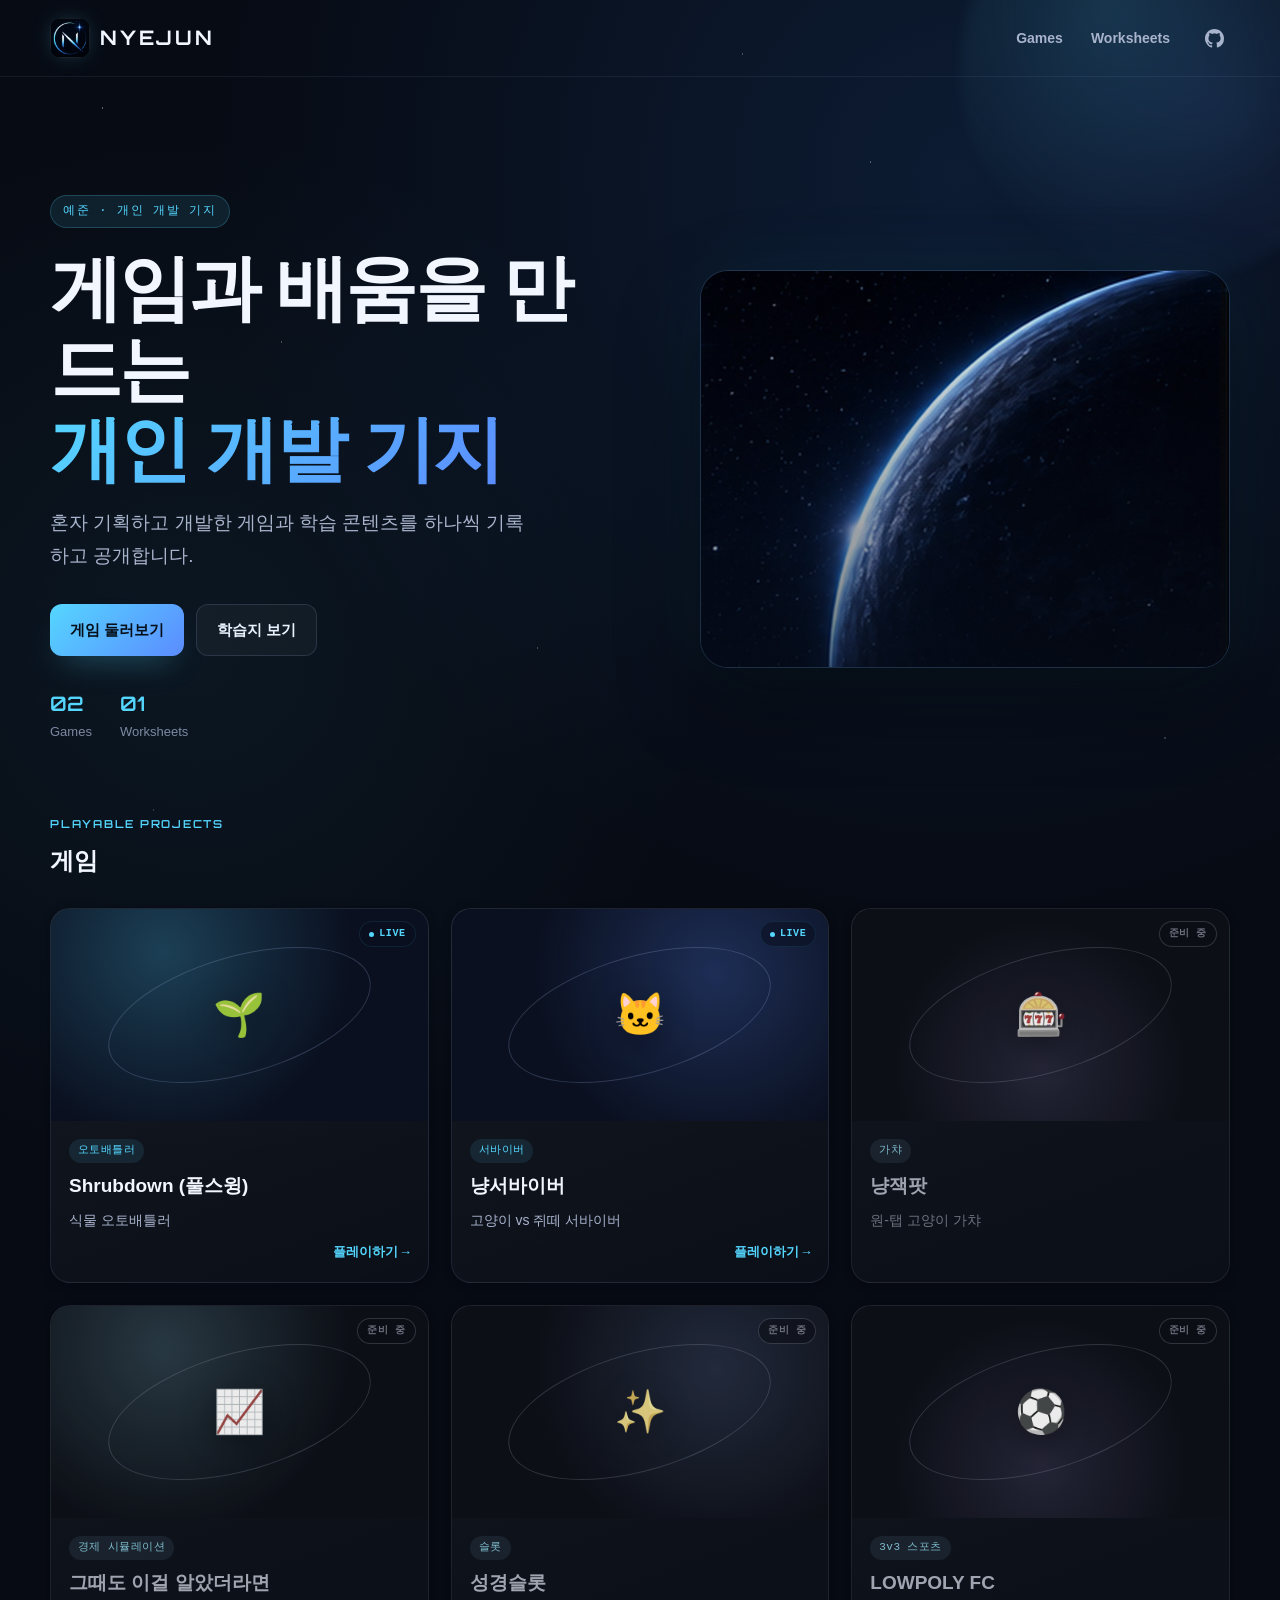
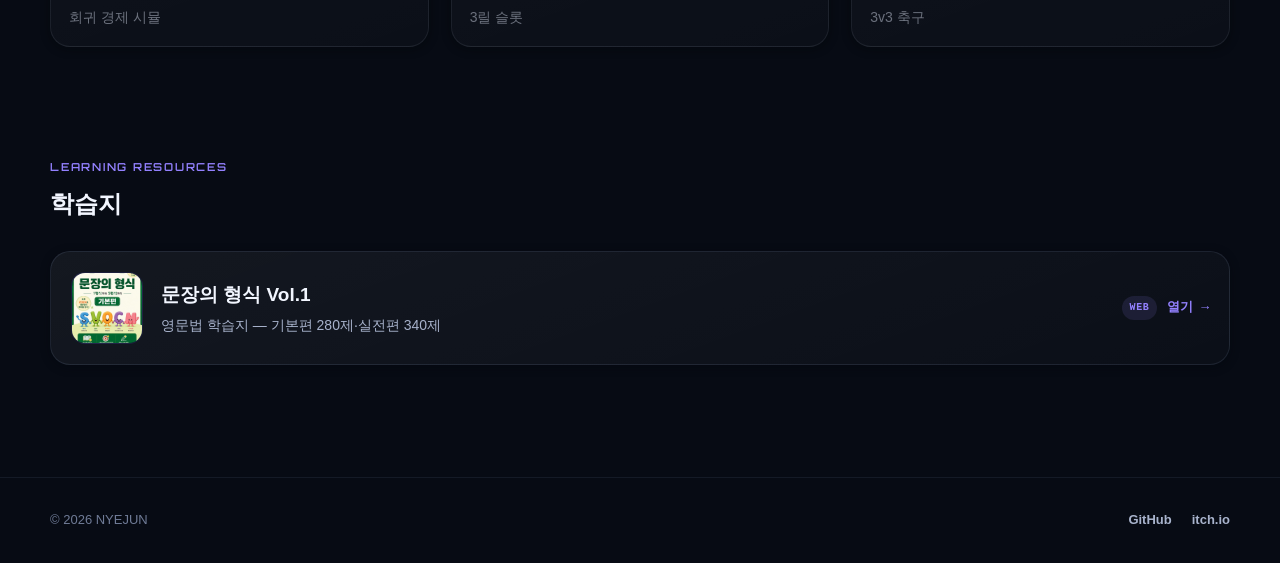
==== index.html @ 23454a98 "지상무 디자인 지시서 반영: 2열 히어로+우주 비주얼, 16:9 썸네일 카드, 가로형 학습지 카드, 헤더 내비, 절제된 모션 Co-Authored-By: Claude Opus 5 " ====
<!DOCTYPE html>
<html lang="ko" data-theme="space">
<head>
<meta charset="UTF-8">
<meta name="viewport" content="width=device-width, initial-scale=1">
<title>NYEJUN — 게임과 배움을 만드는 개인 개발 기지</title>
<meta name="description" content="혼자 기획하고 개발한 게임과 학습 콘텐츠를 하나씩 기록하고 공개하는 개인 개발 기지입니다.">
<meta property="og:title" content="NYEJUN — 게임과 배움을 만드는 개인 개발 기지">
<meta property="og:description" content="혼자 기획하고 개발한 게임과 학습 콘텐츠를 하나씩 기록하고 공개하는 개인 개발 기지입니다.">
<meta property="og:type" content="website">
<meta property="og:url" content="https://nyejun.com/">
<meta property="og:site_name" content="NYEJUN">
<meta property="og:image" content="https://nyejun.com/assets/og.png">
<meta property="og:image:width" content="1200">
<meta property="og:image:height" content="630">
<meta name="twitter:card" content="summary_large_image">
<meta name="twitter:title" content="NYEJUN">
<meta name="twitter:description" content="게임과 학습 콘텐츠를 만드는 개인 개발 기지">
<link rel="icon" type="image/png" href="./assets/logo.png">
<link rel="apple-touch-icon" href="./assets/logo.png">
<link rel="stylesheet" href="./css/site.css">
</head>
<body>

<div class="nebula" aria-hidden="true"></div>

<noscript>
  <div class="noscript-banner">
    이 페이지는 자바스크립트가 있어야 카드 목록이 표시돼요. 브라우저에서 자바스크립트를 켜주세요.
    그동안은 여기서 바로 플레이할 수 있어요 →
    <a href="https://nye-jun.itch.io/shrubdown" target="_blank" rel="noopener">Shrubdown 플레이하기</a>
  </div>
</noscript>

<header class="site-header">
  <div class="wrapper site-header__inner">
    <a class="brand" href="./index.html" aria-label="NYEJUN 홈으로">
      <span class="brand__mark"><img src="./assets/logo.png" alt="" class="brand__mark-img"></span>
      <span class="brand__name">NYEJUN</span>
    </a>
    <nav class="site-nav" aria-label="주요 메뉴">
      <a class="site-nav__link" href="#game-heading">Games</a>
      <a class="site-nav__link" href="#worksheet-heading">Worksheets</a>
      <a class="site-nav__icon" href="https://github.com/sayingfuture-collab" target="_blank" rel="noopener" aria-label="GitHub">
        <svg viewBox="0 0 16 16" aria-hidden="true"><path d="M8 0C3.58 0 0 3.58 0 8c0 3.54 2.29 6.53 5.47 7.59.4.07.55-.17.55-.38 0-.19-.01-.82-.01-1.49-2.01.37-2.53-.49-2.69-.94-.09-.23-.48-.94-.82-1.13-.28-.15-.68-.52-.01-.53.63-.01 1.08.58 1.23.82.72 1.21 1.87.87 2.33.66.07-.52.28-.87.51-1.07-1.78-.2-3.64-.89-3.64-3.95 0-.87.31-1.59.82-2.15-.08-.2-.36-1.02.08-2.12 0 0 .67-.21 2.2.82.64-.18 1.32-.27 2-.27.68 0 1.36.09 2 .27 1.53-1.04 2.2-.82 2.2-.82.44 1.1.16 1.92.08 2.12.51.56.82 1.27.82 2.15 0 3.07-1.87 3.75-3.65 3.95.29.25.54.73.54 1.48 0 1.07-.01 1.93-.01 2.2 0 .21.15.46.55.38A8.01 8.01 0 0016 8c0-4.42-3.58-8-8-8z"/></svg>
      </a>
    </nav>
  </div>
</header>

<main>

  <section class="hero-section">
    <div class="wrapper">
      <div class="hero">
        <div class="hero__content">
          <span class="hero__eyebrow">예준 · 개인 개발 기지</span>
          <h1 class="hero-title">게임과 배움을 만드는<br><em>개인 개발 기지</em></h1>
          <p class="hero-description">혼자 기획하고 개발한 게임과 학습 콘텐츠를 하나씩 기록하고 공개합니다.</p>
          <div class="hero__cta">
            <a class="button-primary" href="#game-heading">게임 둘러보기</a>
            <a class="button-secondary" href="#worksheet-heading">학습지 보기</a>
          </div>
          <div class="hero-stats">
            <div class="hero-stat"><span class="stat-number" id="stat-games">—</span><span class="stat-label">Games</span></div>
            <div class="hero-stat"><span class="stat-number" id="stat-worksheets">—</span><span class="stat-label">Worksheets</span></div>
          </div>
        </div>
        <div class="hero-visual">
          <img src="./assets/hero-space.jpg" alt="" class="hero-visual__img">
          <div class="hero-visual__overlay" aria-hidden="true"></div>
        </div>
      </div>
    </div>
  </section>

  <section class="section section--game" aria-labelledby="game-heading">
    <div class="wrapper">
      <div class="section__head">
        <span class="section-eyebrow">PLAYABLE PROJECTS</span>
        <h2 class="section-title" id="game-heading">게임</h2>
      </div>
      <ul class="project-grid" id="game-grid" role="list"></ul>
    </div>
  </section>

  <section class="section section--worksheet" aria-labelledby="worksheet-heading">
    <div class="wrapper">
      <div class="section__head">
        <span class="section-eyebrow section-eyebrow--worksheet">LEARNING RESOURCES</span>
        <h2 class="section-title" id="worksheet-heading">학습지</h2>
      </div>
      <ul class="worksheet-list" id="worksheet-grid" role="list"></ul>
    </div>
  </section>

</main>

<footer class="site-footer">
  <div class="wrapper site-footer__inner">
    <p class="site-footer__copy">© 2026 NYEJUN</p>
    <div class="site-footer__links">
      <a href="https://github.com/sayingfuture-collab" target="_blank" rel="noopener">GitHub</a>
      <a href="https://nye-jun.itch.io" target="_blank" rel="noopener">itch.io</a>
    </div>
  </div>
</footer>

<script src="./data/services.js"></script>
<script src="./js/site.js"></script>
</body>
</html>
---- css/site.css ----
/* =========================================================================
   NYEJUN 게임 허브 — 공통 스타일시트
   테마: "딥 스페이스" 단일 테마 (data-theme="space")
   나중에 새 테마를 추가하려면 :root, html[data-theme="space"] 블록과
   같은 형태로 html[data-theme="새이름"] 블록을 하나 더 추가하면 됩니다.

   디자인 키워드: Calm / Deep Space / Personal Archive / Experimental Lab /
                 Premium / Minimal SF — 네온 남용, 과도한 글래스모피즘 지양.
   ========================================================================= */

*, *::before, *::after { box-sizing: border-box; }
html, body { margin: 0; padding: 0; }

html {
  -webkit-text-size-adjust: 100%;
  text-size-adjust: 100%;
  scroll-behavior: smooth;
}

/* -------------------------------------------------------------------------
   딥 스페이스 테마 — 컬러/타이포/레이아웃 토큰
   ------------------------------------------------------------------------- */
:root,
html[data-theme="space"] {
  color-scheme: dark;

  /* 배경 */
  --bg-primary: #070b14;
  --bg-secondary: #0a1020;
  --surface-primary: #10192b;
  --surface-secondary: #131f35;

  /* 텍스트 */
  --text-primary: #f2f6ff;
  --text-secondary: #a8b3cc;
  --text-tertiary: #6f7b96;

  /* 포인트 컬러 — 시안은 CTA/게임, 보라는 학습지/보조 상태 전용 */
  --accent-cyan: #55d6ff;
  --accent-blue: #5b8cff;
  --accent-violet: #9381ff;
  --accent-soft: rgba(85, 214, 255, 0.1);
  --accent-glow: rgba(85, 214, 255, 0.35);
  --worksheet-soft: rgba(147, 129, 255, 0.12);

  /* 테두리 — 흰색이 아닌 푸른 기가 도는 톤 */
  --border-default: rgba(180, 205, 255, 0.1);
  --border-hover: rgba(85, 214, 255, 0.45);

  /* 게임/학습지 섹션 액센트 매핑 */
  --game-accent: var(--accent-cyan);
  --worksheet-accent: var(--accent-violet);

  /* 레거시 별칭 — worksheets/sentence-forms/index.html 등 하위 페이지가
     참조하는 변수명. 이름은 유지하고 값만 새 토큰에 맞춰 갱신한다. */
  --text: var(--text-primary);
  --text-muted: var(--text-secondary);
  --text-faint: var(--text-tertiary);
  --surface: var(--surface-primary);
  --surface-hover: var(--surface-secondary);
  --border: var(--border-default);
  --border-strong: rgba(180, 205, 255, 0.22);
  --accent: var(--accent-cyan);
  --accent-2: var(--accent-blue);
  --accent-contrast: #06101b;
  --bg: var(--bg-primary);
  --bg-alt: var(--bg-secondary);

  --shadow-color: 3, 6, 14;
  --shadow-sm: 0 2px 10px rgba(var(--shadow-color), 0.45);
  --shadow-md: 0 18px 36px -16px rgba(var(--shadow-color), 0.6);
  --shadow-lg: 0 30px 60px -20px rgba(var(--shadow-color), 0.7);

  --glass-bg: linear-gradient(160deg, rgba(255, 255, 255, 0.055), rgba(255, 255, 255, 0.018));

  --radius-card: 20px;
  --radius-visual: 28px;
  --radius-button: 12px;
  --radius-pill: 999px;
  --radius-sm: 10px;

  /* 서체 — Pretendard(한글/본문), Orbitron(로고·숫자·짧은 영문 라벨 전용) */
  --font-sans: "Pretendard Variable", "Pretendard", -apple-system, BlinkMacSystemFont,
    "Apple SD Gothic Neo", "Malgun Gothic", "Segoe UI", "Noto Sans KR", sans-serif;
  --font-mono: ui-monospace, SFMono-Regular, "SF Mono", Consolas,
    "Liberation Mono", Menlo, monospace;
  --font-display: "Orbitron", "Pretendard Variable", sans-serif;

  /* 레이아웃 리듬 */
  --section-gap-desktop: 112px;
  --section-gap-mobile: 72px;

  /* 모션 — 세 종류로 제한: 진입 / 카드 hover / 성운 드리프트 */
  --motion-fast: 180ms;
  --motion-default: 260ms;
  --motion-slow: 900ms;

  --deco-opacity: 0.7;
}

/* -------------------------------------------------------------------------
   웹폰트 (저장소에 동봉 — 외부 요청 없음, file:// 지원)
   Pretendard: 본문·긴 제목용 한글/라틴 (SIL OFL)
   Orbitron: 로고·작품 개수·짧은 영문 라벨·상태 코드 전용 (SIL OFL)
   ------------------------------------------------------------------------- */
@font-face {
  font-family: "Pretendard Variable";
  src: url("../assets/fonts/PretendardVariable.woff2") format("woff2-variations");
  font-weight: 45 920;
  font-style: normal;
  font-display: swap;
}
@font-face {
  font-family: "Orbitron";
  src: url("../assets/fonts/Orbitron.ttf") format("truetype-variations");
  font-weight: 400 900;
  font-style: normal;
  font-display: swap;
}

/* -------------------------------------------------------------------------
   기본 레이아웃 & 배경
   ------------------------------------------------------------------------- */
body {
  color: var(--text-primary);
  font-family: var(--font-sans);
  line-height: 1.6;
  min-height: 100vh;
  position: relative;
  overflow-x: hidden;

  /* 페이지 전체 배경: 은은한 이중 글로우 그라디언트 + 딥 네이비 베이스 */
  background:
    radial-gradient(circle at 75% 8%, rgba(47, 128, 237, 0.14), transparent 34%),
    radial-gradient(circle at 15% 30%, rgba(79, 209, 255, 0.06), transparent 28%),
    var(--bg-primary);
}

/* 은은한 별밭 (정적 — 별이 빠르게 움직이는 연출은 사용하지 않음) */
body::before {
  content: "";
  position: fixed;
  inset: 0;
  z-index: 0;
  pointer-events: none;
  opacity: var(--deco-opacity);
  background-image:
    radial-gradient(1.3px 1.3px at 8% 12%, rgba(255,255,255,0.5) 50%, transparent 51%),
    radial-gradient(1.3px 1.3px at 22% 38%, rgba(255,255,255,0.36) 50%, transparent 51%),
    radial-gradient(1.8px 1.8px at 68% 18%, rgba(255,255,255,0.45) 50%, transparent 51%),
    radial-gradient(1.3px 1.3px at 84% 55%, rgba(255,255,255,0.32) 50%, transparent 51%),
    radial-gradient(1.3px 1.3px at 42% 72%, rgba(255,255,255,0.36) 50%, transparent 51%),
    radial-gradient(1.8px 1.8px at 91% 82%, rgba(255,255,255,0.28) 50%, transparent 51%),
    radial-gradient(1.3px 1.3px at 58% 6%, rgba(255,255,255,0.36) 50%, transparent 51%),
    radial-gradient(1.3px 1.3px at 12% 90%, rgba(255,255,255,0.28) 50%, transparent 51%);
  background-repeat: no-repeat;
}

/* 배경 성운 — 사이트에서 유일하게 "계속 움직이는" 장식, 아주 느리게 드리프트 */
.nebula {
  position: fixed;
  z-index: 0;
  pointer-events: none;
  top: -140px;
  right: -100px;
  width: 420px;
  height: 420px;
  border-radius: 50%;
  background:
    radial-gradient(circle at 35% 35%, rgba(85, 214, 255, 0.14), transparent 60%),
    radial-gradient(circle at 65% 60%, rgba(91, 140, 255, 0.1), transparent 65%);
  filter: blur(6px);
  animation: nebula-drift 26s ease-in-out infinite;
}

@keyframes nebula-drift {
  0%, 100% { transform: translate(0, 0); }
  50% { transform: translate(-24px, 18px); }
}

@media (prefers-reduced-motion: reduce) {
  *, *::before, *::after {
    animation-duration: 0.01ms !important;
    animation-iteration-count: 1 !important;
    transition-duration: 0.01ms !important;
    scroll-behavior: auto !important;
  }
}

.wrapper {
  position: relative;
  z-index: 1;
  width: min(1180px, calc(100% - 40px));
  margin-inline: auto;
}

a { color: inherit; }

/* -------------------------------------------------------------------------
   헤더
   ------------------------------------------------------------------------- */
.site-header {
  position: relative;
  z-index: 2;
  border-bottom: 1px solid rgba(180, 205, 255, 0.08);
}

.site-header__inner {
  height: 76px;
  display: flex;
  align-items: center;
  justify-content: space-between;
  gap: 16px;
}

.brand {
  display: flex;
  align-items: center;
  gap: 10px;
  text-decoration: none;
  color: var(--text-primary);
}

.brand__mark {
  position: relative;
  width: 40px;
  height: 40px;
  flex: none;
  border-radius: 12px;
  overflow: hidden;
  box-shadow: 0 0 22px -6px var(--accent-glow);
}

.brand__mark-img {
  width: 100%;
  height: 100%;
  display: block;
  object-fit: cover;
}

.brand__name {
  font-family: var(--font-display);
  font-weight: 700;
  font-size: 20px;
  letter-spacing: 0.14em;
}

.site-nav {
  display: flex;
  align-items: center;
  gap: 28px;
}

.site-nav__link {
  font-size: 14px;
  font-weight: 600;
  color: var(--text-secondary);
  text-decoration: none;
  transition: color var(--motion-fast) ease;
}

.site-nav__link:hover,
.site-nav__link:focus-visible { color: var(--text-primary); }

.site-nav__icon {
  display: inline-flex;
  align-items: center;
  justify-content: center;
  width: 32px;
  height: 32px;
  color: var(--text-secondary);
  transition: color var(--motion-fast) ease;
}

.site-nav__icon:hover,
.site-nav__icon:focus-visible { color: var(--accent-cyan); }

.site-nav__icon svg { width: 19px; height: 19px; fill: currentColor; }

@media (max-width: 767px) {
  /* 모바일: 로고만 노출, 메뉴는 숨김 */
  .site-nav { display: none; }
}

/* -------------------------------------------------------------------------
   히어로
   ------------------------------------------------------------------------- */
.hero-section {
  position: relative;
  z-index: 1;
  padding: var(--section-gap-desktop) 0 calc(var(--section-gap-desktop) * 0.6);
}

.hero {
  min-height: 560px;
  display: grid;
  grid-template-columns: 1.05fr 0.95fr;
  align-items: center;
  gap: 64px;
}

.hero__eyebrow {
  display: inline-flex;
  align-items: center;
  gap: 8px;
  font-family: var(--font-mono);
  font-size: 12px;
  letter-spacing: 0.14em;
  color: var(--accent-cyan);
  background: var(--accent-soft);
  border: 1px solid rgba(85, 214, 255, 0.22);
  padding: 6px 12px;
  border-radius: var(--radius-pill);
  margin: 0 0 20px;
}

.hero-title {
  margin: 0 0 16px;
  font-size: clamp(40px, 6vw, 72px);
  line-height: 1.12;
  letter-spacing: -0.035em;
  font-weight: 800;
  max-width: 14ch;
}

.hero-title em {
  font-style: normal;
  background: linear-gradient(135deg, var(--accent-cyan), var(--accent-blue));
  -webkit-background-clip: text;
  background-clip: text;
  color: transparent;
}

.hero-description {
  margin: 0 0 32px;
  color: var(--text-secondary);
  font-size: clamp(16px, 1.6vw, 19px);
  line-height: 1.75;
  max-width: 46ch;
}

.hero__cta {
  display: flex;
  flex-wrap: wrap;
  gap: 12px;
  margin-bottom: 32px;
}

.button-primary,
.button-secondary {
  display: inline-flex;
  align-items: center;
  justify-content: center;
  min-height: 44px;
  padding: 13px 20px;
  border-radius: var(--radius-button);
  font-size: 15px;
  font-weight: 750;
  text-decoration: none;
  transition: transform var(--motion-default) cubic-bezier(0.22, 1, 0.36, 1),
    box-shadow var(--motion-default) ease, border-color var(--motion-fast) ease,
    background-color var(--motion-fast) ease;
}

.button-primary {
  background: linear-gradient(135deg, #55d6ff, #5b8cff);
  color: #06101b;
  box-shadow: 0 16px 32px -14px var(--accent-glow);
}

.button-primary:hover { transform: translateY(-2px); box-shadow: 0 20px 40px -12px var(--accent-glow); }
.button-primary:active { transform: translateY(0); }

.button-secondary {
  background: rgba(255, 255, 255, 0.035);
  border: 1px solid rgba(180, 205, 255, 0.14);
  color: #eaf1ff;
}

.button-secondary:hover { border-color: var(--border-hover); background: rgba(255, 255, 255, 0.06); }

.hero-stats {
  display: flex;
  gap: 28px;
  margin-top: 0;
}

.hero-stat {
  display: flex;
  flex-direction: column;
  gap: 2px;
}

.stat-number {
  font-family: var(--font-display);
  font-size: 20px;
  font-weight: 600;
  color: var(--accent-cyan);
}

.stat-label {
  color: #7d89a3;
  font-size: 13px;
}

.hero-visual {
  position: relative;
  aspect-ratio: 4 / 3;
  border-radius: var(--radius-visual);
  overflow: hidden;
  border: 1px solid rgba(125, 195, 255, 0.18);
  box-shadow:
    0 32px 80px rgba(0, 0, 0, 0.45),
    0 0 80px rgba(79, 209, 255, 0.08);
}

.hero-visual__img {
  width: 100%;
  height: 100%;
  object-fit: cover;
  display: block;
}

.hero-visual__overlay {
  position: absolute;
  inset: 0;
  background: linear-gradient(180deg, rgba(7, 11, 20, 0.04), rgba(7, 11, 20, 0.55));
}

@media (max-width: 767px) {
  .hero {
    grid-template-columns: 1fr;
    min-height: auto;
    gap: 32px;
  }
  .hero-visual {
    order: -1;
    aspect-ratio: 16 / 10;
    border-radius: 20px;
  }
  .hero-title { font-size: 40px; max-width: none; }
}

/* -------------------------------------------------------------------------
   섹션 공통 & 빈 상태
   ------------------------------------------------------------------------- */
.section {
  position: relative;
  z-index: 1;
  padding: 0 0 var(--section-gap-desktop);
}

.section__head {
  margin: 0 0 28px;
}

.section-eyebrow {
  display: block;
  font-family: var(--font-display);
  font-size: 11px;
  font-weight: 600;
  letter-spacing: 0.16em;
  color: var(--accent-cyan);
  margin: 0 0 8px;
}

.section-eyebrow--worksheet { color: var(--accent-violet); }

.section-title {
  margin: 8px 0 0;
  font-size: 24px;
  font-weight: 750;
  color: var(--text-primary);
}

.empty-state {
  grid-column: 1 / -1;
  display: flex;
  flex-direction: column;
  align-items: center;
  justify-content: center;
  text-align: center;
  gap: 6px;
  padding: 56px 24px;
  border: 1px dashed var(--border-default);
  border-radius: var(--radius-card);
  background: rgba(255, 255, 255, 0.015);
}

.empty-state__orbit {
  position: relative;
  width: 46px;
  height: 46px;
  margin-bottom: 14px;
  border: 1px solid rgba(85, 214, 255, 0.3);
  border-radius: 50%;
}

.empty-state__dot {
  position: absolute;
  top: -3px;
  left: 50%;
  width: 6px;
  height: 6px;
  margin-left: -3px;
  border-radius: 50%;
  background: var(--accent-cyan);
  box-shadow: 0 0 10px 2px var(--accent-glow);
}

.empty-state__title {
  margin: 0;
  color: var(--text-primary);
  font-weight: 700;
  font-size: 15px;
}

.empty-state__desc {
  margin: 0;
  color: var(--text-tertiary);
  font-size: 14px;
}

/* 진입 애니메이션 (opacity + 8px 이동) — 목록 아이템 공통 */
.project-grid > li,
.worksheet-list > li {
  opacity: 0;
  animation: reveal-in var(--motion-slow) ease forwards;
  animation-delay: calc(var(--i, 0) * 70ms);
}

@keyframes reveal-in {
  from { opacity: 0; transform: translateY(8px); }
  to { opacity: 1; transform: translateY(0); }
}

/* -------------------------------------------------------------------------
   게임 카드 (썸네일 중심)
   ------------------------------------------------------------------------- */
.project-grid {
  list-style: none;
  margin: 0;
  padding: 0;
  display: grid;
  grid-template-columns: 1fr;
  gap: 22px;
}

@media (min-width: 640px) {
  .project-grid { grid-template-columns: repeat(2, 1fr); }
}

@media (min-width: 1024px) {
  .project-grid { grid-template-columns: repeat(3, 1fr); }
}

.project-card {
  --card-accent: var(--game-accent);
  --card-accent-soft: var(--accent-soft);
  display: flex;
  flex-direction: column;
  height: 100%;
  overflow: hidden;
  background: var(--glass-bg);
  border: 1px solid var(--border-default);
  border-radius: var(--radius-card);
  text-decoration: none;
  color: var(--text-primary);
  box-shadow: var(--shadow-sm);
  transition: transform var(--motion-default) cubic-bezier(0.22, 1, 0.36, 1),
    box-shadow var(--motion-default) ease, border-color var(--motion-fast) ease;
}

a.project-card:hover,
a.project-card:focus-visible {
  transform: translateY(-4px);
  border-color: rgba(85, 214, 255, 0.38);
  box-shadow: 0 22px 50px rgba(0, 0, 0, 0.35), 0 0 36px rgba(85, 214, 255, 0.06);
}

a.project-card:focus-visible {
  outline: 2px solid var(--card-accent);
  outline-offset: 2px;
}

.project-thumbnail {
  position: relative;
  aspect-ratio: 16 / 9;
  overflow: hidden;
}

.project-thumbnail__img {
  width: 100%;
  height: 100%;
  object-fit: cover;
  display: block;
}

/* 실제 스크린샷 준비 전 플레이스홀더: 그라디언트 + 큰 이모지 + 궤도 장식 */
.project-thumbnail--placeholder {
  display: flex;
  align-items: center;
  justify-content: center;
  background: radial-gradient(circle at 30% 20%, rgba(85, 214, 255, 0.24), transparent 60%), var(--bg-secondary);
}

.project-grid > li:nth-child(3n+2) .project-thumbnail--placeholder {
  background: radial-gradient(circle at 70% 30%, rgba(91, 140, 255, 0.24), transparent 60%), var(--bg-secondary);
}

.project-grid > li:nth-child(3n+3) .project-thumbnail--placeholder {
  background: radial-gradient(circle at 50% 75%, rgba(147, 129, 255, 0.2), transparent 60%), var(--bg-secondary);
}

.project-thumbnail--placeholder::before {
  content: "";
  position: absolute;
  width: 72%;
  aspect-ratio: 2.3 / 1;
  border: 1px solid rgba(180, 205, 255, 0.2);
  border-radius: 50%;
  transform: rotate(-16deg);
}

.project-thumbnail__emoji {
  position: relative;
  font-size: 42px;
  line-height: 1;
  filter: drop-shadow(0 6px 16px rgba(0, 0, 0, 0.4));
}

.project-badge {
  position: absolute;
  top: 12px;
  right: 12px;
  z-index: 1;
}

.project-body {
  display: flex;
  flex-direction: column;
  gap: 8px;
  padding: 18px;
  flex: 1;
}

.project-tag {
  align-self: flex-start;
  font-family: var(--font-mono);
  font-size: 11px;
  letter-spacing: 0.04em;
  color: var(--card-accent, var(--text-tertiary));
  background: var(--card-accent-soft);
  padding: 3px 9px;
  border-radius: var(--radius-pill);
}

.card-title {
  margin: 0;
  font-size: 19px;
  font-weight: 700;
}

.card-desc {
  margin: 0;
  color: var(--text-secondary);
  font-size: 14px;
  flex: 1;
}

.project-foot {
  display: flex;
  align-items: center;
  justify-content: flex-end;
  margin-top: 4px;
}

.card-cta {
  display: inline-flex;
  align-items: center;
  gap: 4px;
  font-family: var(--font-mono);
  font-size: 13px;
  font-weight: 700;
  color: var(--card-accent);
}

/* -------------------------------------------------------------------------
   배지
   ------------------------------------------------------------------------- */
.badge {
  font-family: var(--font-mono);
  font-size: 10px;
  font-weight: 700;
  letter-spacing: 0.06em;
  padding: 4px 9px;
  border-radius: var(--radius-pill);
  white-space: nowrap;
  display: inline-flex;
  align-items: center;
  gap: 5px;
  backdrop-filter: blur(6px);
  -webkit-backdrop-filter: blur(6px);
}

.badge--live {
  background: rgba(10, 16, 32, 0.55);
  color: var(--card-accent, var(--accent-cyan));
  border: 1px solid var(--card-accent-soft, var(--accent-soft));
}

.badge__dot {
  width: 5px;
  height: 5px;
  border-radius: 50%;
  background: currentColor;
}

.badge--soon {
  background: rgba(10, 16, 32, 0.55);
  border: 1px solid var(--border-strong);
  color: var(--text-tertiary);
}

/* 준비 중 카드: 링크 없음, 살짝 흐릿하지만 제목/설명은 읽힘 */
.is-soon {
  cursor: default;
  filter: saturate(0.5) brightness(0.92);
}

.is-soon .card-title { color: var(--text-secondary); }
.is-soon .card-desc { color: var(--text-tertiary); }

/* -------------------------------------------------------------------------
   학습지 카드 (문서형 가로 카드)
   ------------------------------------------------------------------------- */
.worksheet-list {
  list-style: none;
  margin: 0;
  padding: 0;
  display: flex;
  flex-direction: column;
  gap: 14px;
}

.worksheet-card {
  display: grid;
  grid-template-columns: 72px 1fr auto;
  align-items: center;
  gap: 18px;
  padding: 20px;
  background: var(--glass-bg);
  border: 1px solid var(--border-default);
  border-radius: var(--radius-card);
  text-decoration: none;
  color: var(--text-primary);
  box-shadow: var(--shadow-sm);
  transition: border-color var(--motion-fast) ease, background-color var(--motion-default) ease,
    box-shadow var(--motion-default) ease;
}

a.worksheet-card:hover,
a.worksheet-card:focus-visible {
  border-color: var(--worksheet-accent);
  background: rgba(147, 129, 255, 0.05);
  box-shadow: 0 22px 50px rgba(0, 0, 0, 0.3), 0 0 32px rgba(147, 129, 255, 0.08);
}

a.worksheet-card:focus-visible {
  outline: 2px solid var(--worksheet-accent);
  outline-offset: 2px;
}

.worksheet-card__icon {
  width: 72px;
  height: 72px;
  border-radius: 14px;
  overflow: hidden;
  display: flex;
  align-items: center;
  justify-content: center;
  background: radial-gradient(circle at 30% 25%, var(--worksheet-soft), transparent 70%), var(--bg-secondary);
  border: 1px solid var(--worksheet-soft);
  flex: none;
}

.worksheet-card__icon img {
  width: 100%;
  height: 100%;
  object-fit: cover;
  display: block;
}

.worksheet-card__icon .project-thumbnail__emoji { font-size: 30px; }

.worksheet-card__body {
  min-width: 0;
  display: flex;
  flex-direction: column;
  gap: 4px;
}

.worksheet-card__action {
  display: flex;
  align-items: center;
  gap: 10px;
}

.format-badge {
  font-family: var(--font-mono);
  font-size: 10px;
  font-weight: 700;
  letter-spacing: 0.06em;
  color: var(--worksheet-accent);
  background: var(--worksheet-soft);
  padding: 4px 8px;
  border-radius: var(--radius-pill);
}

.open-button {
  font-family: var(--font-mono);
  font-size: 13px;
  font-weight: 700;
  color: var(--worksheet-accent);
  white-space: nowrap;
}

@media (max-width: 640px) {
  .worksheet-card {
    grid-template-columns: 56px 1fr;
    grid-template-rows: auto auto;
    padding: 18px;
  }
  .worksheet-card__icon { width: 56px; height: 56px; }
  .worksheet-card__action {
    grid-column: 1 / -1;
    justify-content: flex-end;
    margin-top: 4px;
  }
}

/* -------------------------------------------------------------------------
   noscript 안내
   ------------------------------------------------------------------------- */
.noscript-banner {
  position: relative;
  z-index: 1;
  width: min(1180px, calc(100% - 40px));
  margin: 20px auto;
  padding: 16px 20px;
  background: var(--accent-soft);
  border: 1px solid var(--accent-cyan);
  border-radius: var(--radius-sm);
  font-size: 14px;
}

.noscript-banner a {
  color: var(--accent-cyan);
  font-weight: 700;
}

/* -------------------------------------------------------------------------
   푸터
   ------------------------------------------------------------------------- */
.site-footer {
  position: relative;
  z-index: 1;
  border-top: 1px solid rgba(180, 205, 255, 0.08);
}

.site-footer__inner {
  display: flex;
  justify-content: space-between;
  align-items: center;
  padding: 32px 0;
  gap: 16px;
}

.site-footer__copy {
  margin: 0;
  color: var(--text-tertiary);
  font-size: 13px;
}

.site-footer__links {
  display: flex;
  gap: 20px;
}

.site-footer__links a {
  color: var(--text-secondary);
  text-decoration: none;
  font-size: 13px;
  font-weight: 600;
  transition: color var(--motion-fast) ease;
}

.site-footer__links a:hover,
.site-footer__links a:focus-visible { color: var(--accent-cyan); }

@media (max-width: 640px) {
  .site-footer__inner { flex-direction: column; align-items: flex-start; gap: 10px; }
}

/* -------------------------------------------------------------------------
   404 페이지
   ------------------------------------------------------------------------- */
.not-found {
  position: relative;
  z-index: 1;
  min-height: calc(100vh - 220px);
  display: flex;
  flex-direction: column;
  align-items: center;
  justify-content: center;
  text-align: center;
  padding: 56px 20px;
}

/* 레이더 핑 장식 (아무 신호도 없다는 느낌, 절제된 SF 톤) */
.radar {
  position: relative;
  width: 108px;
  height: 108px;
  margin: 0 0 28px;
}

.radar__ring {
  position: absolute;
  inset: 0;
  border: 1.5px solid var(--accent-cyan);
  border-radius: 50%;
  opacity: 0;
  animation: radar-ping 3.6s cubic-bezier(0, 0, 0.2, 1) infinite;
}

.radar__ring:nth-child(2) { animation-delay: 1.2s; }
.radar__ring:nth-child(3) { animation-delay: 2.4s; }

.radar__dot {
  position: absolute;
  top: 50%;
  left: 50%;
  width: 10px;
  height: 10px;
  margin: -5px 0 0 -5px;
  border-radius: 50%;
  background: var(--accent-cyan);
  box-shadow: 0 0 18px 4px var(--accent-glow);
}

@keyframes radar-ping {
  0% { transform: scale(0.25); opacity: 0.8; }
  80% { opacity: 0; }
  100% { transform: scale(1); opacity: 0; }
}

.not-found__code {
  font-family: var(--font-mono);
  color: var(--text-tertiary);
  letter-spacing: 0.14em;
  font-size: 13px;
  margin: 0 0 6px;
}

.not-found__title {
  font-size: clamp(22px, 5vw, 30px);
  font-weight: 800;
  margin: 0 0 10px;
}

.not-found__desc {
  color: var(--text-secondary);
  margin: 0 0 26px;
  max-width: 40ch;
}

/* -------------------------------------------------------------------------
   모바일 공통 여백
   ------------------------------------------------------------------------- */
@media (max-width: 767px) {
  .hero-section { padding: var(--section-gap-mobile) 0 calc(var(--section-gap-mobile) * 0.6); }
  .section { padding-bottom: var(--section-gap-mobile); }
  .project-body { padding: 18px; }
}

@media (max-width: 380px) {
  .brand__name { font-size: 18px; }
}
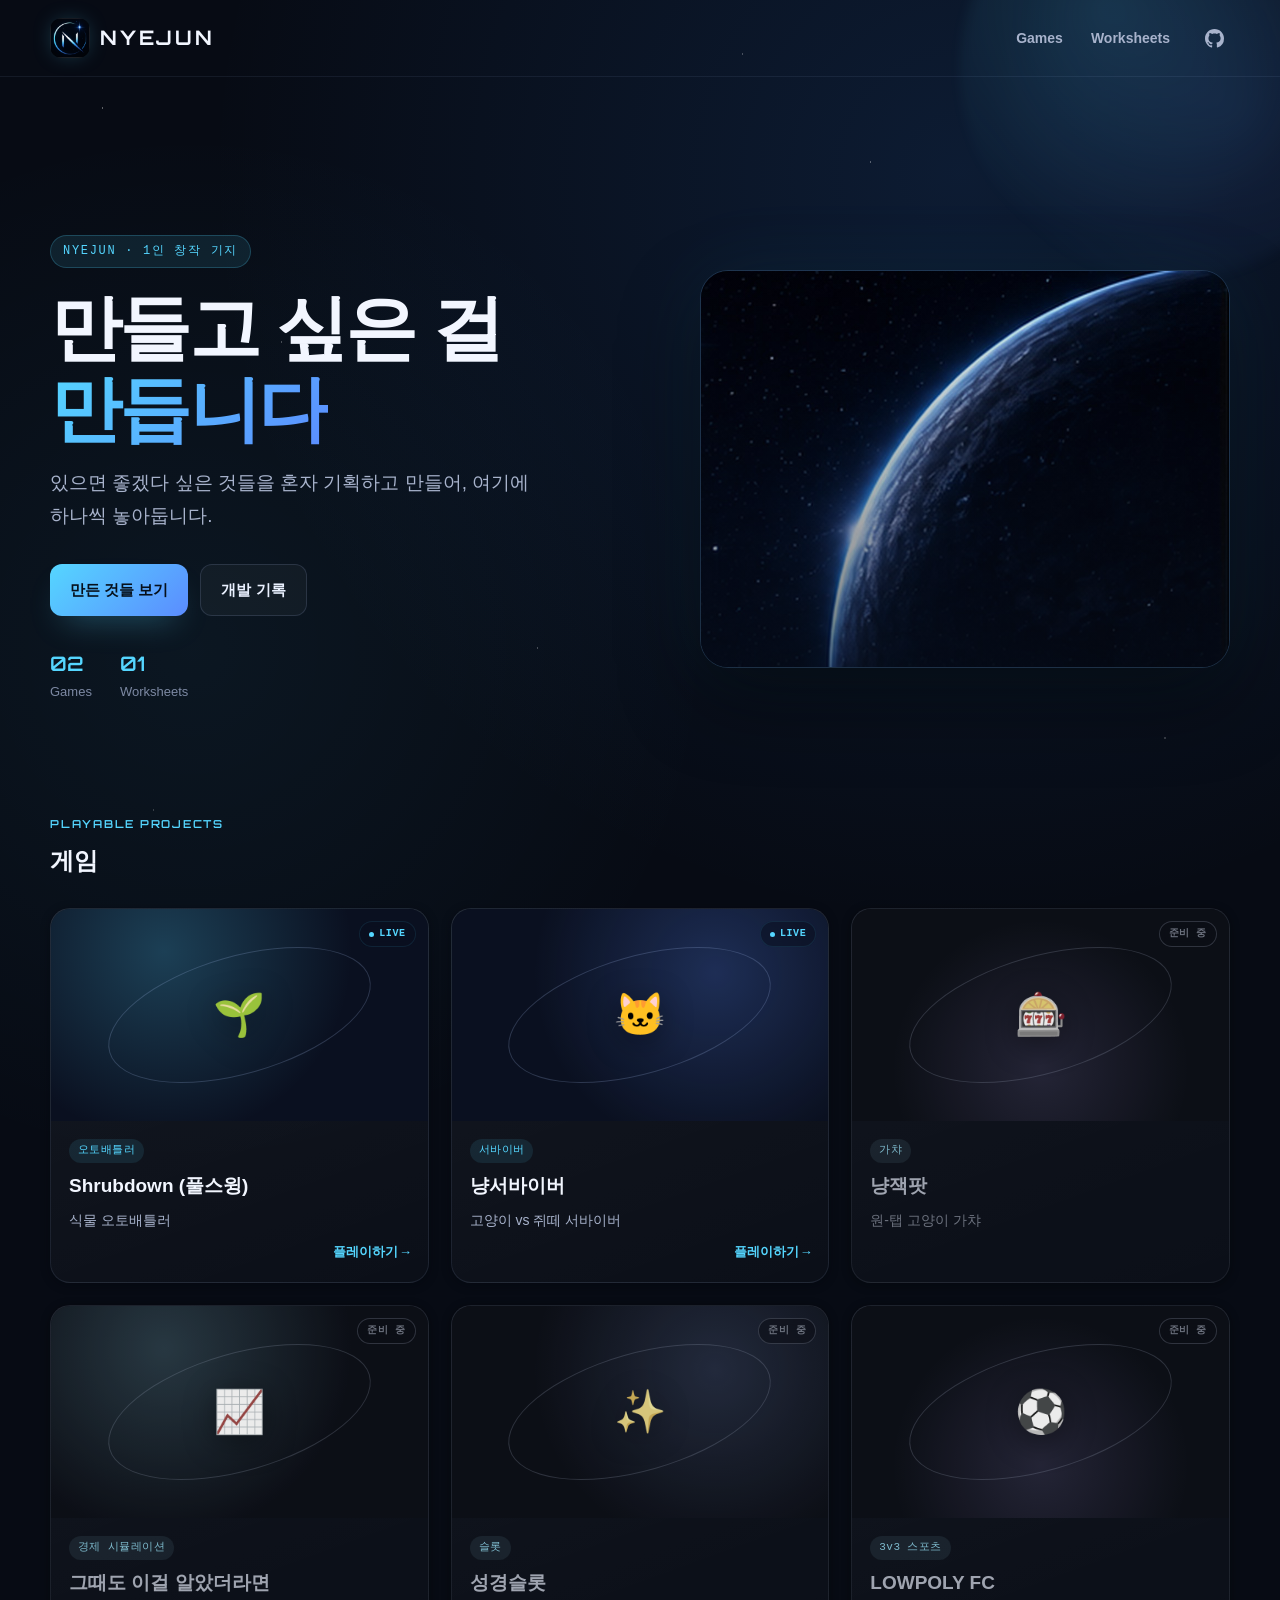
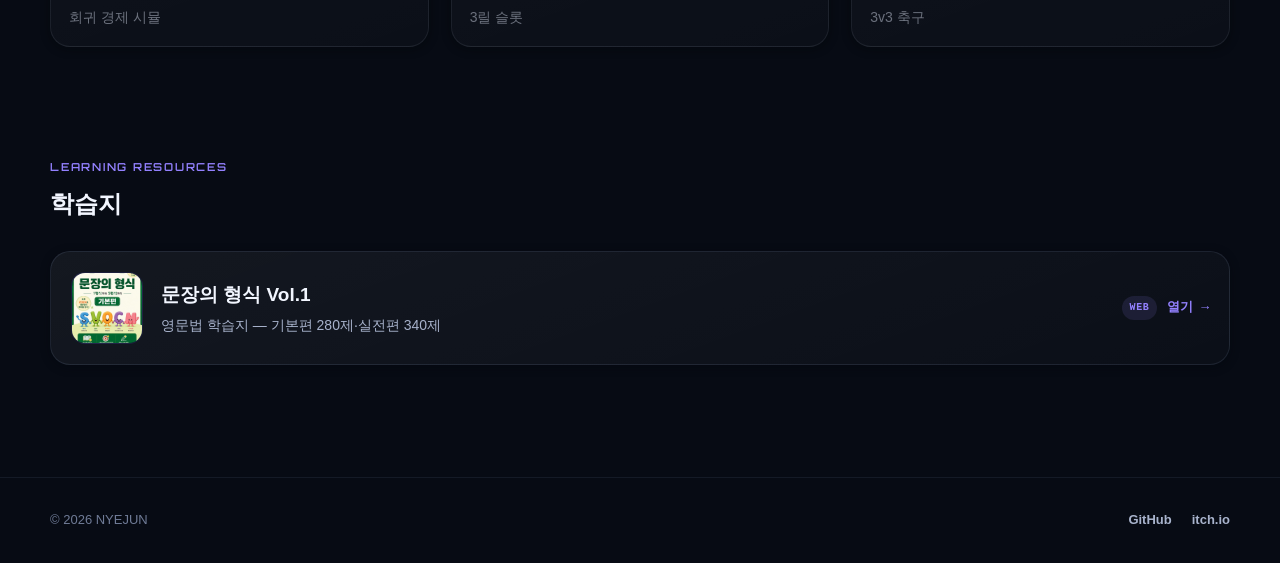
==== commit d38daeeb: "사이트 정체성을 '만드는 사람'으로 재정의 (히어로 카피·메타태그) Co-Authored-By: Claude Opus 5 <noreply@anthropic.com>" ====
--- a/index.html
+++ b/index.html
@@ -3,10 +3,10 @@
 <head>
 <meta charset="UTF-8">
 <meta name="viewport" content="width=device-width, initial-scale=1">
-<title>NYEJUN — 게임과 배움을 만드는 개인 개발 기지</title>
-<meta name="description" content="혼자 기획하고 개발한 게임과 학습 콘텐츠를 하나씩 기록하고 공개하는 개인 개발 기지입니다.">
-<meta property="og:title" content="NYEJUN — 게임과 배움을 만드는 개인 개발 기지">
-<meta property="og:description" content="혼자 기획하고 개발한 게임과 학습 콘텐츠를 하나씩 기록하고 공개하는 개인 개발 기지입니다.">
+<title>NYEJUN — 만들고 싶은 걸 만듭니다</title>
+<meta name="description" content="있으면 좋겠다 싶은 것들을 혼자 기획하고 만들어 하나씩 놓아두는 1인 창작 기지입니다.">
+<meta property="og:title" content="NYEJUN — 만들고 싶은 걸 만듭니다">
+<meta property="og:description" content="있으면 좋겠다 싶은 것들을 혼자 기획하고 만들어 하나씩 놓아두는 1인 창작 기지입니다.">
 <meta property="og:type" content="website">
 <meta property="og:url" content="https://nyejun.com/">
 <meta property="og:site_name" content="NYEJUN">
@@ -15,7 +15,7 @@
 <meta property="og:image:height" content="630">
 <meta name="twitter:card" content="summary_large_image">
 <meta name="twitter:title" content="NYEJUN">
-<meta name="twitter:description" content="게임과 학습 콘텐츠를 만드는 개인 개발 기지">
+<meta name="twitter:description" content="만들고 싶은 걸 만드는 1인 창작 기지">
 <link rel="icon" type="image/png" href="./assets/logo.png">
 <link rel="apple-touch-icon" href="./assets/logo.png">
 <link rel="stylesheet" href="./css/site.css">
@@ -54,12 +54,12 @@
     <div class="wrapper">
       <div class="hero">
         <div class="hero__content">
-          <span class="hero__eyebrow">예준 · 개인 개발 기지</span>
-          <h1 class="hero-title">게임과 배움을 만드는<br><em>개인 개발 기지</em></h1>
-          <p class="hero-description">혼자 기획하고 개발한 게임과 학습 콘텐츠를 하나씩 기록하고 공개합니다.</p>
+          <span class="hero__eyebrow">NYEJUN · 1인 창작 기지</span>
+          <h1 class="hero-title">만들고 싶은 걸<br><em>만듭니다</em></h1>
+          <p class="hero-description">있으면 좋겠다 싶은 것들을 혼자 기획하고 만들어, 여기에 하나씩 놓아둡니다.</p>
           <div class="hero__cta">
-            <a class="button-primary" href="#game-heading">게임 둘러보기</a>
-            <a class="button-secondary" href="#worksheet-heading">학습지 보기</a>
+            <a class="button-primary" href="#game-heading">만든 것들 보기</a>
+            <a class="button-secondary" href="https://github.com/sayingfuture-collab" target="_blank" rel="noopener">개발 기록</a>
           </div>
           <div class="hero-stats">
             <div class="hero-stat"><span class="stat-number" id="stat-games">—</span><span class="stat-label">Games</span></div>
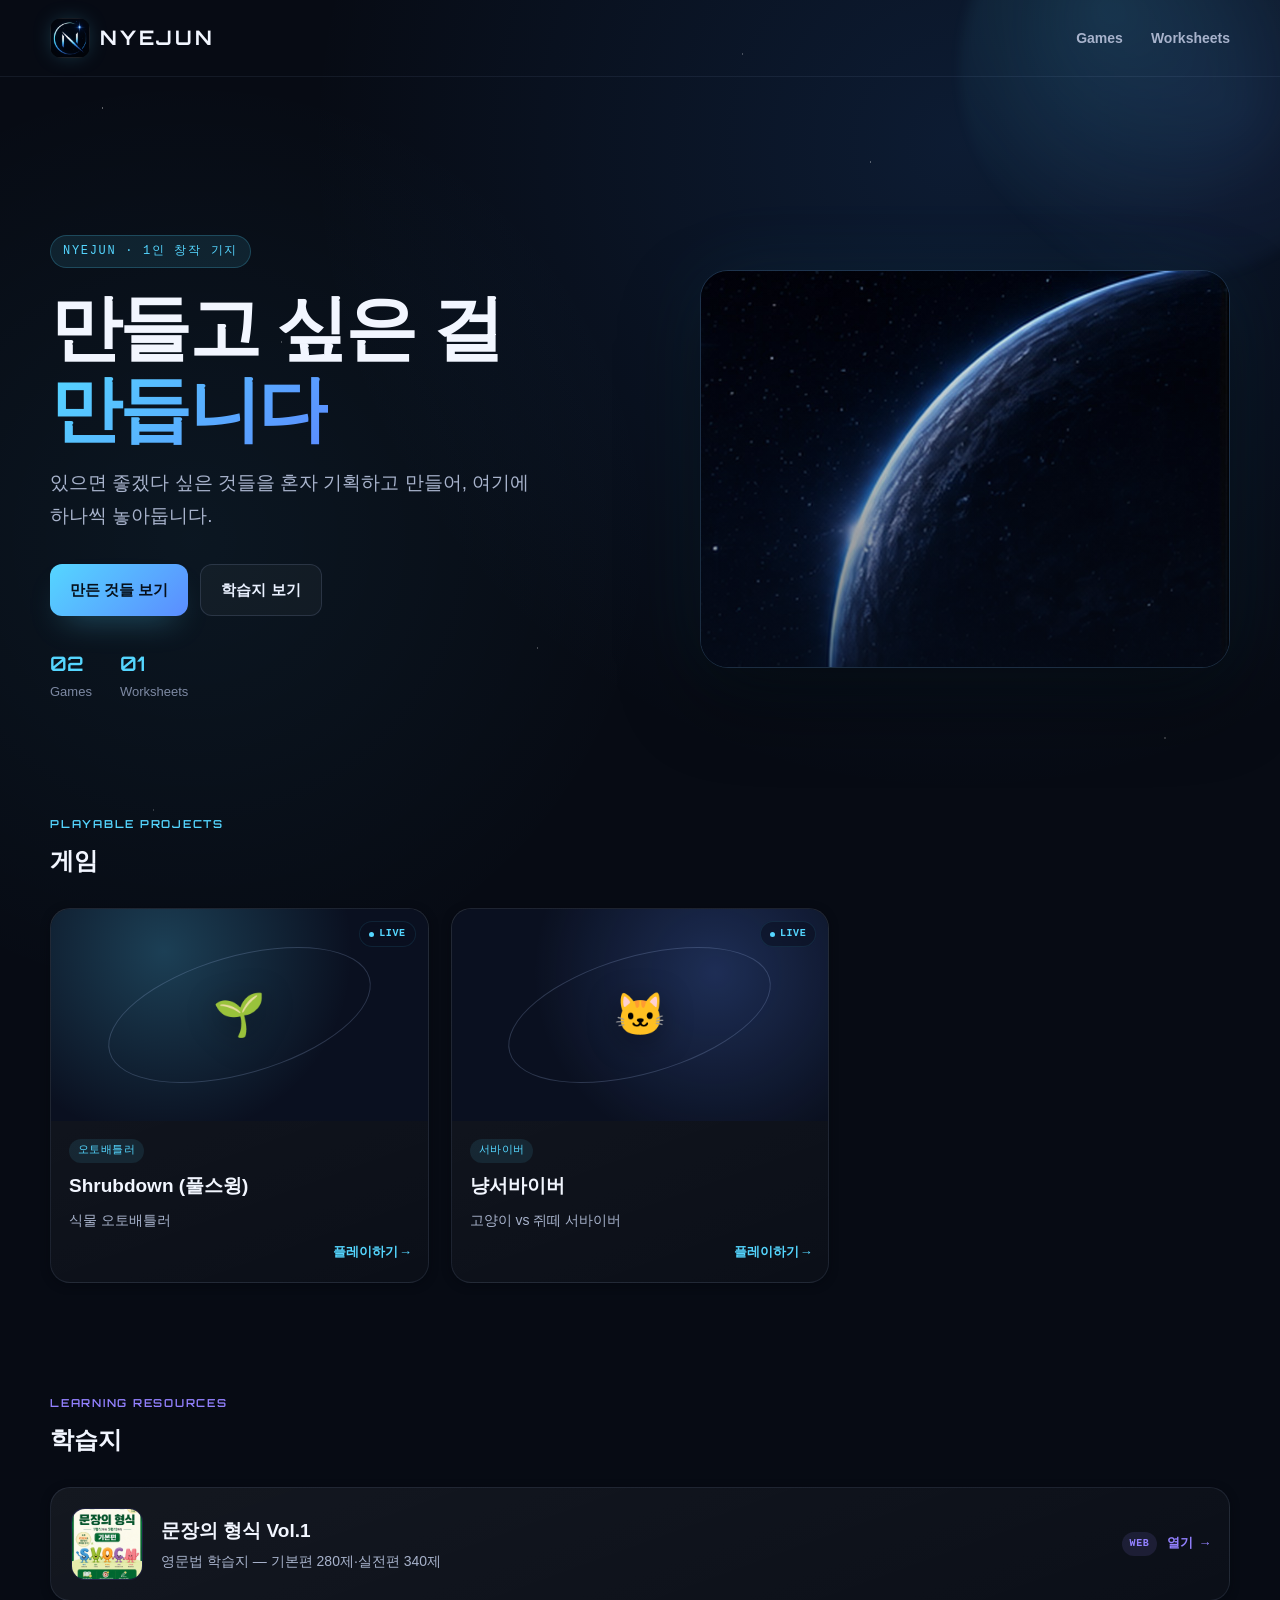
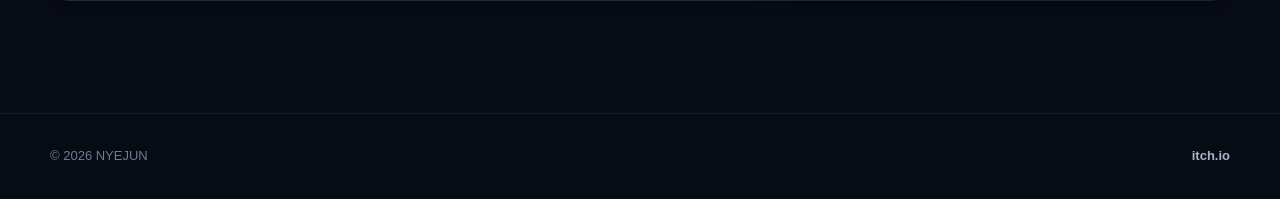
==== commit 2b2410c3: "GitHub 노출 링크 제거, 미공개 게임 카드 정리 (주석으로 보존) Co-Authored-By: Claude Opus 5 <noreply@anthropic.com>" ====
--- a/index.html
+++ b/index.html
@@ -41,9 +41,6 @@
     <nav class="site-nav" aria-label="주요 메뉴">
       <a class="site-nav__link" href="#game-heading">Games</a>
       <a class="site-nav__link" href="#worksheet-heading">Worksheets</a>
-      <a class="site-nav__icon" href="https://github.com/sayingfuture-collab" target="_blank" rel="noopener" aria-label="GitHub">
-        <svg viewBox="0 0 16 16" aria-hidden="true"><path d="M8 0C3.58 0 0 3.58 0 8c0 3.54 2.29 6.53 5.47 7.59.4.07.55-.17.55-.38 0-.19-.01-.82-.01-1.49-2.01.37-2.53-.49-2.69-.94-.09-.23-.48-.94-.82-1.13-.28-.15-.68-.52-.01-.53.63-.01 1.08.58 1.23.82.72 1.21 1.87.87 2.33.66.07-.52.28-.87.51-1.07-1.78-.2-3.64-.89-3.64-3.95 0-.87.31-1.59.82-2.15-.08-.2-.36-1.02.08-2.12 0 0 .67-.21 2.2.82.64-.18 1.32-.27 2-.27.68 0 1.36.09 2 .27 1.53-1.04 2.2-.82 2.2-.82.44 1.1.16 1.92.08 2.12.51.56.82 1.27.82 2.15 0 3.07-1.87 3.75-3.65 3.95.29.25.54.73.54 1.48 0 1.07-.01 1.93-.01 2.2 0 .21.15.46.55.38A8.01 8.01 0 0016 8c0-4.42-3.58-8-8-8z"/></svg>
-      </a>
     </nav>
   </div>
 </header>
@@ -59,7 +56,7 @@
           <p class="hero-description">있으면 좋겠다 싶은 것들을 혼자 기획하고 만들어, 여기에 하나씩 놓아둡니다.</p>
           <div class="hero__cta">
             <a class="button-primary" href="#game-heading">만든 것들 보기</a>
-            <a class="button-secondary" href="https://github.com/sayingfuture-collab" target="_blank" rel="noopener">개발 기록</a>
+            <a class="button-secondary" href="#worksheet-heading">학습지 보기</a>
           </div>
           <div class="hero-stats">
             <div class="hero-stat"><span class="stat-number" id="stat-games">—</span><span class="stat-label">Games</span></div>
@@ -100,7 +97,6 @@
   <div class="wrapper site-footer__inner">
     <p class="site-footer__copy">© 2026 NYEJUN</p>
     <div class="site-footer__links">
-      <a href="https://github.com/sayingfuture-collab" target="_blank" rel="noopener">GitHub</a>
       <a href="https://nye-jun.itch.io" target="_blank" rel="noopener">itch.io</a>
     </div>
   </div>
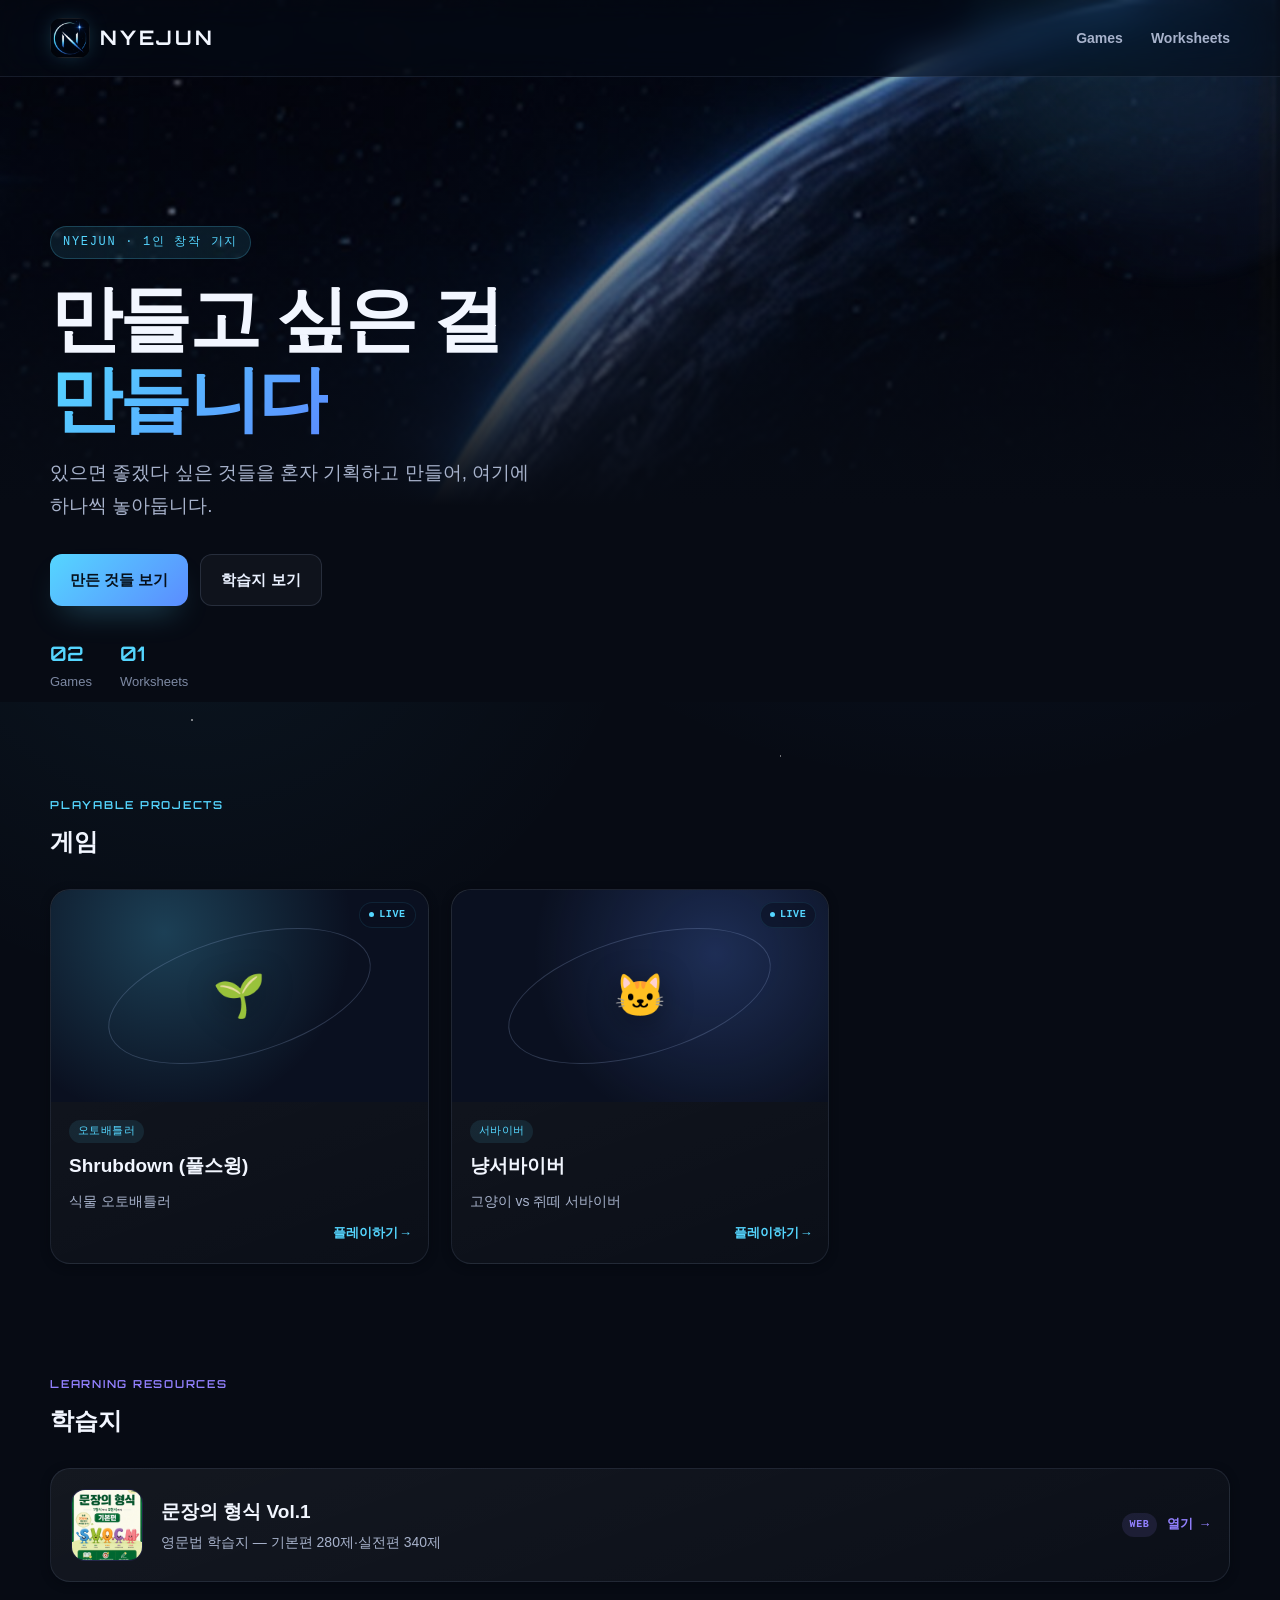
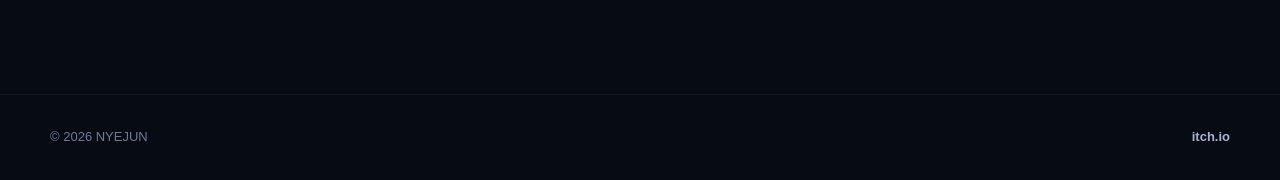
==== commit d185f396: "하늘을 페이지 전체 배경으로 (액자 박스 제거), 다층 별밭 강화, 학습지 페이지 공통 셸 복구 - hero-visual 박스 제거 → hero-space.jpg를 body::af" ====
--- a/index.html
+++ b/index.html
@@ -63,10 +63,6 @@
             <div class="hero-stat"><span class="stat-number" id="stat-worksheets">—</span><span class="stat-label">Worksheets</span></div>
           </div>
         </div>
-        <div class="hero-visual">
-          <img src="./assets/hero-space.jpg" alt="" class="hero-visual__img">
-          <div class="hero-visual__overlay" aria-hidden="true"></div>
-        </div>
       </div>
     </div>
   </section>
--- a/css/site.css
+++ b/css/site.css
@@ -136,30 +136,83 @@
     var(--bg-primary);
 }
 
-/* 은은한 별밭 (정적 — 별이 빠르게 움직이는 연출은 사용하지 않음) */
+/* 다층 별밭 (정적) — 멀리/중간/가까이 3단계 크기·밝기로 실제 밤하늘 밀도를 표현.
+   빠른 별 이동이나 강한 반짝임은 넣지 않는다 (지시서 13절 준수). */
 body::before {
   content: "";
   position: fixed;
   inset: 0;
-  z-index: 0;
+  z-index: -3;
   pointer-events: none;
-  opacity: var(--deco-opacity);
   background-image:
-    radial-gradient(1.3px 1.3px at 8% 12%, rgba(255,255,255,0.5) 50%, transparent 51%),
-    radial-gradient(1.3px 1.3px at 22% 38%, rgba(255,255,255,0.36) 50%, transparent 51%),
-    radial-gradient(1.8px 1.8px at 68% 18%, rgba(255,255,255,0.45) 50%, transparent 51%),
-    radial-gradient(1.3px 1.3px at 84% 55%, rgba(255,255,255,0.32) 50%, transparent 51%),
-    radial-gradient(1.3px 1.3px at 42% 72%, rgba(255,255,255,0.36) 50%, transparent 51%),
-    radial-gradient(1.8px 1.8px at 91% 82%, rgba(255,255,255,0.28) 50%, transparent 51%),
-    radial-gradient(1.3px 1.3px at 58% 6%, rgba(255,255,255,0.36) 50%, transparent 51%),
-    radial-gradient(1.3px 1.3px at 12% 90%, rgba(255,255,255,0.28) 50%, transparent 51%);
+    /* 먼 별 (18개, 작고 흐리게) */
+    radial-gradient(1px 1px at 5% 6%, rgba(255,255,255,0.16) 50%, transparent 51%),
+    radial-gradient(1px 1px at 13% 22%, rgba(255,255,255,0.2) 50%, transparent 51%),
+    radial-gradient(1px 1px at 21% 9%, rgba(255,255,255,0.24) 50%, transparent 51%),
+    radial-gradient(1px 1px at 29% 41%, rgba(255,255,255,0.18) 50%, transparent 51%),
+    radial-gradient(1px 1px at 8% 55%, rgba(255,255,255,0.22) 50%, transparent 51%),
+    radial-gradient(1px 1px at 17% 71%, rgba(255,255,255,0.16) 50%, transparent 51%),
+    radial-gradient(1px 1px at 25% 84%, rgba(255,255,255,0.2) 50%, transparent 51%),
+    radial-gradient(1px 1px at 36% 12%, rgba(255,255,255,0.24) 50%, transparent 51%),
+    radial-gradient(1px 1px at 43% 48%, rgba(255,255,255,0.18) 50%, transparent 51%),
+    radial-gradient(1px 1px at 50% 73%, rgba(255,255,255,0.22) 50%, transparent 51%),
+    radial-gradient(1px 1px at 59% 7%, rgba(255,255,255,0.16) 50%, transparent 51%),
+    radial-gradient(1px 1px at 66% 35%, rgba(255,255,255,0.2) 50%, transparent 51%),
+    radial-gradient(1px 1px at 73% 60%, rgba(255,255,255,0.24) 50%, transparent 51%),
+    radial-gradient(1px 1px at 80% 21%, rgba(255,255,255,0.18) 50%, transparent 51%),
+    radial-gradient(1px 1px at 87% 46%, rgba(255,255,255,0.22) 50%, transparent 51%),
+    radial-gradient(1px 1px at 94% 74%, rgba(255,255,255,0.16) 50%, transparent 51%),
+    radial-gradient(1px 1px at 3% 90%, rgba(255,255,255,0.2) 50%, transparent 51%),
+    radial-gradient(1px 1px at 96% 15%, rgba(255,255,255,0.24) 50%, transparent 51%),
+    /* 중간 별 (12개) */
+    radial-gradient(1.5px 1.5px at 10% 17%, rgba(255,255,255,0.36) 50%, transparent 51%),
+    radial-gradient(1.5px 1.5px at 24% 47%, rgba(255,255,255,0.42) 50%, transparent 51%),
+    radial-gradient(1.5px 1.5px at 33% 74%, rgba(255,255,255,0.48) 50%, transparent 51%),
+    radial-gradient(1.5px 1.5px at 40% 6%, rgba(255,255,255,0.4) 50%, transparent 51%),
+    radial-gradient(1.5px 1.5px at 53% 57%, rgba(255,255,255,0.36) 50%, transparent 51%),
+    radial-gradient(1.5px 1.5px at 61% 84%, rgba(255,255,255,0.42) 50%, transparent 51%),
+    radial-gradient(1.5px 1.5px at 68% 14%, rgba(255,255,255,0.48) 50%, transparent 51%),
+    radial-gradient(1.5px 1.5px at 75% 42%, rgba(255,255,255,0.4) 50%, transparent 51%),
+    radial-gradient(1.5px 1.5px at 83% 67%, rgba(255,255,255,0.36) 50%, transparent 51%),
+    radial-gradient(1.5px 1.5px at 91% 30%, rgba(255,255,255,0.42) 50%, transparent 51%),
+    radial-gradient(1.5px 1.5px at 15% 80%, rgba(255,255,255,0.48) 50%, transparent 51%),
+    radial-gradient(1.5px 1.5px at 47% 35%, rgba(255,255,255,0.4) 50%, transparent 51%),
+    /* 가까운 별 (8개, 크고 밝게) */
+    radial-gradient(2.2px 2.2px at 19% 14%, rgba(255,255,255,0.65) 50%, transparent 51%),
+    radial-gradient(2.2px 2.2px at 38% 64%, rgba(255,255,255,0.75) 50%, transparent 51%),
+    radial-gradient(2.2px 2.2px at 56% 22%, rgba(255,255,255,0.85) 50%, transparent 51%),
+    radial-gradient(2.2px 2.2px at 70% 77%, rgba(255,255,255,0.7) 50%, transparent 51%),
+    radial-gradient(2.2px 2.2px at 82% 12%, rgba(255,255,255,0.65) 50%, transparent 51%),
+    radial-gradient(2.2px 2.2px at 88% 54%, rgba(255,255,255,0.75) 50%, transparent 51%),
+    radial-gradient(2.2px 2.2px at 11% 62%, rgba(255,255,255,0.85) 50%, transparent 51%),
+    radial-gradient(2.2px 2.2px at 63% 42%, rgba(255,255,255,0.7) 50%, transparent 51%);
   background-repeat: no-repeat;
+}
+
+/* 우주 사진(하늘) — 페이지 상단에 고정 배치되어 스크롤해도 그 자리에 "떠 있고",
+   아래로 갈수록 --bg-primary 로 자연스럽게 페이드아웃한다. 경계가 보이는 사각
+   패널이 아니라 사이트 전체가 이 하늘 위에 떠 있는 느낌을 만드는 것이 목적. */
+body::after {
+  content: "";
+  position: fixed;
+  top: 0;
+  left: 0;
+  right: 0;
+  height: min(760px, 78vh);
+  z-index: -2;
+  pointer-events: none;
+  background-image:
+    linear-gradient(180deg, rgba(7, 11, 20, 0.3) 0%, rgba(7, 11, 20, 0.45) 35%, var(--bg-primary) 72%),
+    url("../assets/hero-space.jpg");
+  background-size: cover, cover;
+  background-position: center top, center top;
+  background-repeat: no-repeat, no-repeat;
 }
 
 /* 배경 성운 — 사이트에서 유일하게 "계속 움직이는" 장식, 아주 느리게 드리프트 */
 .nebula {
   position: fixed;
-  z-index: 0;
+  z-index: -1;
   pointer-events: none;
   top: -140px;
   right: -100px;
@@ -202,7 +255,10 @@
 .site-header {
   position: relative;
   z-index: 2;
-  border-bottom: 1px solid rgba(180, 205, 255, 0.08);
+  background: rgba(7, 11, 20, 0.55);
+  backdrop-filter: blur(16px) saturate(140%);
+  -webkit-backdrop-filter: blur(16px) saturate(140%);
+  border-bottom: 1px solid rgba(180, 205, 255, 0.1);
 }
 
 .site-header__inner {
@@ -288,15 +344,18 @@
 .hero-section {
   position: relative;
   z-index: 1;
+  min-height: min(82vh, 720px);
+  display: flex;
+  align-items: center;
   padding: var(--section-gap-desktop) 0 calc(var(--section-gap-desktop) * 0.6);
 }
 
 .hero {
-  min-height: 560px;
-  display: grid;
-  grid-template-columns: 1.05fr 0.95fr;
-  align-items: center;
-  gap: 64px;
+  width: 100%;
+}
+
+.hero__content {
+  max-width: 640px;
 }
 
 .hero__eyebrow {
@@ -320,7 +379,6 @@
   line-height: 1.12;
   letter-spacing: -0.035em;
   font-weight: 800;
-  max-width: 14ch;
 }
 
 .hero-title em {
@@ -403,42 +461,9 @@
   font-size: 13px;
 }
 
-.hero-visual {
-  position: relative;
-  aspect-ratio: 4 / 3;
-  border-radius: var(--radius-visual);
-  overflow: hidden;
-  border: 1px solid rgba(125, 195, 255, 0.18);
-  box-shadow:
-    0 32px 80px rgba(0, 0, 0, 0.45),
-    0 0 80px rgba(79, 209, 255, 0.08);
-}
-
-.hero-visual__img {
-  width: 100%;
-  height: 100%;
-  object-fit: cover;
-  display: block;
-}
-
-.hero-visual__overlay {
-  position: absolute;
-  inset: 0;
-  background: linear-gradient(180deg, rgba(7, 11, 20, 0.04), rgba(7, 11, 20, 0.55));
-}
-
 @media (max-width: 767px) {
-  .hero {
-    grid-template-columns: 1fr;
-    min-height: auto;
-    gap: 32px;
-  }
-  .hero-visual {
-    order: -1;
-    aspect-ratio: 16 / 10;
-    border-radius: 20px;
-  }
-  .hero-title { font-size: 40px; max-width: none; }
+  .hero-section { min-height: min(70vh, 560px); }
+  .hero-title { font-size: 40px; }
 }
 
 /* -------------------------------------------------------------------------
@@ -562,6 +587,8 @@
   height: 100%;
   overflow: hidden;
   background: var(--glass-bg);
+  backdrop-filter: blur(20px) saturate(140%);
+  -webkit-backdrop-filter: blur(20px) saturate(140%);
   border: 1px solid var(--border-default);
   border-radius: var(--radius-card);
   text-decoration: none;
@@ -576,6 +603,10 @@
   transform: translateY(-4px);
   border-color: rgba(85, 214, 255, 0.38);
   box-shadow: 0 22px 50px rgba(0, 0, 0, 0.35), 0 0 36px rgba(85, 214, 255, 0.06);
+}
+
+a.project-card:active {
+  transform: translateY(-2px) scale(0.98);
 }
 
 a.project-card:focus-visible {
@@ -750,13 +781,15 @@
   gap: 18px;
   padding: 20px;
   background: var(--glass-bg);
+  backdrop-filter: blur(20px) saturate(140%);
+  -webkit-backdrop-filter: blur(20px) saturate(140%);
   border: 1px solid var(--border-default);
   border-radius: var(--radius-card);
   text-decoration: none;
   color: var(--text-primary);
   box-shadow: var(--shadow-sm);
   transition: border-color var(--motion-fast) ease, background-color var(--motion-default) ease,
-    box-shadow var(--motion-default) ease;
+    box-shadow var(--motion-default) ease, transform var(--motion-fast) ease;
 }
 
 a.worksheet-card:hover,
@@ -764,6 +797,10 @@
   border-color: var(--worksheet-accent);
   background: rgba(147, 129, 255, 0.05);
   box-shadow: 0 22px 50px rgba(0, 0, 0, 0.3), 0 0 32px rgba(147, 129, 255, 0.08);
+}
+
+a.worksheet-card:active {
+  transform: scale(0.99);
 }
 
 a.worksheet-card:focus-visible {
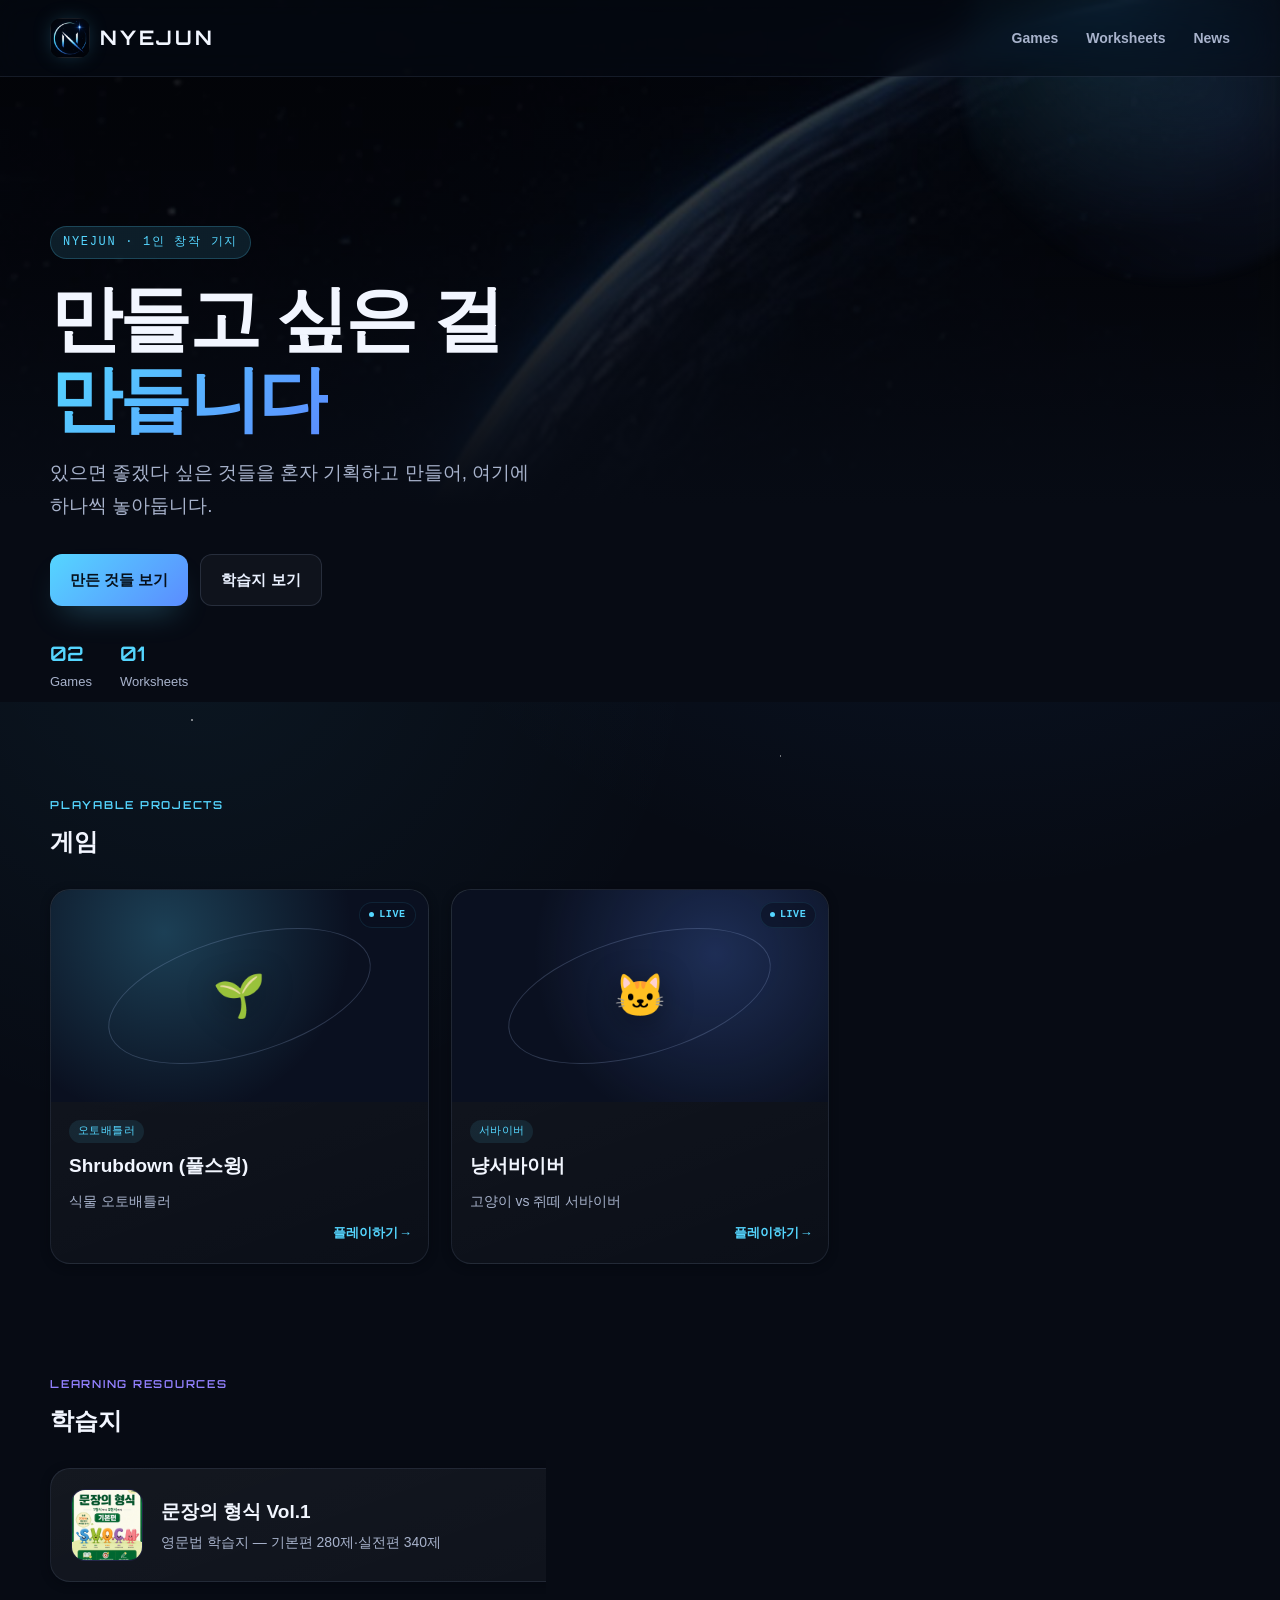
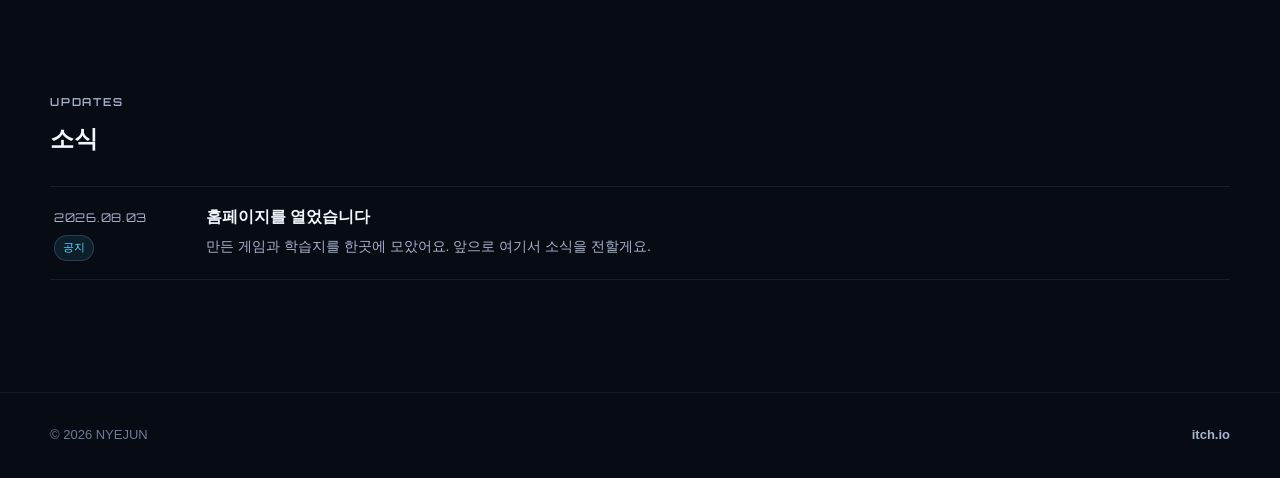
==== commit 0420a9f6: "소식(공지) 섹션 추가 - data/news.js 한 줄 추가로 소식 등록 (비우면 섹션 자체가 숨겨짐, 최신 5개만 표시) - 카드가 아닌 얇은 기록 줄 형태 — 게임/학습지 카" ====
--- a/index.html
+++ b/index.html
@@ -41,6 +41,7 @@
     <nav class="site-nav" aria-label="주요 메뉴">
       <a class="site-nav__link" href="#game-heading">Games</a>
       <a class="site-nav__link" href="#worksheet-heading">Worksheets</a>
+      <a class="site-nav__link" href="#news-heading">News</a>
     </nav>
   </div>
 </header>
@@ -87,6 +88,17 @@
     </div>
   </section>
 
+  <!-- 소식: data/news.js 가 비어 있으면 스크립트가 이 섹션을 통째로 숨깁니다 -->
+  <section class="section section--news" id="news-section" aria-labelledby="news-heading" hidden>
+    <div class="wrapper">
+      <div class="section__head">
+        <span class="section-eyebrow section-eyebrow--news">UPDATES</span>
+        <h2 class="section-title" id="news-heading">소식</h2>
+      </div>
+      <ul class="news-list" id="news-list" role="list"></ul>
+    </div>
+  </section>
+
 </main>
 
 <footer class="site-footer">
@@ -99,6 +111,7 @@
 </footer>
 
 <script src="./data/services.js"></script>
+<script src="./data/news.js"></script>
 <script src="./js/site.js"></script>
 </body>
 </html>
--- a/css/site.css
+++ b/css/site.css
@@ -51,20 +51,16 @@
   --game-accent: var(--accent-cyan);
   --worksheet-accent: var(--accent-violet);
 
-  /* 레거시 별칭 — worksheets/sentence-forms/index.html 등 하위 페이지가
-     참조하는 변수명. 이름은 유지하고 값만 새 토큰에 맞춰 갱신한다. */
+  /* 하위 페이지 별칭 — worksheets/sentence-forms/index.html 의 인라인 스타일이
+     참조하는 변수명. 이름은 유지하고 값만 새 토큰에 맞춰 갱신한다.
+     (하위 페이지가 실제로 쓰는 것만 남김 — 새로 추가할 땐 실사용 확인 후) */
   --text: var(--text-primary);
   --text-muted: var(--text-secondary);
   --text-faint: var(--text-tertiary);
   --surface: var(--surface-primary);
-  --surface-hover: var(--surface-secondary);
   --border: var(--border-default);
   --border-strong: rgba(180, 205, 255, 0.22);
-  --accent: var(--accent-cyan);
-  --accent-2: var(--accent-blue);
   --accent-contrast: #06101b;
-  --bg: var(--bg-primary);
-  --bg-alt: var(--bg-secondary);
 
   --shadow-color: 3, 6, 14;
   --shadow-sm: 0 2px 10px rgba(var(--shadow-color), 0.45);
@@ -74,7 +70,6 @@
   --glass-bg: linear-gradient(160deg, rgba(255, 255, 255, 0.055), rgba(255, 255, 255, 0.018));
 
   --radius-card: 20px;
-  --radius-visual: 28px;
   --radius-button: 12px;
   --radius-pill: 999px;
   --radius-sm: 10px;
@@ -94,8 +89,6 @@
   --motion-fast: 180ms;
   --motion-default: 260ms;
   --motion-slow: 900ms;
-
-  --deco-opacity: 0.7;
 }
 
 /* -------------------------------------------------------------------------
@@ -318,21 +311,6 @@
 .site-nav__link:hover,
 .site-nav__link:focus-visible { color: var(--text-primary); }
 
-.site-nav__icon {
-  display: inline-flex;
-  align-items: center;
-  justify-content: center;
-  width: 32px;
-  height: 32px;
-  color: var(--text-secondary);
-  transition: color var(--motion-fast) ease;
-}
-
-.site-nav__icon:hover,
-.site-nav__icon:focus-visible { color: var(--accent-cyan); }
-
-.site-nav__icon svg { width: 19px; height: 19px; fill: currentColor; }
-
 @media (max-width: 767px) {
   /* 모바일: 로고만 노출, 메뉴는 숨김 */
   .site-nav { display: none; }
@@ -366,7 +344,9 @@
   font-size: 12px;
   letter-spacing: 0.14em;
   color: var(--accent-cyan);
-  background: var(--accent-soft);
+  /* 하늘 배경 위에 놓이므로 뒤가 무엇이든 대비가 보장되도록 불투명 바탕을 깔고
+     그 위에 액센트 틴트를 얹는다 (틴트만 쓰면 하늘 밝기에 대비가 좌우됨) */
+  background: linear-gradient(var(--accent-soft), var(--accent-soft)), rgba(7, 11, 20, 0.82);
   border: 1px solid rgba(85, 214, 255, 0.22);
   padding: 6px 12px;
   border-radius: var(--radius-pill);
@@ -457,7 +437,9 @@
 }
 
 .stat-label {
-  color: #7d89a3;
+  /* 하늘 배경 위에 직접 놓이므로 --text-tertiary 계열(#7d89a3)로는 WCAG AA(4.5)를
+     만족할 수 없다(순수 검정 위에서도 최대 4.95). 한 단계 밝은 색을 쓴다. */
+  color: var(--text-secondary);
   font-size: 13px;
 }
 
@@ -542,7 +524,8 @@
 
 .empty-state__desc {
   margin: 0;
-  color: var(--text-tertiary);
+  /* 섹션이 비면 하늘 영역에 걸칠 수 있어 한 단계 밝은 색 */
+  color: var(--text-secondary);
   font-size: 14px;
 }
 
@@ -897,6 +880,108 @@
 }
 
 /* -------------------------------------------------------------------------
+   소식 (Personal Archive 톤 — 카드가 아니라 얇은 기록 줄로 처리해
+   게임/학습지 카드와 시각적으로 경쟁하지 않게 한다)
+   ------------------------------------------------------------------------- */
+.section-eyebrow--news { color: var(--text-secondary); }
+
+.news-list {
+  list-style: none;
+  margin: 0;
+  padding: 0;
+  border-top: 1px solid var(--border-default);
+}
+
+.news-item {
+  border-bottom: 1px solid var(--border-default);
+  opacity: 0;
+  animation: reveal-in var(--motion-slow) ease forwards;
+  animation-delay: calc(var(--i, 0) * 60ms);
+}
+
+.news-entry {
+  display: grid;
+  grid-template-columns: 132px 1fr;
+  align-items: baseline;
+  gap: 20px;
+  padding: 18px 4px;
+  text-decoration: none;
+  color: inherit;
+  transition: background var(--motion-fast) ease, padding-left var(--motion-fast) ease;
+}
+
+a.news-entry:hover,
+a.news-entry:focus-visible {
+  background: rgba(180, 205, 255, 0.045);
+  padding-left: 10px;
+}
+
+a.news-entry:active { padding-left: 6px; }
+
+a.news-entry:focus-visible {
+  outline: 2px solid var(--border-hover);
+  outline-offset: -2px;
+}
+
+.news-meta {
+  display: flex;
+  align-items: center;
+  gap: 8px;
+  flex-wrap: wrap;
+}
+
+.news-date {
+  font-family: var(--font-display);
+  font-size: 12px;
+  letter-spacing: 0.06em;
+  color: var(--text-secondary);
+  white-space: nowrap;
+}
+
+.news-tag {
+  font-size: 11px;
+  padding: 3px 8px;
+  border-radius: var(--radius-pill);
+  color: var(--accent-cyan);
+  background: var(--accent-soft);
+  border: 1px solid rgba(85, 214, 255, 0.2);
+  white-space: nowrap;
+}
+
+.news-title {
+  margin: 0;
+  font-size: 16px;
+  font-weight: 700;
+  line-height: 1.5;
+  color: var(--text-primary);
+}
+
+.news-arrow {
+  display: inline-block;
+  margin-left: 8px;
+  color: var(--accent-cyan);
+  transition: transform var(--motion-fast) ease;
+}
+
+a.news-entry:hover .news-arrow { transform: translateX(4px); }
+
+.news-desc {
+  margin: 6px 0 0;
+  font-size: 14px;
+  line-height: 1.65;
+  color: var(--text-secondary);
+}
+
+@media (max-width: 639px) {
+  .news-entry {
+    grid-template-columns: 1fr;
+    gap: 8px;
+    padding: 16px 4px;
+  }
+  .news-title { font-size: 15px; }
+}
+
+/* -------------------------------------------------------------------------
    푸터
    ------------------------------------------------------------------------- */
 .site-footer {
@@ -994,7 +1079,8 @@
 
 .not-found__code {
   font-family: var(--font-mono);
-  color: var(--text-tertiary);
+  /* 하늘 배경 위 — .stat-label 과 같은 이유로 한 단계 밝은 색 */
+  color: var(--text-secondary);
   letter-spacing: 0.14em;
   font-size: 13px;
   margin: 0 0 6px;
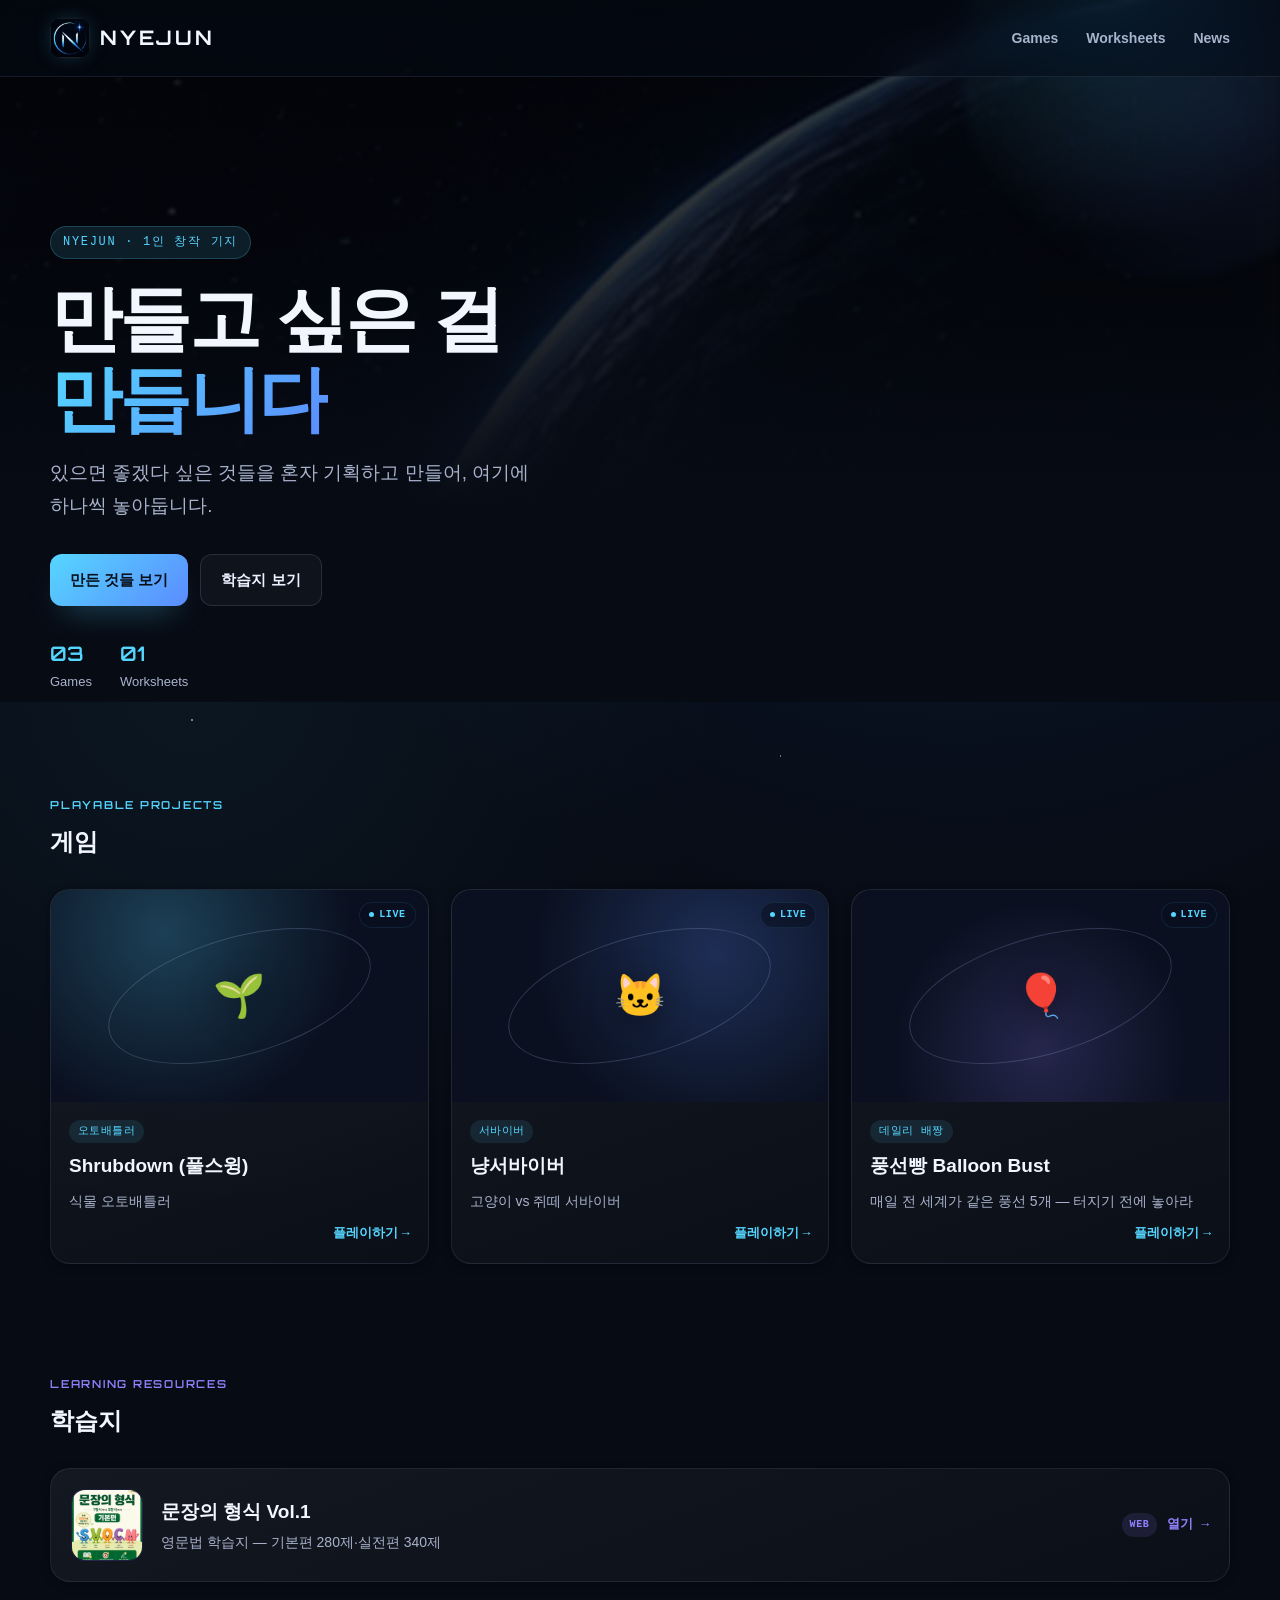
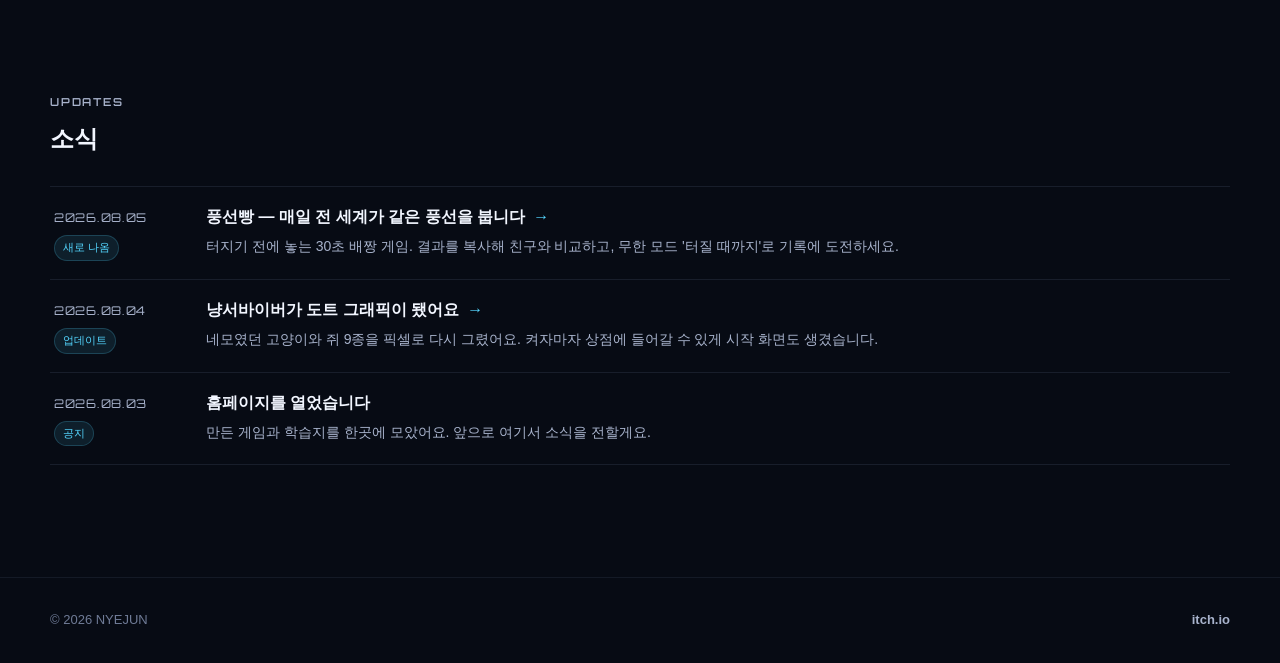
==== commit a36f0875: "방문자 집계 추가: Cloudflare Web Analytics 비콘 (전 페이지) - index/404/학습지/게임 3종의 </head> 앞에 beacon 스크립트 삽입 - ga" ====
--- a/index.html
+++ b/index.html
@@ -19,6 +19,8 @@
 <link rel="icon" type="image/png" href="./assets/logo.png">
 <link rel="apple-touch-icon" href="./assets/logo.png">
 <link rel="stylesheet" href="./css/site.css">
+<!-- Cloudflare Web Analytics — 방문자 수 집계 (쿠키 없음) -->
+<script type='module' src='https://static.cloudflareinsights.com/beacon.min.js' data-cf-beacon='{"token": "66d74d758a3b4b68ae33d7a072440b61"}'></script>
 </head>
 <body>
 
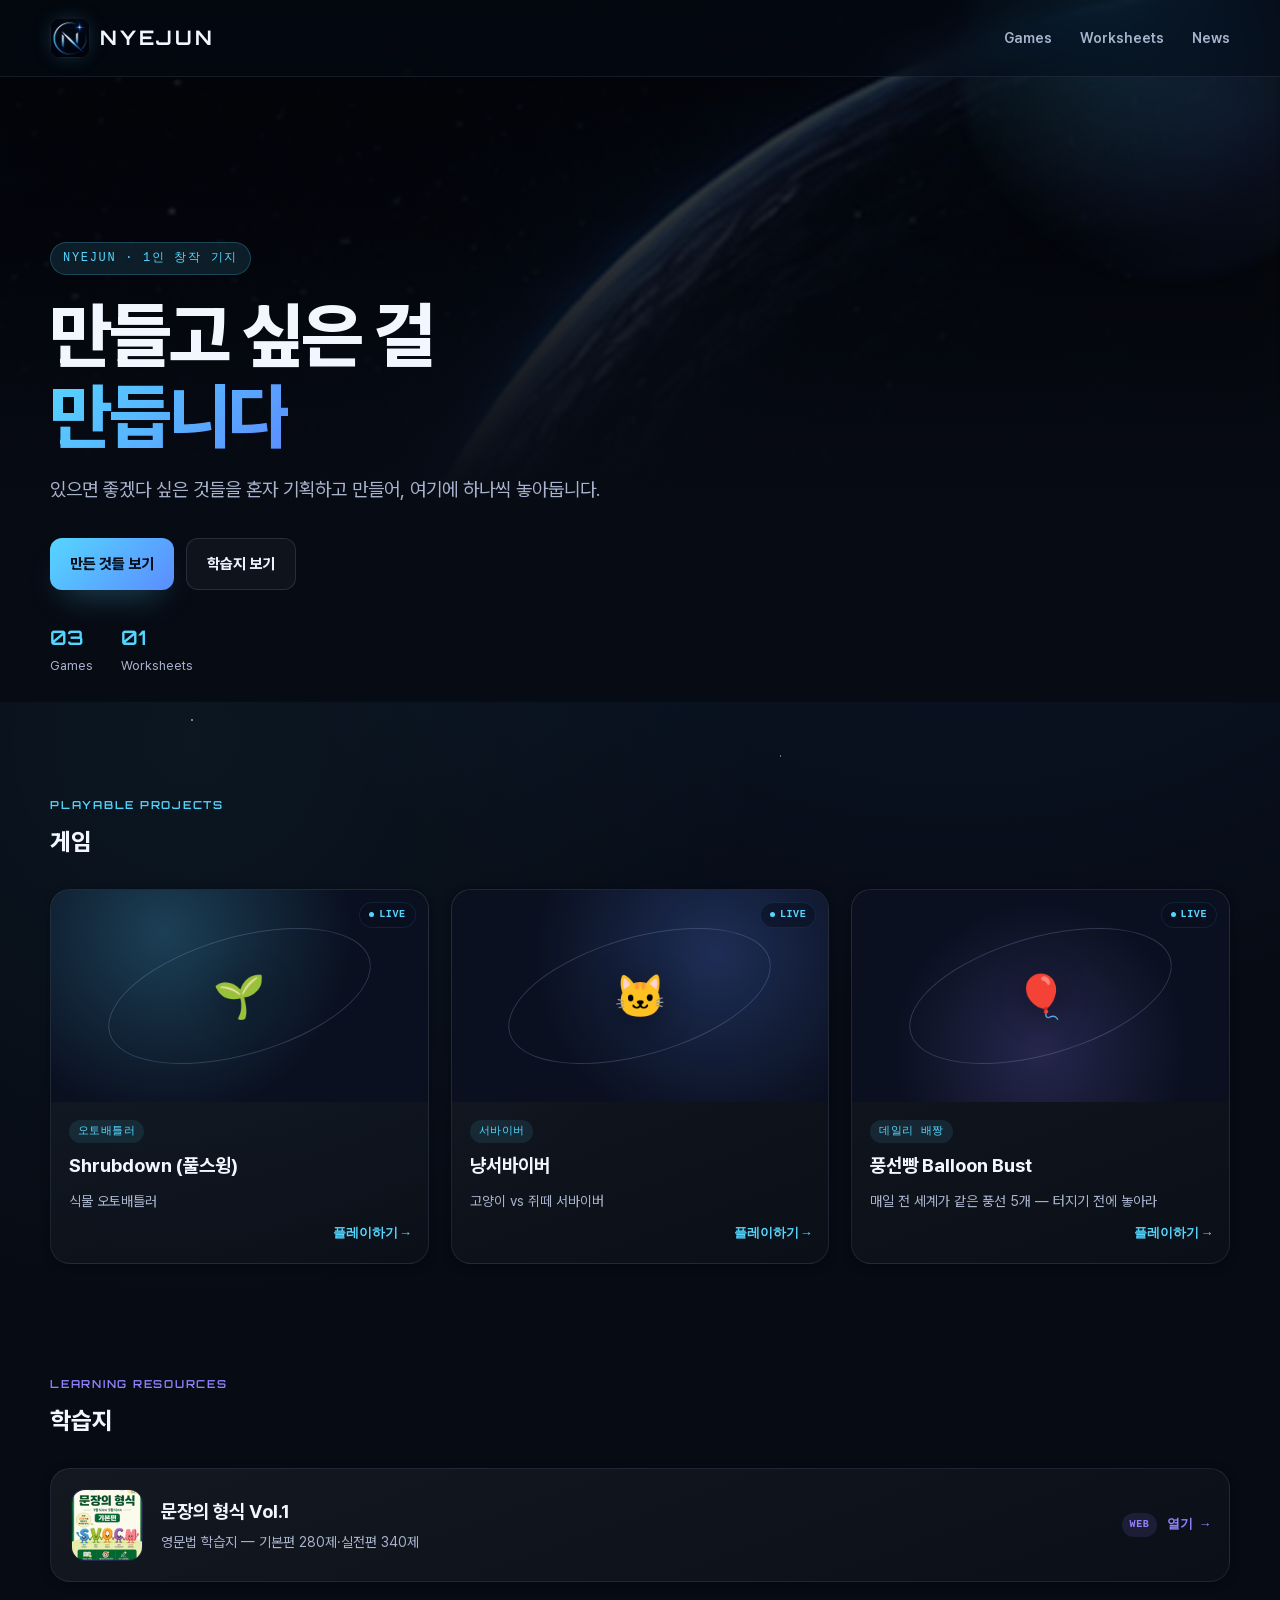
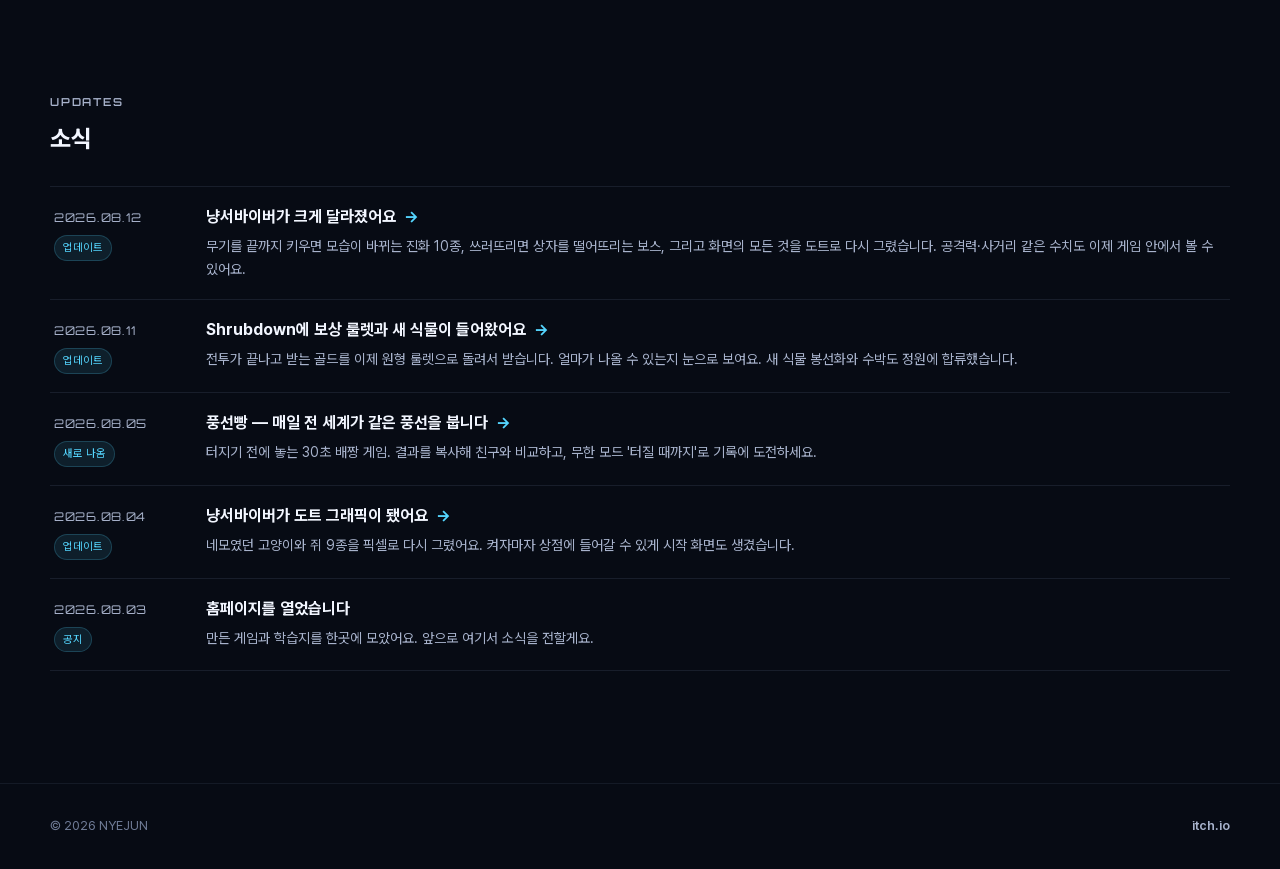
==== commit 566e6567: "검토 반영: 404 절대경로·폰트 dynamic subset·이미지 경량화·데이터 검증 묶음 1 (코드) - 404.html: 경로 전부 절대경로로. 중첩 URL(/games/오타" ====
--- a/index.html
+++ b/index.html
@@ -18,6 +18,9 @@
 <meta name="twitter:description" content="만들고 싶은 걸 만드는 1인 창작 기지">
 <link rel="icon" type="image/png" href="./assets/logo.png">
 <link rel="apple-touch-icon" href="./assets/logo.png">
+<!-- 첫 화면 한글 대부분이 이 조각에 들어 있다. 나머지 91개는 필요할 때만 받는다. -->
+<link rel="preload" href="./assets/fonts/pretendard/PretendardVariable.subset.91.woff2" as="font" type="font/woff2" crossorigin>
+<link rel="stylesheet" href="./css/pretendard.css">
 <link rel="stylesheet" href="./css/site.css">
 <!-- Cloudflare Web Analytics — 방문자 수 집계 (쿠키 없음) -->
 <script type='module' src='https://static.cloudflareinsights.com/beacon.min.js' data-cf-beacon='{"token": "66d74d758a3b4b68ae33d7a072440b61"}'></script>
--- a/css/pretendard.css
+++ b/css/pretendard.css
@@ -0,0 +1,103 @@
+/* -------------------------------------------------------------------------
+   Pretendard Variable — 공식 dynamic subset (SIL OFL)
+   출처: github.com/orioncactus/pretendard v1.3.9
+
+   92개 조각으로 나뉘어 있고, 브라우저는 화면에 실제로 나온 글자가 속한
+   조각만 내려받는다. (예전엔 2.06MB 통짜 하나를 무조건 받았다.)
+
+   ⚠️ 이 파일은 손으로 고치지 말 것 — 생성물이다.
+      폰트 버전을 올리려면 공식 dynamic-subset CSS를 다시 받아
+      url 만 ../assets/fonts/pretendard/ 로 바꿔 넣으면 된다.
+   ------------------------------------------------------------------------- */
+@font-face{font-family:'Pretendard Variable';font-style:normal;font-display:swap;font-weight:45 920;src:url('../assets/fonts/pretendard/PretendardVariable.subset.0.woff2') format('woff2-variations');unicode-range:U+f9ca-fa0b,U+ff03-ff05,U+ff07,U+ff0a-ff0b,U+ff0d-ff19,U+ff1b,U+ff1d,U+ff20-ff5b,U+ff5d,U+ffe0-ffe3,U+ffe5-ffe6}
+@font-face{font-family:'Pretendard Variable';font-style:normal;font-display:swap;font-weight:45 920;src:url('../assets/fonts/pretendard/PretendardVariable.subset.1.woff2') format('woff2-variations');unicode-range:U+d723-d728,U+d72a-d733,U+d735-d748,U+d74a-d74f,U+d752-d753,U+d755-d757,U+d75a-d75f,U+d762-d764,U+d766-d768,U+d76a-d76b,U+d76d-d76f,U+d771-d787,U+d789-d78b,U+d78d-d78f,U+d791-d797,U+d79a,U+d79c,U+d79e-d7a3,U+f900-f909,U+f90b-f92e}
+@font-face{font-family:'Pretendard Variable';font-style:normal;font-display:swap;font-weight:45 920;src:url('../assets/fonts/pretendard/PretendardVariable.subset.2.woff2') format('woff2-variations');unicode-range:U+d679-d68b,U+d68e-d69e,U+d6a0,U+d6a2-d6a7,U+d6a9-d6c3,U+d6c6-d6c7,U+d6c9-d6cb,U+d6cd-d6d3,U+d6d5-d6d6,U+d6d8-d6e3,U+d6e5-d6e7,U+d6e9-d6fb,U+d6fd-d717,U+d719-d71f,U+d721-d722}
+@font-face{font-family:'Pretendard Variable';font-style:normal;font-display:swap;font-weight:45 920;src:url('../assets/fonts/pretendard/PretendardVariable.subset.3.woff2') format('woff2-variations');unicode-range:U+d5bc-d5c7,U+d5ca-d5cb,U+d5cd-d5cf,U+d5d1-d5d7,U+d5d9-d5da,U+d5dc,U+d5de-d5e3,U+d5e6-d5e7,U+d5e9-d5eb,U+d5ed-d5f6,U+d5f8,U+d5fa-d5ff,U+d602-d603,U+d605-d607,U+d609-d60f,U+d612-d613,U+d616-d61b,U+d61d-d637,U+d63a-d63b,U+d63d-d63f,U+d641-d647,U+d64a-d64c,U+d64e-d653,U+d656-d657,U+d659-d65b,U+d65d-d666,U+d668,U+d66a-d678}
+@font-face{font-family:'Pretendard Variable';font-style:normal;font-display:swap;font-weight:45 920;src:url('../assets/fonts/pretendard/PretendardVariable.subset.4.woff2') format('woff2-variations');unicode-range:U+d507,U+d509-d50b,U+d50d-d513,U+d515-d53b,U+d53e-d53f,U+d541-d543,U+d545-d54c,U+d54e,U+d550,U+d552-d557,U+d55a-d55b,U+d55d-d55f,U+d561-d564,U+d566-d567,U+d56a,U+d56c,U+d56e-d573,U+d576-d577,U+d579-d583,U+d585-d586,U+d58a-d5a4,U+d5a6-d5bb}
+@font-face{font-family:'Pretendard Variable';font-style:normal;font-display:swap;font-weight:45 920;src:url('../assets/fonts/pretendard/PretendardVariable.subset.5.woff2') format('woff2-variations');unicode-range:U+d464-d477,U+d47a-d47b,U+d47d-d47f,U+d481-d487,U+d489-d48a,U+d48c,U+d48e-d4e7,U+d4e9-d503,U+d505-d506}
+@font-face{font-family:'Pretendard Variable';font-style:normal;font-display:swap;font-weight:45 920;src:url('../assets/fonts/pretendard/PretendardVariable.subset.6.woff2') format('woff2-variations');unicode-range:U+d3bf-d3c7,U+d3ca-d3cf,U+d3d1-d3eb,U+d3ee-d3ef,U+d3f1-d3f3,U+d3f5-d3fb,U+d3fd-d400,U+d402-d45b,U+d45d-d463}
+@font-face{font-family:'Pretendard Variable';font-style:normal;font-display:swap;font-weight:45 920;src:url('../assets/fonts/pretendard/PretendardVariable.subset.7.woff2') format('woff2-variations');unicode-range:U+d2ff,U+d302-d304,U+d306-d30b,U+d30f,U+d311-d313,U+d315-d31b,U+d31e,U+d322-d324,U+d326-d327,U+d32a-d32b,U+d32d-d32f,U+d331-d337,U+d339-d33c,U+d33e-d37b,U+d37e-d37f,U+d381-d383,U+d385-d38b,U+d38e-d390,U+d392-d397,U+d39a-d39b,U+d39d-d39f,U+d3a1-d3a7,U+d3a9-d3aa,U+d3ac,U+d3ae-d3b3,U+d3b5-d3b7,U+d3b9-d3bb,U+d3bd-d3be}
+@font-face{font-family:'Pretendard Variable';font-style:normal;font-display:swap;font-weight:45 920;src:url('../assets/fonts/pretendard/PretendardVariable.subset.8.woff2') format('woff2-variations');unicode-range:U+d257-d27f,U+d281-d29b,U+d29d-d29f,U+d2a1-d2ab,U+d2ad-d2b7,U+d2ba-d2bb,U+d2bd-d2bf,U+d2c1-d2c7,U+d2c9-d2ef,U+d2f2-d2f3,U+d2f5-d2f7,U+d2f9-d2fe}
+@font-face{font-family:'Pretendard Variable';font-style:normal;font-display:swap;font-weight:45 920;src:url('../assets/fonts/pretendard/PretendardVariable.subset.9.woff2') format('woff2-variations');unicode-range:U+d1b4,U+d1b6-d1f3,U+d1f5-d22b,U+d22e-d22f,U+d231-d233,U+d235-d23b,U+d23d-d240,U+d242-d256}
+@font-face{font-family:'Pretendard Variable';font-style:normal;font-display:swap;font-weight:45 920;src:url('../assets/fonts/pretendard/PretendardVariable.subset.10.woff2') format('woff2-variations');unicode-range:U+d105-d12f,U+d132-d133,U+d135-d137,U+d139-d13f,U+d141-d142,U+d144,U+d146-d14b,U+d14e-d14f,U+d151-d153,U+d155-d15b,U+d15e-d187,U+d189-d19f,U+d1a2-d1a3,U+d1a5-d1a7,U+d1a9-d1af,U+d1b2-d1b3}
+@font-face{font-family:'Pretendard Variable';font-style:normal;font-display:swap;font-weight:45 920;src:url('../assets/fonts/pretendard/PretendardVariable.subset.11.woff2') format('woff2-variations');unicode-range:U+d04b-d04f,U+d051-d057,U+d059-d06b,U+d06d-d06f,U+d071-d073,U+d075-d07b,U+d07e-d0a3,U+d0a6-d0a7,U+d0a9-d0ab,U+d0ad-d0b3,U+d0b6,U+d0b8,U+d0ba-d0bf,U+d0c2-d0c3,U+d0c5-d0c7,U+d0c9-d0cf,U+d0d2,U+d0d6-d0db,U+d0de-d0df,U+d0e1-d0e3,U+d0e5-d0eb,U+d0ee-d0f0,U+d0f2-d104}
+@font-face{font-family:'Pretendard Variable';font-style:normal;font-display:swap;font-weight:45 920;src:url('../assets/fonts/pretendard/PretendardVariable.subset.12.woff2') format('woff2-variations');unicode-range:U+cfa2-cfc3,U+cfc5-cfdf,U+cfe2-cfe3,U+cfe5-cfe7,U+cfe9-cff4,U+cff6-cffb,U+cffd-cfff,U+d001-d003,U+d005-d017,U+d019-d033,U+d036-d037,U+d039-d03b,U+d03d-d04a}
+@font-face{font-family:'Pretendard Variable';font-style:normal;font-display:swap;font-weight:45 920;src:url('../assets/fonts/pretendard/PretendardVariable.subset.13.woff2') format('woff2-variations');unicode-range:U+cef0-cef3,U+cef6,U+cef9-ceff,U+cf01-cf03,U+cf05-cf07,U+cf09-cf0f,U+cf11-cf12,U+cf14-cf1b,U+cf1d-cf1f,U+cf21-cf2f,U+cf31-cf53,U+cf56-cf57,U+cf59-cf5b,U+cf5d-cf63,U+cf66,U+cf68,U+cf6a-cf6f,U+cf71-cf84,U+cf86-cf8b,U+cf8d-cfa1}
+@font-face{font-family:'Pretendard Variable';font-style:normal;font-display:swap;font-weight:45 920;src:url('../assets/fonts/pretendard/PretendardVariable.subset.14.woff2') format('woff2-variations');unicode-range:U+ce3c-ce57,U+ce5a-ce5b,U+ce5d-ce5f,U+ce61-ce67,U+ce6a,U+ce6c,U+ce6e-ce73,U+ce76-ce77,U+ce79-ce7b,U+ce7d-ce83,U+ce85-ce88,U+ce8a-ce8f,U+ce91-ce93,U+ce95-ce97,U+ce99-ce9f,U+cea2,U+cea4-ceab,U+cead-cee3,U+cee6-cee7,U+cee9-ceeb,U+ceed-ceef}
+@font-face{font-family:'Pretendard Variable';font-style:normal;font-display:swap;font-weight:45 920;src:url('../assets/fonts/pretendard/PretendardVariable.subset.15.woff2') format('woff2-variations');unicode-range:U+cd92-cd93,U+cd96-cd97,U+cd99-cd9b,U+cd9d-cda3,U+cda6-cda8,U+cdaa-cdaf,U+cdb1-cdc3,U+cdc5-cdcb,U+cdcd-cde7,U+cde9-ce03,U+ce05-ce1f,U+ce22-ce34,U+ce36-ce3b}
+@font-face{font-family:'Pretendard Variable';font-style:normal;font-display:swap;font-weight:45 920;src:url('../assets/fonts/pretendard/PretendardVariable.subset.16.woff2') format('woff2-variations');unicode-range:U+ccef-cd07,U+cd0a-cd0b,U+cd0d-cd1a,U+cd1c,U+cd1e-cd2b,U+cd2d-cd5b,U+cd5d-cd77,U+cd79-cd91}
+@font-face{font-family:'Pretendard Variable';font-style:normal;font-display:swap;font-weight:45 920;src:url('../assets/fonts/pretendard/PretendardVariable.subset.17.woff2') format('woff2-variations');unicode-range:U+cc3f-cc43,U+cc46-cc47,U+cc49-cc4b,U+cc4d-cc53,U+cc55-cc58,U+cc5a-cc5f,U+cc61-cc97,U+cc9a-cc9b,U+cc9d-cc9f,U+cca1-cca7,U+ccaa,U+ccac,U+ccae-ccb3,U+ccb6-ccb7,U+ccb9-ccbb,U+ccbd-cccf,U+ccd1-cce3,U+cce5-ccee}
+@font-face{font-family:'Pretendard Variable';font-style:normal;font-display:swap;font-weight:45 920;src:url('../assets/fonts/pretendard/PretendardVariable.subset.18.woff2') format('woff2-variations');unicode-range:U+cb91-cbd3,U+cbd5-cbe3,U+cbe5-cc0b,U+cc0e-cc0f,U+cc11-cc13,U+cc15-cc1b,U+cc1d-cc20,U+cc23-cc27,U+cc2a-cc2b,U+cc2d,U+cc2f,U+cc31-cc37,U+cc3a,U+cc3c}
+@font-face{font-family:'Pretendard Variable';font-style:normal;font-display:swap;font-weight:45 920;src:url('../assets/fonts/pretendard/PretendardVariable.subset.19.woff2') format('woff2-variations');unicode-range:U+caf4-cb47,U+cb4a-cb90}
+@font-face{font-family:'Pretendard Variable';font-style:normal;font-display:swap;font-weight:45 920;src:url('../assets/fonts/pretendard/PretendardVariable.subset.20.woff2') format('woff2-variations');unicode-range:U+ca4a-ca4b,U+ca4e-ca4f,U+ca51-ca53,U+ca55-ca5b,U+ca5d-ca60,U+ca62-ca83,U+ca85-cabb,U+cabe-cabf,U+cac1-cac3,U+cac5-cacb,U+cacd-cad0,U+cad2,U+cad4-cad8,U+cada-caf3}
+@font-face{font-family:'Pretendard Variable';font-style:normal;font-display:swap;font-weight:45 920;src:url('../assets/fonts/pretendard/PretendardVariable.subset.21.woff2') format('woff2-variations');unicode-range:U+c996-c997,U+c99a-c99c,U+c99e-c9bf,U+c9c2-c9c3,U+c9c5-c9c7,U+c9c9-c9cf,U+c9d2,U+c9d4,U+c9d7-c9d8,U+c9db,U+c9de-c9df,U+c9e1-c9e3,U+c9e5-c9e6,U+c9e8-c9eb,U+c9ee-c9f0,U+c9f2-c9f7,U+c9f9-ca0b,U+ca0d-ca28,U+ca2a-ca49}
+@font-face{font-family:'Pretendard Variable';font-style:normal;font-display:swap;font-weight:45 920;src:url('../assets/fonts/pretendard/PretendardVariable.subset.22.woff2') format('woff2-variations');unicode-range:U+c8e9-c8f4,U+c8f6-c8fb,U+c8fe-c8ff,U+c901-c903,U+c905-c90b,U+c90e-c910,U+c912-c917,U+c919-c92b,U+c92d-c94f,U+c951-c953,U+c955-c96b,U+c96d-c973,U+c975-c987,U+c98a-c98b,U+c98d-c98f,U+c991-c995}
+@font-face{font-family:'Pretendard Variable';font-style:normal;font-display:swap;font-weight:45 920;src:url('../assets/fonts/pretendard/PretendardVariable.subset.23.woff2') format('woff2-variations');unicode-range:U+c841-c84b,U+c84d-c86f,U+c872-c873,U+c875-c877,U+c879-c87f,U+c882-c884,U+c887-c88a,U+c88d-c8c3,U+c8c5-c8df,U+c8e1-c8e8}
+@font-face{font-family:'Pretendard Variable';font-style:normal;font-display:swap;font-weight:45 920;src:url('../assets/fonts/pretendard/PretendardVariable.subset.24.woff2') format('woff2-variations');unicode-range:U+c779-c77b,U+c77e-c782,U+c786,U+c78b,U+c78d,U+c78f,U+c792-c793,U+c795,U+c797,U+c799-c79f,U+c7a2,U+c7a7-c7ab,U+c7ae-c7bb,U+c7bd-c7c0,U+c7c2-c7c7,U+c7c9-c7dc,U+c7de-c7ff,U+c802-c803,U+c805-c807,U+c809,U+c80b-c80f,U+c812,U+c814,U+c817-c81b,U+c81e-c81f,U+c821-c823,U+c825-c82e,U+c830-c837,U+c839-c83b,U+c83d-c840}
+@font-face{font-family:'Pretendard Variable';font-style:normal;font-display:swap;font-weight:45 920;src:url('../assets/fonts/pretendard/PretendardVariable.subset.25.woff2') format('woff2-variations');unicode-range:U+c6bb-c6bf,U+c6c2,U+c6c4,U+c6c6-c6cb,U+c6ce-c6cf,U+c6d1-c6d3,U+c6d5-c6db,U+c6dd-c6df,U+c6e1-c6e7,U+c6e9-c6eb,U+c6ed-c6ef,U+c6f1-c6f8,U+c6fa-c703,U+c705-c707,U+c709-c70b,U+c70d-c716,U+c718,U+c71a-c71f,U+c722-c723,U+c725-c727,U+c729-c734,U+c736-c73b,U+c73e-c73f,U+c741-c743,U+c745-c74b,U+c74e-c750,U+c752-c757,U+c759-c773,U+c776-c777}
+@font-face{font-family:'Pretendard Variable';font-style:normal;font-display:swap;font-weight:45 920;src:url('../assets/fonts/pretendard/PretendardVariable.subset.26.woff2') format('woff2-variations');unicode-range:U+c5f5-c5fb,U+c5fe,U+c602-c605,U+c607,U+c609-c60f,U+c611-c61a,U+c61c-c623,U+c626-c627,U+c629-c62b,U+c62d,U+c62f-c632,U+c636,U+c638,U+c63a-c63f,U+c642-c643,U+c645-c647,U+c649-c652,U+c656-c65b,U+c65d-c65f,U+c661-c663,U+c665-c677,U+c679-c67b,U+c67d-c693,U+c696-c697,U+c699-c69b,U+c69d-c6a3,U+c6a6,U+c6a8,U+c6aa-c6af,U+c6b2-c6b3,U+c6b5-c6b7,U+c6b9-c6ba}
+@font-face{font-family:'Pretendard Variable';font-style:normal;font-display:swap;font-weight:45 920;src:url('../assets/fonts/pretendard/PretendardVariable.subset.27.woff2') format('woff2-variations');unicode-range:U+c517-c527,U+c52a-c52b,U+c52d-c52f,U+c531-c538,U+c53a,U+c53c,U+c53e-c543,U+c546-c547,U+c54b,U+c54d-c552,U+c556,U+c55a-c55b,U+c55d,U+c55f,U+c562-c563,U+c565-c567,U+c569-c56f,U+c572,U+c574,U+c576-c57b,U+c57e-c57f,U+c581-c583,U+c585-c586,U+c588-c58b,U+c58e,U+c590,U+c592-c596,U+c599-c5b3,U+c5b6-c5b7,U+c5ba,U+c5be-c5c3,U+c5ca-c5cb,U+c5cd,U+c5cf,U+c5d2-c5d3,U+c5d5-c5d7,U+c5d9-c5df,U+c5e1-c5e2,U+c5e4,U+c5e6-c5eb,U+c5ef,U+c5f1-c5f3}
+@font-face{font-family:'Pretendard Variable';font-style:normal;font-display:swap;font-weight:45 920;src:url('../assets/fonts/pretendard/PretendardVariable.subset.28.woff2') format('woff2-variations');unicode-range:U+c475-c4ef,U+c4f2-c4f3,U+c4f5-c4f7,U+c4f9-c4ff,U+c502-c50b,U+c50d-c516}
+@font-face{font-family:'Pretendard Variable';font-style:normal;font-display:swap;font-weight:45 920;src:url('../assets/fonts/pretendard/PretendardVariable.subset.29.woff2') format('woff2-variations');unicode-range:U+c3d0-c3d7,U+c3da-c3db,U+c3dd-c3de,U+c3e1-c3ec,U+c3ee-c3f3,U+c3f5-c42b,U+c42d-c463,U+c466-c474}
+@font-face{font-family:'Pretendard Variable';font-style:normal;font-display:swap;font-weight:45 920;src:url('../assets/fonts/pretendard/PretendardVariable.subset.30.woff2') format('woff2-variations');unicode-range:U+c32b-c367,U+c36a-c36b,U+c36d-c36f,U+c371-c377,U+c37a-c37b,U+c37e-c383,U+c385-c387,U+c389-c3cf}
+@font-face{font-family:'Pretendard Variable';font-style:normal;font-display:swap;font-weight:45 920;src:url('../assets/fonts/pretendard/PretendardVariable.subset.31.woff2') format('woff2-variations');unicode-range:U+c26a-c26b,U+c26d-c26f,U+c271-c273,U+c275-c27b,U+c27e-c287,U+c289-c28f,U+c291-c297,U+c299-c29a,U+c29c-c2a3,U+c2a5-c2a7,U+c2a9-c2ab,U+c2ad-c2b3,U+c2b6,U+c2b8,U+c2ba-c2bb,U+c2bd-c2db,U+c2de-c2df,U+c2e1-c2e2,U+c2e5-c2ea,U+c2ee,U+c2f0,U+c2f2-c2f5,U+c2f7,U+c2fa-c2fb,U+c2fd-c2ff,U+c301-c307,U+c309-c30c,U+c30e-c312,U+c315-c323,U+c325-c328,U+c32a}
+@font-face{font-family:'Pretendard Variable';font-style:normal;font-display:swap;font-weight:45 920;src:url('../assets/fonts/pretendard/PretendardVariable.subset.32.woff2') format('woff2-variations');unicode-range:U+c1bc-c1c3,U+c1c5-c1df,U+c1e1-c1fb,U+c1fd-c203,U+c205-c20c,U+c20e,U+c210-c217,U+c21a-c21b,U+c21d-c21e,U+c221-c227,U+c229-c22a,U+c22c,U+c22e,U+c230,U+c233-c24f,U+c251-c257,U+c259-c269}
+@font-face{font-family:'Pretendard Variable';font-style:normal;font-display:swap;font-weight:45 920;src:url('../assets/fonts/pretendard/PretendardVariable.subset.33.woff2') format('woff2-variations');unicode-range:U+c101-c11b,U+c11f,U+c121-c123,U+c125-c12b,U+c12e,U+c132-c137,U+c13a-c13b,U+c13d-c13f,U+c141-c147,U+c14a,U+c14c-c153,U+c155-c157,U+c159-c15b,U+c15d-c166,U+c169-c16f,U+c171-c177,U+c179-c18b,U+c18e-c18f,U+c191-c193,U+c195-c19b,U+c19d-c19e,U+c1a0,U+c1a2-c1a4,U+c1a6-c1bb}
+@font-face{font-family:'Pretendard Variable';font-style:normal;font-display:swap;font-weight:45 920;src:url('../assets/fonts/pretendard/PretendardVariable.subset.34.woff2') format('woff2-variations');unicode-range:U+c049-c057,U+c059-c05b,U+c05d-c05f,U+c061-c067,U+c069-c08f,U+c091-c0ab,U+c0ae-c0af,U+c0b1-c0b3,U+c0b5,U+c0b7-c0bb,U+c0be,U+c0c2-c0c7,U+c0ca-c0cb,U+c0cd-c0cf,U+c0d1-c0d7,U+c0d9-c0da,U+c0dc,U+c0de-c0e3,U+c0e5-c0eb,U+c0ed-c0f3,U+c0f6,U+c0f8,U+c0fa-c0ff}
+@font-face{font-family:'Pretendard Variable';font-style:normal;font-display:swap;font-weight:45 920;src:url('../assets/fonts/pretendard/PretendardVariable.subset.35.woff2') format('woff2-variations');unicode-range:U+bfa7-bfaf,U+bfb1-bfc4,U+bfc6-bfcb,U+bfce-bfcf,U+bfd1-bfd3,U+bfd5-bfdb,U+bfdd-c048}
+@font-face{font-family:'Pretendard Variable';font-style:normal;font-display:swap;font-weight:45 920;src:url('../assets/fonts/pretendard/PretendardVariable.subset.36.woff2') format('woff2-variations');unicode-range:U+bf07,U+bf09-bf3f,U+bf41-bf4f,U+bf52-bf54,U+bf56-bfa6}
+@font-face{font-family:'Pretendard Variable';font-style:normal;font-display:swap;font-weight:45 920;src:url('../assets/fonts/pretendard/PretendardVariable.subset.37.woff2') format('woff2-variations');unicode-range:U+be56,U+be58,U+be5c-be5f,U+be62-be63,U+be65-be67,U+be69-be74,U+be76-be7b,U+be7e-be7f,U+be81-be8e,U+be90,U+be92-bea7,U+bea9-becf,U+bed2-bed3,U+bed5-bed6,U+bed9-bee3,U+bee6-bf06}
+@font-face{font-family:'Pretendard Variable';font-style:normal;font-display:swap;font-weight:45 920;src:url('../assets/fonts/pretendard/PretendardVariable.subset.38.woff2') format('woff2-variations');unicode-range:U+bdb0-bdd3,U+bdd5-bdef,U+bdf1-be0b,U+be0d-be0f,U+be11-be13,U+be15-be43,U+be46-be47,U+be49-be4b,U+be4d-be53}
+@font-face{font-family:'Pretendard Variable';font-style:normal;font-display:swap;font-weight:45 920;src:url('../assets/fonts/pretendard/PretendardVariable.subset.39.woff2') format('woff2-variations');unicode-range:U+bd03,U+bd06,U+bd08,U+bd0a-bd0f,U+bd11-bd22,U+bd25-bd47,U+bd49-bd58,U+bd5a-bd7f,U+bd82-bd83,U+bd85-bd87,U+bd8a-bd8f,U+bd91-bd92,U+bd94,U+bd96-bd98,U+bd9a-bdaf}
+@font-face{font-family:'Pretendard Variable';font-style:normal;font-display:swap;font-weight:45 920;src:url('../assets/fonts/pretendard/PretendardVariable.subset.40.woff2') format('woff2-variations');unicode-range:U+bc4e-bc83,U+bc86-bc87,U+bc89-bc8b,U+bc8d-bc93,U+bc96,U+bc98,U+bc9b-bc9f,U+bca2-bca3,U+bca5-bca7,U+bca9-bcb2,U+bcb4-bcbb,U+bcbe-bcbf,U+bcc1-bcc3,U+bcc5-bccc,U+bcce-bcd0,U+bcd2-bcd4,U+bcd6-bcf3,U+bcf7,U+bcf9-bcfb,U+bcfd-bd02}
+@font-face{font-family:'Pretendard Variable';font-style:normal;font-display:swap;font-weight:45 920;src:url('../assets/fonts/pretendard/PretendardVariable.subset.41.woff2') format('woff2-variations');unicode-range:U+bb90-bba3,U+bba5-bbab,U+bbad-bbbf,U+bbc1-bbf7,U+bbfa-bbfb,U+bbfd-bbfe,U+bc01-bc07,U+bc09-bc0a,U+bc0e,U+bc10,U+bc12-bc13,U+bc17,U+bc19-bc1a,U+bc1e,U+bc20-bc23,U+bc26,U+bc28,U+bc2a-bc2c,U+bc2e-bc2f,U+bc32-bc33,U+bc35-bc37,U+bc39-bc3f,U+bc41-bc42,U+bc44,U+bc46-bc48,U+bc4a-bc4d}
+@font-face{font-family:'Pretendard Variable';font-style:normal;font-display:swap;font-weight:45 920;src:url('../assets/fonts/pretendard/PretendardVariable.subset.42.woff2') format('woff2-variations');unicode-range:U+bae6-bafb,U+bafd-bb17,U+bb19-bb33,U+bb37,U+bb39-bb3a,U+bb3d-bb43,U+bb45-bb46,U+bb48,U+bb4a-bb4f,U+bb51-bb53,U+bb55-bb57,U+bb59-bb62,U+bb64-bb8f}
+@font-face{font-family:'Pretendard Variable';font-style:normal;font-display:swap;font-weight:45 920;src:url('../assets/fonts/pretendard/PretendardVariable.subset.43.woff2') format('woff2-variations');unicode-range:U+ba30-ba37,U+ba3a-ba3b,U+ba3d-ba3f,U+ba41-ba47,U+ba49-ba4a,U+ba4c,U+ba4e-ba53,U+ba56-ba57,U+ba59-ba5b,U+ba5d-ba63,U+ba65-ba66,U+ba68-ba6f,U+ba71-ba73,U+ba75-ba77,U+ba79-ba84,U+ba86,U+ba88-baa7,U+baaa,U+baad-baaf,U+bab1-bab7,U+baba,U+babc,U+babe-bae5}
+@font-face{font-family:'Pretendard Variable';font-style:normal;font-display:swap;font-weight:45 920;src:url('../assets/fonts/pretendard/PretendardVariable.subset.44.woff2') format('woff2-variations');unicode-range:U+b96e-b973,U+b976-b977,U+b979-b97b,U+b97d-b983,U+b986,U+b988,U+b98a-b98d,U+b98f-b9ab,U+b9ae-b9af,U+b9b1-b9b3,U+b9b5-b9bb,U+b9be,U+b9c0,U+b9c2-b9c7,U+b9ca-b9cb,U+b9cd,U+b9d2-b9d7,U+b9da,U+b9dc,U+b9df-b9e0,U+b9e2,U+b9e6-b9e7,U+b9e9-b9f3,U+b9f6,U+b9f8,U+b9fb-ba2f}
+@font-face{font-family:'Pretendard Variable';font-style:normal;font-display:swap;font-weight:45 920;src:url('../assets/fonts/pretendard/PretendardVariable.subset.45.woff2') format('woff2-variations');unicode-range:U+b8bf-b8cb,U+b8cd-b8e0,U+b8e2-b8e7,U+b8ea-b8eb,U+b8ed-b8ef,U+b8f1-b8f7,U+b8fa,U+b8fc,U+b8fe-b903,U+b905-b917,U+b919-b91f,U+b921-b93b,U+b93d-b957,U+b95a-b95b,U+b95d-b95f,U+b961-b967,U+b969-b96c}
+@font-face{font-family:'Pretendard Variable';font-style:normal;font-display:swap;font-weight:45 920;src:url('../assets/fonts/pretendard/PretendardVariable.subset.46.woff2') format('woff2-variations');unicode-range:U+b80d-b80f,U+b811-b817,U+b81a,U+b81c-b823,U+b826-b827,U+b829-b82b,U+b82d-b833,U+b836,U+b83a-b83f,U+b841-b85b,U+b85e-b85f,U+b861-b863,U+b865-b86b,U+b86e,U+b870,U+b872-b8af,U+b8b1-b8be}
+@font-face{font-family:'Pretendard Variable';font-style:normal;font-display:swap;font-weight:45 920;src:url('../assets/fonts/pretendard/PretendardVariable.subset.47.woff2') format('woff2-variations');unicode-range:U+b74d-b75f,U+b761-b763,U+b765-b774,U+b776-b77b,U+b77e-b77f,U+b781-b783,U+b785-b78b,U+b78e,U+b792-b796,U+b79a-b79b,U+b79d-b7a7,U+b7aa,U+b7ae-b7b3,U+b7b6-b7c8,U+b7ca-b7eb,U+b7ee-b7ef,U+b7f1-b7f3,U+b7f5-b7fb,U+b7fe,U+b802-b806,U+b80a-b80b}
+@font-face{font-family:'Pretendard Variable';font-style:normal;font-display:swap;font-weight:45 920;src:url('../assets/fonts/pretendard/PretendardVariable.subset.48.woff2') format('woff2-variations');unicode-range:U+b6a7-b6aa,U+b6ac-b6b0,U+b6b2-b6ef,U+b6f1-b727,U+b72a-b72b,U+b72d-b72e,U+b731-b737,U+b739-b73a,U+b73c-b743,U+b745-b74c}
+@font-face{font-family:'Pretendard Variable';font-style:normal;font-display:swap;font-weight:45 920;src:url('../assets/fonts/pretendard/PretendardVariable.subset.49.woff2') format('woff2-variations');unicode-range:U+b605-b60f,U+b612-b617,U+b619-b624,U+b626-b69b,U+b69e-b6a3,U+b6a5-b6a6}
+@font-face{font-family:'Pretendard Variable';font-style:normal;font-display:swap;font-weight:45 920;src:url('../assets/fonts/pretendard/PretendardVariable.subset.50.woff2') format('woff2-variations');unicode-range:U+b55f,U+b562-b583,U+b585-b59f,U+b5a2-b5a3,U+b5a5-b5a7,U+b5a9-b5b2,U+b5b5-b5ba,U+b5bd-b604}
+@font-face{font-family:'Pretendard Variable';font-style:normal;font-display:swap;font-weight:45 920;src:url('../assets/fonts/pretendard/PretendardVariable.subset.51.woff2') format('woff2-variations');unicode-range:U+b4a5-b4b6,U+b4b8-b4bf,U+b4c1-b4c7,U+b4c9-b4db,U+b4de-b4df,U+b4e1-b4e2,U+b4e5-b4eb,U+b4ee,U+b4f0,U+b4f2-b513,U+b516-b517,U+b519-b51a,U+b51d-b523,U+b526,U+b528,U+b52b-b52f,U+b532-b533,U+b535-b537,U+b539-b53f,U+b541-b544,U+b546-b54b,U+b54d-b54f,U+b551-b55b,U+b55d-b55e}
+@font-face{font-family:'Pretendard Variable';font-style:normal;font-display:swap;font-weight:45 920;src:url('../assets/fonts/pretendard/PretendardVariable.subset.52.woff2') format('woff2-variations');unicode-range:U+b3f8-b3fb,U+b3fd-b40f,U+b411-b417,U+b419-b41b,U+b41d-b41f,U+b421-b427,U+b42a-b42b,U+b42d-b44f,U+b452-b453,U+b455-b457,U+b459-b45f,U+b462-b464,U+b466-b46b,U+b46d-b47f,U+b481-b4a3}
+@font-face{font-family:'Pretendard Variable';font-style:normal;font-display:swap;font-weight:45 920;src:url('../assets/fonts/pretendard/PretendardVariable.subset.53.woff2') format('woff2-variations');unicode-range:U+b342-b353,U+b356-b357,U+b359-b35b,U+b35d-b35e,U+b360-b363,U+b366,U+b368,U+b36a-b36d,U+b36f,U+b372-b373,U+b375-b377,U+b379-b37f,U+b381-b382,U+b384,U+b386-b38b,U+b38d-b3c3,U+b3c6-b3c7,U+b3c9-b3ca,U+b3cd-b3d3,U+b3d6,U+b3d8,U+b3da-b3f7}
+@font-face{font-family:'Pretendard Variable';font-style:normal;font-display:swap;font-weight:45 920;src:url('../assets/fonts/pretendard/PretendardVariable.subset.54.woff2') format('woff2-variations');unicode-range:U+b27c-b283,U+b285-b28f,U+b292-b293,U+b295-b297,U+b29a-b29f,U+b2a1-b2a4,U+b2a7-b2a9,U+b2ab,U+b2ad-b2c7,U+b2ca-b2cb,U+b2cd-b2cf,U+b2d1-b2d7,U+b2da,U+b2dc,U+b2de-b2e3,U+b2e7,U+b2e9-b2ea,U+b2ef-b2f3,U+b2f6,U+b2f8,U+b2fa-b2fb,U+b2fd-b2fe,U+b302-b303,U+b305-b307,U+b309-b30f,U+b312,U+b316-b31b,U+b31d-b341}
+@font-face{font-family:'Pretendard Variable';font-style:normal;font-display:swap;font-weight:45 920;src:url('../assets/fonts/pretendard/PretendardVariable.subset.55.woff2') format('woff2-variations');unicode-range:U+b1d6-b1e7,U+b1e9-b1fc,U+b1fe-b203,U+b206-b207,U+b209-b20b,U+b20d-b213,U+b216-b21f,U+b221-b257,U+b259-b273,U+b275-b27b}
+@font-face{font-family:'Pretendard Variable';font-style:normal;font-display:swap;font-weight:45 920;src:url('../assets/fonts/pretendard/PretendardVariable.subset.56.woff2') format('woff2-variations');unicode-range:U+b120-b122,U+b126-b127,U+b129-b12b,U+b12d-b133,U+b136,U+b138,U+b13a-b13f,U+b142-b143,U+b145-b14f,U+b151-b153,U+b156-b157,U+b159-b177,U+b17a-b17b,U+b17d-b17f,U+b181-b187,U+b189-b18c,U+b18e-b191,U+b195-b1a7,U+b1a9-b1cb,U+b1cd-b1d5}
+@font-face{font-family:'Pretendard Variable';font-style:normal;font-display:swap;font-weight:45 920;src:url('../assets/fonts/pretendard/PretendardVariable.subset.57.woff2') format('woff2-variations');unicode-range:U+b05f-b07b,U+b07e-b07f,U+b081-b083,U+b085-b08b,U+b08d-b097,U+b09b,U+b09d-b09f,U+b0a2-b0a7,U+b0aa,U+b0b0,U+b0b2,U+b0b6-b0b7,U+b0b9-b0bb,U+b0bd-b0c3,U+b0c6-b0c7,U+b0ca-b0cf,U+b0d1-b0df,U+b0e1-b0e4,U+b0e6-b107,U+b10a-b10b,U+b10d-b10f,U+b111-b112,U+b114-b117,U+b119-b11a,U+b11c-b11f}
+@font-face{font-family:'Pretendard Variable';font-style:normal;font-display:swap;font-weight:45 920;src:url('../assets/fonts/pretendard/PretendardVariable.subset.58.woff2') format('woff2-variations');unicode-range:U+afac-afb7,U+afba-afbb,U+afbd-afbf,U+afc1-afc6,U+afca-afcc,U+afce-afd3,U+afd5-afe7,U+afe9-afef,U+aff1-b00b,U+b00d-b00f,U+b011-b013,U+b015-b01b,U+b01d-b027,U+b029-b043,U+b045-b047,U+b049,U+b04b,U+b04d-b052,U+b055-b056,U+b058-b05c,U+b05e}
+@font-face{font-family:'Pretendard Variable';font-style:normal;font-display:swap;font-weight:45 920;src:url('../assets/fonts/pretendard/PretendardVariable.subset.59.woff2') format('woff2-variations');unicode-range:U+af03-af07,U+af09-af2b,U+af2e-af33,U+af35-af3b,U+af3e-af40,U+af44-af47,U+af4a-af5c,U+af5e-af63,U+af65-af7f,U+af81-afab}
+@font-face{font-family:'Pretendard Variable';font-style:normal;font-display:swap;font-weight:45 920;src:url('../assets/fonts/pretendard/PretendardVariable.subset.60.woff2') format('woff2-variations');unicode-range:U+ae56-ae5b,U+ae5e-ae60,U+ae62-ae64,U+ae66-ae67,U+ae69-ae6b,U+ae6d-ae83,U+ae85-aebb,U+aebf,U+aec1-aec3,U+aec5-aecb,U+aece,U+aed0,U+aed2-aed7,U+aed9-aef3,U+aef5-af02}
+@font-face{font-family:'Pretendard Variable';font-style:normal;font-display:swap;font-weight:45 920;src:url('../assets/fonts/pretendard/PretendardVariable.subset.61.woff2') format('woff2-variations');unicode-range:U+ad9c-ada3,U+ada5-adbf,U+adc1-adc3,U+adc5-adc7,U+adc9-add2,U+add4-addb,U+addd-addf,U+ade1-ade3,U+ade5-adf7,U+adfa-adfb,U+adfd-adff,U+ae02-ae07,U+ae0a,U+ae0c,U+ae0e-ae13,U+ae15-ae2f,U+ae31-ae33,U+ae35-ae37,U+ae39-ae3f,U+ae42,U+ae44,U+ae46-ae49,U+ae4b,U+ae4f,U+ae51-ae53,U+ae55}
+@font-face{font-family:'Pretendard Variable';font-style:normal;font-display:swap;font-weight:45 920;src:url('../assets/fonts/pretendard/PretendardVariable.subset.62.woff2') format('woff2-variations');unicode-range:U+ace2-ace3,U+ace5-ace6,U+ace9-acef,U+acf2,U+acf4,U+acf7-acfb,U+acfe-acff,U+ad01-ad03,U+ad05-ad0b,U+ad0d-ad10,U+ad12-ad1b,U+ad1d-ad33,U+ad35-ad48,U+ad4a-ad4f,U+ad51-ad6b,U+ad6e-ad6f,U+ad71-ad72,U+ad77-ad7c,U+ad7e,U+ad80,U+ad82-ad87,U+ad89-ad8b,U+ad8d-ad8f,U+ad91-ad9b}
+@font-face{font-family:'Pretendard Variable';font-style:normal;font-display:swap;font-weight:45 920;src:url('../assets/fonts/pretendard/PretendardVariable.subset.63.woff2') format('woff2-variations');unicode-range:U+ac25-ac2c,U+ac2e,U+ac30,U+ac32-ac37,U+ac39-ac3f,U+ac41-ac4c,U+ac4e-ac6f,U+ac72-ac73,U+ac75-ac76,U+ac79-ac7f,U+ac82,U+ac84-ac88,U+ac8a-ac8b,U+ac8d-ac8f,U+ac91-ac93,U+ac95-ac9b,U+ac9d-ac9e,U+aca1-aca7,U+acab,U+acad-acaf,U+acb1-acb7,U+acba-acbb,U+acbe-acc0,U+acc2-acc3,U+acc5-acdf}
+@font-face{font-family:'Pretendard Variable';font-style:normal;font-display:swap;font-weight:45 920;src:url('../assets/fonts/pretendard/PretendardVariable.subset.64.woff2') format('woff2-variations');unicode-range:U+99df,U+99ed,U+99f1,U+99ff,U+9a01,U+9a08,U+9a0e-9a0f,U+9a19,U+9a2b,U+9a30,U+9a36-9a37,U+9a40,U+9a43,U+9a45,U+9a4d,U+9a55,U+9a57,U+9a5a-9a5b,U+9a5f,U+9a62,U+9a65,U+9a69-9a6a,U+9aa8,U+9ab8,U+9ad3,U+9ae5,U+9aee,U+9b1a,U+9b27,U+9b2a,U+9b31,U+9b3c,U+9b41-9b45,U+9b4f,U+9b54,U+9b5a,U+9b6f,U+9b8e,U+9b91,U+9b9f,U+9bab,U+9bae,U+9bc9,U+9bd6,U+9be4,U+9be8,U+9c0d,U+9c10,U+9c12,U+9c15,U+9c25,U+9c32,U+9c3b,U+9c47,U+9c49,U+9c57,U+9ce5,U+9ce7,U+9ce9,U+9cf3-9cf4,U+9cf6,U+9d09,U+9d1b,U+9d26,U+9d28,U+9d3b,U+9d51,U+9d5d,U+9d60-9d61,U+9d6c,U+9d72,U+9da9,U+9daf,U+9db4,U+9dc4,U+9dd7,U+9df2,U+9df8-9dfa,U+9e1a,U+9e1e,U+9e75,U+9e79,U+9e7d,U+9e7f,U+9e92-9e93,U+9e97,U+9e9d,U+9e9f,U+9ea5,U+9eb4-9eb5,U+9ebb,U+9ebe,U+9ec3,U+9ecd-9ece,U+9ed4,U+9ed8,U+9edb-9edc,U+9ede,U+9ee8,U+9ef4,U+9f07-9f08,U+9f0e,U+9f13,U+9f20,U+9f3b,U+9f4a-9f4b,U+9f4e,U+9f52,U+9f5f,U+9f61,U+9f67,U+9f6a,U+9f6c,U+9f77,U+9f8d,U+9f90,U+9f95,U+9f9c,U+ac02-ac03,U+ac05-ac06,U+ac09-ac0f,U+ac17-ac18,U+ac1b,U+ac1e-ac1f,U+ac21-ac23}
+@font-face{font-family:'Pretendard Variable';font-style:normal;font-display:swap;font-weight:45 920;src:url('../assets/fonts/pretendard/PretendardVariable.subset.65.woff2') format('woff2-variations');unicode-range:U+338c-339c,U+339f-33a0,U+33a2-33cb,U+33cf-33d0,U+33d3,U+33d6,U+33d8,U+33db-33dd,U+4e01,U+4e03,U+4e07-4e08,U+4e11,U+4e14-4e15,U+4e18-4e19,U+4e1e,U+4e32,U+4e38-4e39,U+4e42-4e43,U+4e45,U+4e4d-4e4f,U+4e56,U+4e58-4e59,U+4e5d-4e5e,U+4e6b,U+4e6d,U+4e73,U+4e76-4e77,U+4e7e,U+4e82,U+4e86,U+4e88,U+4e8e,U+4e90-4e92,U+4e94-4e95,U+4e98,U+4e9b,U+4e9e,U+4ea1-4ea2,U+4ea4-4ea6,U+4ea8,U+4eab,U+4ead-4eae,U+4eb6,U+4ec0-4ec1,U+4ec4,U+4ec7,U+4ecb,U+4ecd,U+4ed4-4ed5,U+4ed7-4ed9,U+4edd,U+4edf,U+4ee4,U+4ef0,U+4ef2,U+4ef6-4ef7,U+4efb,U+4f01,U+4f09,U+4f0b,U+4f0d-4f11,U+4f2f,U+4f34,U+4f36,U+4f38,U+4f3a,U+4f3c-4f3d}
+@font-face{font-family:'Pretendard Variable';font-style:normal;font-display:swap;font-weight:45 920;src:url('../assets/fonts/pretendard/PretendardVariable.subset.66.woff2') format('woff2-variations');unicode-range:U+3136,U+3138,U+313a-3140,U+3143-3144,U+3150,U+3152,U+3154-3156,U+3158-315b,U+315d-315f,U+3162,U+3164-318c,U+318e,U+3200-321b,U+3231,U+3239,U+3251-325a,U+3260-327b,U+327e-327f,U+328a-3290,U+3294,U+329e,U+32a5,U+3380-3384,U+3388-338b}
+@font-face{font-family:'Pretendard Variable';font-style:normal;font-display:swap;font-weight:45 920;src:url('../assets/fonts/pretendard/PretendardVariable.subset.67.woff2') format('woff2-variations');unicode-range:U+2f7d,U+2f7f-2f8b,U+2f8e-2f90,U+2f92-2f97,U+2f99-2fa0,U+2fa2-2fa3,U+2fa5-2fa9,U+2fac-2fb1,U+2fb3-2fbc,U+2fc1-2fca,U+2fcd-2fd4,U+3003,U+3012-3019,U+301c,U+301e-3020,U+3036,U+3041,U+3043,U+3045,U+3047,U+3049,U+304e,U+3050,U+3052,U+3056,U+305a,U+305c,U+305e,U+3062,U+3065,U+306c,U+3070-307d,U+3080,U+3085,U+3087,U+308e,U+3090-3091,U+30a1,U+30a5,U+30a9,U+30ae,U+30b1-30b2,U+30b4,U+30b6,U+30bc-30be,U+30c2,U+30c5,U+30cc,U+30d2,U+30d4,U+30d8-30dd,U+30e4,U+30e6,U+30e8,U+30ee,U+30f0-30f2,U+30f4-30f6,U+3133,U+3135}
+@font-face{font-family:'Pretendard Variable';font-style:normal;font-display:swap;font-weight:45 920;src:url('../assets/fonts/pretendard/PretendardVariable.subset.68.woff2') format('woff2-variations');unicode-range:U+2541-254b,U+25a4-25a9,U+25b1,U+25b5,U+25b9,U+25bf,U+25c1,U+25c3,U+25c9-25ca,U+25cc,U+25ce,U+25d0-25d1,U+25e6,U+25ef,U+260f,U+261d,U+261f,U+262f,U+2660,U+2664,U+2667-2669,U+266d,U+266f,U+2716,U+271a,U+273d,U+2756,U+2776-277f,U+278a-2793,U+2963,U+2965,U+2ac5-2ac6,U+2acb-2acc,U+2f00,U+2f04,U+2f06,U+2f08,U+2f0a-2f0b,U+2f11-2f12,U+2f14,U+2f17-2f18,U+2f1c-2f1d,U+2f1f-2f20,U+2f23-2f26,U+2f28-2f29,U+2f2b,U+2f2d,U+2f2f-2f32,U+2f38,U+2f3c-2f40,U+2f42-2f4c,U+2f4f-2f52,U+2f54-2f58,U+2f5a-2f66,U+2f69-2f70,U+2f72-2f76,U+2f78,U+2f7a-2f7c}
+@font-face{font-family:'Pretendard Variable';font-style:normal;font-display:swap;font-weight:45 920;src:url('../assets/fonts/pretendard/PretendardVariable.subset.69.woff2') format('woff2-variations');unicode-range:U+2479-2487,U+249c-24d1,U+24d3-24d7,U+24d9-24e9,U+24eb-24f4,U+2500-2501,U+2503,U+250c-2513,U+2515-2516,U+2518-2540}
+@font-face{font-family:'Pretendard Variable';font-style:normal;font-display:swap;font-weight:45 920;src:url('../assets/fonts/pretendard/PretendardVariable.subset.70.woff2') format('woff2-variations');unicode-range:U+215b-215e,U+2162-2169,U+2170-2179,U+2195-2199,U+21b0-21b4,U+21bc,U+21c0,U+21c4-21c5,U+21cd,U+21cf-21d4,U+21e0-21e3,U+21e6-21e9,U+2200,U+2202-2203,U+2206-2209,U+220b-220c,U+220f,U+2211,U+2213,U+221a,U+221d-2220,U+2222,U+2225-2227,U+2229-222c,U+222e,U+2234-2237,U+223d,U+2243,U+2245,U+2248,U+2250-2253,U+225a,U+2260-2262,U+2264-2267,U+226a-226b,U+226e-2273,U+2276-2277,U+2279-227b,U+2280-2287,U+228a-228b,U+2295-2297,U+22a3-22a5,U+22bb-22bc,U+22ce-22cf,U+22da-22db,U+22ee-22ef,U+2306,U+2312,U+2314,U+2467-2478}
+@font-face{font-family:'Pretendard Variable';font-style:normal;font-display:swap;font-weight:45 920;src:url('../assets/fonts/pretendard/PretendardVariable.subset.71.woff2') format('woff2-variations');unicode-range:U+81-82,U+84,U+a2-a5,U+a7-a8,U+aa,U+ac,U+b1-b3,U+b6,U+b8-ba,U+bc-be,U+c0,U+c2,U+c6-cb,U+ce-d0,U+d4,U+d8-d9,U+db-dc,U+de-df,U+e6,U+eb,U+ee-f0,U+f4,U+f7-f9,U+fb,U+fe-ff,U+111,U+126-127,U+132-133,U+138,U+13f-142,U+149-14b,U+152-153,U+166-167,U+2bc,U+2c7,U+2d0,U+2d8-2d9,U+2db-2dd,U+391-394,U+396-3a1,U+3a3-3a9,U+3b2-3b6,U+3b8,U+3bc,U+3be-3c1,U+3c3-3c9,U+2010,U+2015-2016,U+2018-2019,U+201b,U+201f-2021,U+2025,U+2030,U+2033-2036,U+203c,U+203e,U+2042,U+2074,U+207a-207f,U+2081-2084,U+2109,U+2113,U+2116,U+2121,U+2126,U+212b,U+2153-2154}
+@font-face{font-family:'Pretendard Variable';font-style:normal;font-display:swap;font-weight:45 920;src:url('../assets/fonts/pretendard/PretendardVariable.subset.72.woff2') format('woff2-variations');unicode-range:U+e8,U+2da,U+2160,U+2194,U+3054,U+3058,U+306d,U+3086,U+308d,U+30ac,U+30bb,U+30c4,U+30cd-30ce,U+30e2,U+3132,U+3146,U+3149,U+339d,U+4e3b,U+4f0a,U+4fdd,U+4fe1,U+5409,U+540c,U+5834,U+592a-592b,U+5b9a,U+5dde,U+5e0c,U+5e73,U+5f0f,U+60f3,U+653f,U+661f,U+662f,U+667a,U+683c,U+6b4c,U+6c11,U+767c,U+76ee,U+76f4,U+77f3,U+79d1,U+7a7a,U+7b2c,U+7d22,U+8207,U+8a00,U+8a71,U+9280,U+9580,U+958b,U+96c6,U+9762,U+98df,U+9ed1,U+ac2d,U+adc8,U+add3,U+af48,U+b014,U+b134-b135,U+b158,U+b2aa,U+b35f,U+b6a4,U+b9cf,U+bb63,U+bd23,U+be91,U+c29b,U+c3f4,U+c42c,U+c55c,U+c573,U+c58f,U+c78c,U+c7dd,U+c8f5,U+cad1,U+cc48,U+cf10,U+cf20,U+d03c,U+d07d,U+d2a0,U+d30e,U+d38d,U+d3a8,U+d3c8,U+d5e5,U+d5f9,U+d6e4,U+f90a,U+ff02,U+ff1c}
+@font-face{font-family:'Pretendard Variable';font-style:normal;font-display:swap;font-weight:45 920;src:url('../assets/fonts/pretendard/PretendardVariable.subset.73.woff2') format('woff2-variations');unicode-range:U+3b1,U+2466,U+25a1,U+25a3,U+261c,U+3008-3009,U+305b,U+305d,U+3069,U+30a7,U+30ba,U+30cf,U+30ef,U+3151,U+3157,U+4e4b,U+4e5f,U+4e8c,U+4eca,U+4ed6,U+4f5b,U+50cf,U+5149,U+5165,U+5171,U+5229,U+529b,U+5316,U+539f,U+53f2,U+571f,U+5728,U+58eb,U+591c,U+5b78,U+5c11,U+5c55,U+5ddd,U+5e02,U+5fb7,U+60c5,U+610f,U+611f,U+6625,U+66f8,U+6797,U+679c,U+682a,U+6d2a,U+706b,U+7406,U+767b,U+76f8,U+77e5,U+7acb,U+898b,U+8a69,U+8def,U+8fd1,U+901a,U+90e8,U+91cd,U+975e,U+ae14,U+ae6c,U+aec0,U+afc7,U+afc9,U+b01c,U+b028,U+b308,U+b311,U+b314,U+b31c,U+b524,U+b560,U+b764,U+b920,U+b9e3,U+bd48,U+be7d,U+c0db,U+c231,U+c270,U+c2e3,U+c37d,U+c3ed,U+c530,U+c6a5,U+c6dc,U+c7a4,U+c954,U+c974,U+d000,U+d565,U+d667,U+d6c5,U+d79d,U+ff1e}
+@font-face{font-family:'Pretendard Variable';font-style:normal;font-display:swap;font-weight:45 920;src:url('../assets/fonts/pretendard/PretendardVariable.subset.74.woff2') format('woff2-variations');unicode-range:U+131,U+2032,U+2465,U+2642,U+3048,U+3051,U+3083-3084,U+308f,U+30c0,U+30d1,U+30d3,U+30d6,U+30df,U+30e7,U+3153,U+4e16,U+4e8b,U+4ee5,U+5206,U+52a0,U+52d5,U+53e4,U+53ef,U+54c1,U+57ce,U+597d,U+5b8c,U+5ea6,U+5f8c,U+5f97,U+6210,U+6240,U+624b,U+6728,U+6bd4,U+7236,U+7269,U+7279,U+738b,U+7528,U+7530,U+767e,U+798f,U+8005,U+8a18,U+90fd,U+91cc,U+9577,U+9593,U+98a8,U+ac20,U+acf6,U+ad90,U+af5d,U+af80,U+afcd,U+aff0,U+b0a1,U+b0b5,U+b1fd,U+b2fc,U+b380,U+b51b,U+b584,U+b5b3,U+b8fd,U+b93c,U+b9f4,U+bb44,U+bc08,U+bc27,U+bc49,U+be55,U+be64,U+bfb0,U+bfc5,U+c178,U+c21f,U+c314,U+c4f1,U+c58d,U+c664,U+c698,U+c6a7,U+c6c1,U+c9ed,U+cac0,U+cacc,U+cad9,U+ccb5,U+cdcc,U+d0e4,U+d143,U+d320,U+d330,U+d54d,U+ff06,U+ff1f,U+ff5e}
+@font-face{font-family:'Pretendard Variable';font-style:normal;font-display:swap;font-weight:45 920;src:url('../assets/fonts/pretendard/PretendardVariable.subset.75.woff2') format('woff2-variations');unicode-range:U+b4,U+20a9,U+20ac,U+2190,U+24d8,U+2502,U+2514,U+2592,U+25c7-25c8,U+2663,U+3060,U+3064,U+3081,U+3088,U+30a3,U+30a6,U+30aa,U+30b5,U+30c7,U+30ca-30cb,U+30d0,U+30e3,U+30e5,U+339e,U+4e09,U+4eac,U+4f5c,U+5167-5168,U+516c,U+51fa,U+5408,U+540d,U+591a,U+5b57,U+6211,U+65b9,U+660e,U+6642,U+6700,U+6b63,U+6e2f,U+7063,U+7532,U+793e,U+81ea,U+8272,U+82b1,U+897f,U+8eca,U+91ce,U+ac38,U+ad76,U+ae84,U+aecc,U+b07d,U+b0b1,U+b215,U+b2a0,U+b310,U+b3d7,U+b52a,U+b618,U+b775,U+b797,U+bcd5,U+bd59,U+be80,U+bea8,U+bed1,U+bee4-bee5,U+c060,U+c2ef,U+c329,U+c3dc,U+c597,U+c5bd,U+c5e5,U+c69c,U+c9d6,U+ca29,U+ca5c,U+ca84,U+cc39,U+cc3b,U+ce89,U+cee5,U+cf65,U+cf85,U+d058,U+d145,U+d22d,U+d325,U+d37d,U+d3ad,U+d769,U+ff0c}
+@font-face{font-family:'Pretendard Variable';font-style:normal;font-display:swap;font-weight:45 920;src:url('../assets/fonts/pretendard/PretendardVariable.subset.76.woff2') format('woff2-variations');unicode-range:U+2161,U+2228,U+2299,U+2464,U+2517,U+2640,U+3042,U+304a,U+3053,U+3061,U+307f,U+3082,U+308c,U+3092,U+30a8,U+30ab,U+30ad,U+30b0,U+30b3,U+30b7,U+30c1,U+30c6,U+30c9,U+30d5,U+30d7,U+30de,U+30e0-30e1,U+30ec-30ed,U+4e0b,U+4e0d,U+4ee3,U+53f0,U+548c,U+5b89,U+5bb6,U+5c0f,U+611b,U+6771,U+6aa2,U+6bcd,U+6c34,U+6cd5,U+6d77,U+767d,U+795e,U+8ecd,U+9999,U+9ad8,U+ac07,U+ac1a,U+ac40,U+ad0c,U+ad88,U+ada4,U+ae01,U+ae65,U+aebd,U+aec4,U+afe8,U+b139,U+b205,U+b383,U+b38c,U+b42c,U+b461,U+b55c,U+b78f,U+b8fb,U+b9f7,U+bafc,U+bc99,U+bed8,U+bfcd,U+c0bf,U+c0f9,U+c167,U+c204,U+c20f,U+c22f,U+c258,U+c298,U+c2bc,U+c388,U+c501,U+c50c,U+c5b9,U+c5ce,U+c641,U+c648,U+c73d,U+ca50,U+ca61,U+cc4c,U+ceac,U+d0d4,U+d5f7,U+d6d7,U+ff1a}
+@font-face{font-family:'Pretendard Variable';font-style:normal;font-display:swap;font-weight:45 920;src:url('../assets/fonts/pretendard/PretendardVariable.subset.77.woff2') format('woff2-variations');unicode-range:U+2103,U+2463,U+25c6,U+25cb,U+266c,U+3001,U+300a,U+3046,U+304c-304d,U+304f,U+3055,U+3059,U+3063,U+3066-3068,U+306f,U+3089,U+30b8,U+30bf,U+314f,U+4e0a,U+570b,U+5730,U+5916,U+5929,U+5c71,U+5e74,U+5fc3,U+601d,U+6027,U+63d0,U+6709,U+6734,U+751f,U+7684,U+82f1,U+9053,U+91d1,U+97f3,U+ac2f,U+ac4d,U+adc4,U+ade4,U+ae41,U+ae4d-ae4e,U+aed1,U+afb9,U+b0e0,U+b299,U+b365,U+b46c,U+b480,U+b4c8,U+b7b4,U+b819,U+b918,U+baab,U+bab9,U+be8f,U+bed7,U+c0ec,U+c19f,U+c1a5,U+c3d9,U+c464,U+c53d,U+c553,U+c570,U+c5cc,U+c633,U+c6a4,U+c7a3,U+c7a6,U+c886,U+c9d9-c9da,U+c9ec,U+ca0c,U+cc21,U+cd1b,U+cd78,U+cdc4,U+cef8,U+cfe4,U+d0a5,U+d0b5,U+d0ec,U+d15d,U+d188,U+d23c,U+d2ac,U+d729,U+d79b,U+ff01,U+ff08-ff09,U+ff5c}
+@font-face{font-family:'Pretendard Variable';font-style:normal;font-display:swap;font-weight:45 920;src:url('../assets/fonts/pretendard/PretendardVariable.subset.78.woff2') format('woff2-variations');unicode-range:U+2039-203a,U+223c,U+25b3,U+25b7,U+25bd,U+25cf,U+266a,U+3002,U+300b,U+304b,U+3057,U+305f,U+306a-306b,U+307e,U+308a-308b,U+3093,U+30a2,U+30af,U+30b9,U+30c3,U+30c8,U+30e9-30eb,U+33a1,U+4e00,U+524d,U+5357,U+5b50,U+7121,U+884c,U+9751,U+ac94,U+aebe,U+aecd,U+af08,U+af41,U+af49,U+b010,U+b053,U+b109,U+b11b,U+b128,U+b154,U+b291,U+b2e6,U+b301,U+b385,U+b525,U+b5b4,U+b729,U+b72f,U+b738,U+b7ff,U+b837,U+b975,U+ba67,U+bb47,U+bc1f,U+bd90,U+bfd4,U+c27c,U+c324,U+c379,U+c3e0,U+c465,U+c53b,U+c58c,U+c610,U+c653,U+c6cd,U+c813,U+c82f,U+c999,U+c9e0,U+cac4,U+cad3,U+cbd4,U+cc10,U+cc22,U+ccb8,U+ccbc,U+cda5,U+ce84,U+cea3,U+cf67,U+cfe1,U+d241,U+d30d,U+d31c,U+d391,U+d401,U+d479,U+d5c9,U+d5db,U+d649,U+d6d4}
+@font-face{font-family:'Pretendard Variable';font-style:normal;font-display:swap;font-weight:45 920;src:url('../assets/fonts/pretendard/PretendardVariable.subset.79.woff2') format('woff2-variations');unicode-range:U+b0,U+e9,U+2193,U+2462,U+260e,U+261e,U+300e-300f,U+3044,U+30a4,U+30fb-30fc,U+314d,U+5973,U+6545,U+6708,U+7537,U+ac89,U+ac9c,U+acc1,U+ad04,U+ad75,U+ad7d,U+ae45,U+ae61,U+af42,U+b0ab,U+b0af,U+b0b3,U+b12c,U+b194,U+b1a8,U+b220,U+b258,U+b284,U+b2ff,U+b315,U+b371,U+b3d4-b3d5,U+b460,U+b527,U+b534,U+b810,U+b818,U+b98e,U+ba55,U+bbac,U+bc0b,U+bc40,U+bca1,U+bccd,U+bd93,U+be54,U+be5a,U+bf08,U+bf50,U+bf55,U+bfdc,U+c0c0,U+c0d0,U+c0f4,U+c100,U+c11e,U+c170,U+c20d,U+c274,U+c290,U+c308,U+c369,U+c539,U+c587,U+c5ff,U+c6ec,U+c70c,U+c7ad,U+c7c8,U+c83c,U+c881,U+cb48,U+cc60,U+ce69,U+ce6b,U+ce75,U+cf04,U+cf08,U+cf55,U+cf70,U+cffc,U+d0b7,U+d1a8,U+d2c8,U+d384,U+d47c,U+d48b,U+d5dd,U+d5e8,U+d720,U+d759,U+f981}
+@font-face{font-family:'Pretendard Variable';font-style:normal;font-display:swap;font-weight:45 920;src:url('../assets/fonts/pretendard/PretendardVariable.subset.80.woff2') format('woff2-variations');unicode-range:U+e0,U+e2,U+395,U+3b7,U+3ba,U+2460-2461,U+25a0,U+3010-3011,U+306e,U+30f3,U+314a,U+314c,U+5927,U+65b0,U+7e41,U+97d3,U+9ad4,U+ad49,U+ae0b,U+ae0d,U+ae43,U+ae5d,U+aecf,U+af3c,U+af64,U+afd4,U+b080,U+b084,U+b0c5,U+b10c,U+b1e8,U+b2ac,U+b36e,U+b451,U+b515,U+b540,U+b561,U+b6ab,U+b6b1,U+b72c,U+b730,U+b744,U+b800,U+b8ec,U+b8f0,U+b904,U+b968,U+b96d,U+b987,U+b9d9,U+bb36,U+bb49,U+bc2d,U+bc43,U+bcf6,U+bd89,U+be57,U+be61,U+bed4,U+c090,U+c130,U+c148,U+c19c,U+c2f9,U+c36c,U+c37c,U+c384,U+c3df,U+c575,U+c584,U+c660,U+c719,U+c816,U+ca4d,U+ca54,U+cabc,U+cb49,U+cc14,U+cff5,U+d004,U+d038,U+d0b4,U+d0d3,U+d0e0,U+d0ed,U+d131,U+d1b0,U+d31f,U+d33d,U+d3a0,U+d3ab,U+d514,U+d584,U+d6a1,U+d6cc,U+d749,U+d760,U+d799}
+@font-face{font-family:'Pretendard Variable';font-style:normal;font-display:swap;font-weight:45 920;src:url('../assets/fonts/pretendard/PretendardVariable.subset.81.woff2') format('woff2-variations');unicode-range:U+24,U+60,U+3b9,U+3bb,U+3bd,U+2191,U+2606,U+300c-300d,U+3131,U+3134,U+3139,U+3141-3142,U+3148,U+3161,U+3163,U+321c,U+4eba,U+5317,U+ac31,U+ac77,U+ac9f,U+acb9,U+acf0-acf1,U+acfd,U+ad73,U+af3d,U+b00c,U+b04a,U+b057,U+b0c4,U+b188,U+b1cc,U+b214,U+b2db,U+b2ee,U+b304,U+b4ed,U+b518,U+b5bc,U+b625,U+b69c-b69d,U+b7ac,U+b801,U+b86c,U+b959,U+b95c,U+b985,U+ba48,U+bb58,U+bc0c,U+bc38,U+bc85,U+bc9a,U+bf40,U+c068,U+c0bd,U+c0cc,U+c12f,U+c149,U+c1e0,U+c22b,U+c22d,U+c250,U+c2fc,U+c300,U+c313,U+c370,U+c3d8,U+c557,U+c580,U+c5e3,U+c62e,U+c634,U+c6f0,U+c74d,U+c783,U+c78e,U+c796,U+c7bc,U+c92c,U+ca4c,U+cc1c,U+cc54,U+cc59,U+ce04,U+cf30,U+cfc4,U+d140,U+d321,U+d38c,U+d399,U+d54f,U+d587,U+d5d0,U+d6e8,U+d770}
+@font-face{font-family:'Pretendard Variable';font-style:normal;font-display:swap;font-weight:45 920;src:url('../assets/fonts/pretendard/PretendardVariable.subset.82.woff2') format('woff2-variations');unicode-range:U+d7,U+ea,U+fc,U+2192,U+25bc,U+3000,U+3137,U+3145,U+315c,U+7f8e,U+ac13,U+ac71,U+ac90,U+acb8,U+ace7,U+ad7f,U+ae50,U+aef4,U+af34,U+afbc,U+b048,U+b09a,U+b0ad,U+b0bc,U+b113,U+b125,U+b141,U+b20c,U+b2d9,U+b2ed,U+b367,U+b369,U+b374,U+b3cb,U+b4ec,U+b611,U+b760,U+b81b,U+b834,U+b8b0,U+b8e1,U+b989,U+b9d1,U+b9e1,U+b9fa,U+ba4d,U+ba78,U+bb35,U+bb54,U+bbf9,U+bc11,U+bcb3,U+bd05,U+bd95,U+bdd4,U+be10,U+bed0,U+bf51,U+c0d8,U+c232,U+c2b7,U+c2eb,U+c378,U+c500,U+c52c,U+c549,U+c568,U+c598,U+c5c9,U+c61b,U+c639,U+c67c,U+c717,U+c78a,U+c80a,U+c90c-c90d,U+c950,U+c9e7,U+cbe4,U+cca9,U+cce4,U+cdb0,U+ce78,U+ce94,U+ce98,U+cf8c,U+d018,U+d034,U+d0f1,U+d1b1,U+d280,U+d2f8,U+d338,U+d380,U+d3b4,U+d610,U+d69f,U+d6fc,U+d758}
+@font-face{font-family:'Pretendard Variable';font-style:normal;font-display:swap;font-weight:45 920;src:url('../assets/fonts/pretendard/PretendardVariable.subset.83.woff2') format('woff2-variations');unicode-range:U+e7,U+2022,U+203b,U+25c0,U+2605,U+2661,U+3147,U+318d,U+672c,U+8a9e,U+acaa,U+acbc,U+ad1c,U+ae4a,U+ae5c,U+b044,U+b054,U+b0c8-b0c9,U+b2a6,U+b2d0,U+b35c,U+b364,U+b428,U+b454,U+b465,U+b4b7,U+b4e3,U+b51c,U+b5a1,U+b784,U+b790,U+b7ab,U+b7f4,U+b82c,U+b835,U+b8e9,U+b8f8,U+b9d8,U+b9f9,U+ba5c,U+ba64,U+babd,U+bb18,U+bb3b,U+bbff,U+bc0d,U+bc45,U+bc97,U+bcbc,U+be45,U+be75,U+be7c,U+bfcc,U+c0b6,U+c0f7,U+c14b,U+c2b4,U+c30d,U+c4f8,U+c5bb,U+c5d1,U+c5e0,U+c5ee,U+c5fd,U+c606,U+c6c5,U+c6e0,U+c708,U+c81d,U+c820,U+c824,U+c878,U+c918,U+c96c,U+c9e4,U+c9f1,U+cc2e,U+cd09,U+cea1,U+cef5,U+cef7,U+cf64,U+cf69,U+cfe8,U+d035,U+d0ac,U+d230,U+d234,U+d2f4,U+d31d,U+d575,U+d578,U+d608,U+d614,U+d718,U+d751,U+d761,U+d78c,U+d790}
+@font-face{font-family:'Pretendard Variable';font-style:normal;font-display:swap;font-weight:45 920;src:url('../assets/fonts/pretendard/PretendardVariable.subset.84.woff2') format('woff2-variations');unicode-range:U+2665,U+3160,U+4e2d,U+6587,U+65e5,U+ac12,U+ac14,U+ac16,U+ac81,U+ad34,U+ade0,U+ae54,U+aebc,U+af2c,U+afc0,U+afc8,U+b04c,U+b08c,U+b099,U+b0a9,U+b0ac,U+b0ae,U+b0b8,U+b123,U+b179,U+b2e5,U+b2f7,U+b4c0,U+b531,U+b538,U+b545,U+b550,U+b5a8,U+b6f0,U+b728,U+b73b,U+b7ad,U+b7ed,U+b809,U+b864,U+b86d,U+b871,U+b9bf,U+b9f5,U+ba40,U+ba4b,U+ba58,U+ba87,U+baac,U+bbc0,U+bc16,U+bc34,U+bd07,U+bd99,U+be59,U+bfd0,U+c058,U+c0e4,U+c0f5,U+c12d,U+c139,U+c228,U+c529,U+c5c7,U+c635,U+c637,U+c735,U+c77d,U+c787,U+c789,U+c8c4,U+c989,U+c98c,U+c9d0,U+c9d3,U+cc0c,U+cc99,U+cd0c,U+cd2c,U+cd98,U+cda4,U+ce59,U+ce60,U+ce6d,U+cea0,U+d0d0-d0d1,U+d0d5,U+d14d,U+d1a4,U+d29c,U+d2f1,U+d301,U+d39c,U+d3bc,U+d4e8,U+d540,U+d5ec,U+d640,U+d750}
+@font-face{font-family:'Pretendard Variable';font-style:normal;font-display:swap;font-weight:45 920;src:url('../assets/fonts/pretendard/PretendardVariable.subset.85.woff2') format('woff2-variations');unicode-range:U+5e,U+25b2,U+25b6,U+314e,U+ac24,U+ace1,U+ace4,U+ae68,U+af2d,U+b0d0,U+b0e5,U+b150,U+b155,U+b193,U+b2c9,U+b2dd,U+b3c8,U+b3fc,U+b410,U+b458,U+b4dd,U+b5a0,U+b5a4,U+b5bb,U+b7b5,U+b838,U+b840,U+b86f,U+b8f9,U+b960,U+b9e5,U+bab8,U+bb50,U+bc1d,U+bc24-bc25,U+bca8,U+bcbd,U+bd04,U+bd10,U+bd24,U+be48,U+be5b,U+be68,U+c05c,U+c12c,U+c140,U+c15c,U+c168,U+c194,U+c219,U+c27d,U+c2a8,U+c2f1,U+c2f8,U+c368,U+c554-c555,U+c559,U+c564,U+c5d8,U+c5fc,U+c625,U+c65c,U+c6b1,U+c728,U+c794,U+c84c,U+c88c,U+c8e0,U+c8fd,U+c998,U+c9dd,U+cc0d,U+cc30,U+ceec,U+cf13,U+cf1c,U+cf5c,U+d050,U+d07c,U+d0a8,U+d134,U+d138,U+d154,U+d1f4,U+d2bc,U+d329,U+d32c,U+d3d0,U+d3f4,U+d3fc,U+d56b,U+d5cc,U+d600-d601,U+d639,U+d6c8,U+d754,U+d765}
+@font-face{font-family:'Pretendard Variable';font-style:normal;font-display:swap;font-weight:45 920;src:url('../assets/fonts/pretendard/PretendardVariable.subset.86.woff2') format('woff2-variations');unicode-range:U+3c-3d,U+2026,U+24d2,U+314b,U+ac11,U+acf3,U+ad74,U+ad81,U+adf9,U+ae34,U+af43,U+afb8,U+b05d,U+b07c,U+b110,U+b118,U+b17c,U+b180,U+b18d,U+b192,U+b2cc,U+b355,U+b378,U+b4a4,U+b4ef,U+b78d,U+b799,U+b7a9,U+b7fd,U+b807,U+b80c,U+b839,U+b9b4,U+b9db,U+ba3c,U+bab0,U+bba4,U+bc94,U+be4c,U+c154,U+c1c4,U+c26c,U+c2ac,U+c2ed,U+c4f4,U+c55e,U+c561,U+c571,U+c5b5,U+c5c4,U+c654-c655,U+c695,U+c6e8,U+c6f9,U+c724,U+c751,U+c775,U+c7a0,U+c7c1,U+c874,U+c880,U+c9d5,U+c9f8,U+cabd,U+cc29,U+cc2c,U+cca8,U+ccab,U+ccd0,U+ce21,U+ce35,U+ce7c,U+ce90,U+cee8,U+cef4,U+cfe0,U+d070,U+d0b9,U+d0c1,U+d0c4,U+d0c8,U+d15c,U+d1a1,U+d2c0,U+d300,U+d314,U+d3ed,U+d478,U+d480,U+d48d,U+d508,U+d53d,U+d5e4,U+d611,U+d61c,U+d68d,U+d6a8,U+d798}
+@font-face{font-family:'Pretendard Variable';font-style:normal;font-display:swap;font-weight:45 920;src:url('../assets/fonts/pretendard/PretendardVariable.subset.87.woff2') format('woff2-variations');unicode-range:U+23,U+25,U+5f,U+a9,U+ac08,U+ac78,U+aca8,U+acac,U+ace8,U+ad70,U+adc0,U+addc,U+b137,U+b140,U+b208,U+b290,U+b2f5,U+b3c5,U+b3cc,U+b420,U+b429,U+b529,U+b530,U+b77d,U+b79c,U+b7a8,U+b7c9,U+b7f0,U+b7fc,U+b828,U+b860,U+b9ad,U+b9c1,U+b9c9,U+b9dd-b9de,U+b9e8,U+ba38-ba39,U+babb,U+bc00,U+bc8c,U+bca0,U+bca4,U+bcd1,U+bcfc,U+bd09,U+bdf0,U+be60,U+c0ad,U+c0b4,U+c0bc,U+c190,U+c1fc,U+c220,U+c288,U+c2b9,U+c2f6,U+c528,U+c545,U+c558,U+c5bc,U+c5d4,U+c600,U+c644,U+c6c0,U+c6c3,U+c721,U+c798,U+c7a1,U+c811,U+c838,U+c871,U+c904,U+c990,U+c9dc,U+cc38,U+cc44,U+cca0,U+cd1d,U+cd95,U+cda9,U+ce5c,U+cf00,U+cf58,U+d150,U+d22c,U+d305,U+d328,U+d37c,U+d3f0,U+d551,U+d5a5,U+d5c8,U+d5d8,U+d63c,U+d64d,U+d669,U+d734,U+d76c}
+@font-face{font-family:'Pretendard Variable';font-style:normal;font-display:swap;font-weight:45 920;src:url('../assets/fonts/pretendard/PretendardVariable.subset.88.woff2') format('woff2-variations');unicode-range:U+26,U+2b,U+3e,U+40,U+7e,U+ac01,U+ac19,U+ac1d,U+aca0,U+aca9,U+acb0,U+ad8c,U+ae09,U+ae38,U+ae40,U+aed8,U+b09c,U+b0a0,U+b108,U+b204,U+b298,U+b2d8,U+b2eb-b2ec,U+b2f4,U+b313,U+b358,U+b450,U+b4e0,U+b54c,U+b610,U+b780,U+b78c,U+b791,U+b8e8,U+b958,U+b974,U+b984,U+b9b0,U+b9bc-b9bd,U+b9ce,U+ba70,U+bbfc,U+bc0f,U+bc15,U+bc1b,U+bc31,U+bc95,U+bcc0,U+bcc4,U+bd81,U+bd88,U+c0c8,U+c11d,U+c13c,U+c158,U+c18d,U+c1a1,U+c21c,U+c4f0,U+c54a,U+c560,U+c5b8,U+c5c8,U+c5f4,U+c628,U+c62c,U+c678,U+c6cc,U+c808,U+c810,U+c885,U+c88b,U+c900,U+c988,U+c99d,U+c9c8,U+cc3d-cc3e,U+cc45,U+cd08,U+ce20,U+cee4,U+d074,U+d0a4,U+d0dd,U+d2b9,U+d3b8,U+d3c9,U+d488,U+d544,U+d559,U+d56d,U+d588,U+d615,U+d648,U+d655,U+d658,U+d65c}
+@font-face{font-family:'Pretendard Variable';font-style:normal;font-display:swap;font-weight:45 920;src:url('../assets/fonts/pretendard/PretendardVariable.subset.89.woff2') format('woff2-variations');unicode-range:U+d,U+7c,U+ac10,U+ac15,U+ac74,U+ac80,U+ac83,U+acc4,U+ad11,U+ad50,U+ad6d,U+adfc,U+ae00,U+ae08,U+ae4c,U+b0a8,U+b124,U+b144,U+b178,U+b274,U+b2a5,U+b2e8,U+b2f9,U+b354,U+b370,U+b418,U+b41c,U+b4f1,U+b514,U+b798,U+b808,U+b824-b825,U+b8cc,U+b978,U+b9d0,U+b9e4,U+baa9,U+bb3c,U+bc18,U+bc1c,U+bc30,U+bc84,U+bcf5,U+bcf8,U+bd84,U+be0c,U+be14,U+c0b0,U+c0c9,U+c0dd,U+c124,U+c2dd,U+c2e4,U+c2ec,U+c54c,U+c57c-c57d,U+c591,U+c5c5-c5c6,U+c5ed,U+c608,U+c640,U+c6b8,U+c6d4,U+c784,U+c7ac,U+c800-c801,U+c9c1,U+c9d1,U+cc28,U+cc98,U+cc9c,U+ccad,U+cd5c,U+cd94,U+cd9c,U+cde8,U+ce68,U+cf54,U+d0dc,U+d14c,U+d1a0,U+d1b5,U+d2f0,U+d30c,U+d310,U+d398,U+d45c,U+d50c,U+d53c,U+d560,U+d568,U+d589,U+d604,U+d6c4,U+d788}
+@font-face{font-family:'Pretendard Variable';font-style:normal;font-display:swap;font-weight:45 920;src:url('../assets/fonts/pretendard/PretendardVariable.subset.90.woff2') format('woff2-variations');unicode-range:U+ac04,U+ac1c,U+ac70,U+ac8c,U+acbd,U+acf5,U+acfc,U+ad00,U+ad6c,U+adf8,U+b098,U+b0b4,U+b294,U+b2c8,U+b300,U+b3c4,U+b3d9,U+b4dc,U+b4e4,U+b77c,U+b7ec,U+b85d,U+b97c,U+b9c8,U+b9cc,U+ba54,U+ba74,U+ba85,U+baa8,U+bb34,U+bb38,U+bbf8,U+bc14,U+bc29,U+bc88,U+bcf4,U+bd80,U+be44,U+c0c1,U+c11c,U+c120,U+c131,U+c138,U+c18c,U+c218,U+c2b5,U+c2e0,U+c544,U+c548,U+c5b4,U+c5d0,U+c5ec,U+c5f0,U+c601,U+c624,U+c694,U+c6a9,U+c6b0,U+c6b4,U+c6d0,U+c704,U+c720,U+c73c,U+c740,U+c744,U+c74c,U+c758,U+c77c,U+c785,U+c788,U+c790-c791,U+c7a5,U+c804,U+c815,U+c81c,U+c870,U+c8fc,U+c911,U+c9c4,U+ccb4,U+ce58,U+ce74,U+d06c,U+d0c0,U+d130,U+d2b8,U+d3ec,U+d504,U+d55c,U+d569,U+d574,U+d638,U+d654,U+d68c}
+@font-face{font-family:'Pretendard Variable';font-style:normal;font-display:swap;font-weight:45 920;src:url('../assets/fonts/pretendard/PretendardVariable.subset.91.woff2') format('woff2-variations');unicode-range:U+20-22,U+27-2a,U+2c-39,U+3a-3b,U+3f,U+41-4e,U+4f-5d,U+61-7b,U+7d,U+a0-a1,U+ab,U+ad-ae,U+b7,U+bb,U+bf,U+2013-2014,U+201c-201d,U+2122,U+ac00,U+ace0,U+ae30,U+b2e4,U+b85c,U+b9ac,U+c0ac,U+c2a4,U+c2dc,U+c774,U+c778,U+c9c0,U+d558}
--- a/css/site.css
+++ b/css/site.css
@@ -28,7 +28,6 @@
   --bg-primary: #070b14;
   --bg-secondary: #0a1020;
   --surface-primary: #10192b;
-  --surface-secondary: #131f35;
 
   /* 텍스트 */
   --text-primary: #f2f6ff;
@@ -56,7 +55,6 @@
      (하위 페이지가 실제로 쓰는 것만 남김 — 새로 추가할 땐 실사용 확인 후) */
   --text: var(--text-primary);
   --text-muted: var(--text-secondary);
-  --text-faint: var(--text-tertiary);
   --surface: var(--surface-primary);
   --border: var(--border-default);
   --border-strong: rgba(180, 205, 255, 0.22);
@@ -94,15 +92,12 @@
 /* -------------------------------------------------------------------------
    웹폰트 (저장소에 동봉 — 외부 요청 없음, file:// 지원)
    Pretendard: 본문·긴 제목용 한글/라틴 (SIL OFL)
+     → @font-face 는 css/pretendard.css 에 있다(92조각 dynamic subset).
+       각 페이지에서 이 파일보다 **먼저** 불러온다.
+       예전엔 2.06MB 통짜 하나를 무조건 받았는데, 지금은 화면에 나온
+       글자가 속한 조각만 받는다.
    Orbitron: 로고·작품 개수·짧은 영문 라벨·상태 코드 전용 (SIL OFL)
    ------------------------------------------------------------------------- */
-@font-face {
-  font-family: "Pretendard Variable";
-  src: url("../assets/fonts/PretendardVariable.woff2") format("woff2-variations");
-  font-weight: 45 920;
-  font-style: normal;
-  font-display: swap;
-}
 @font-face {
   font-family: "Orbitron";
   src: url("../assets/fonts/Orbitron.ttf") format("truetype-variations");
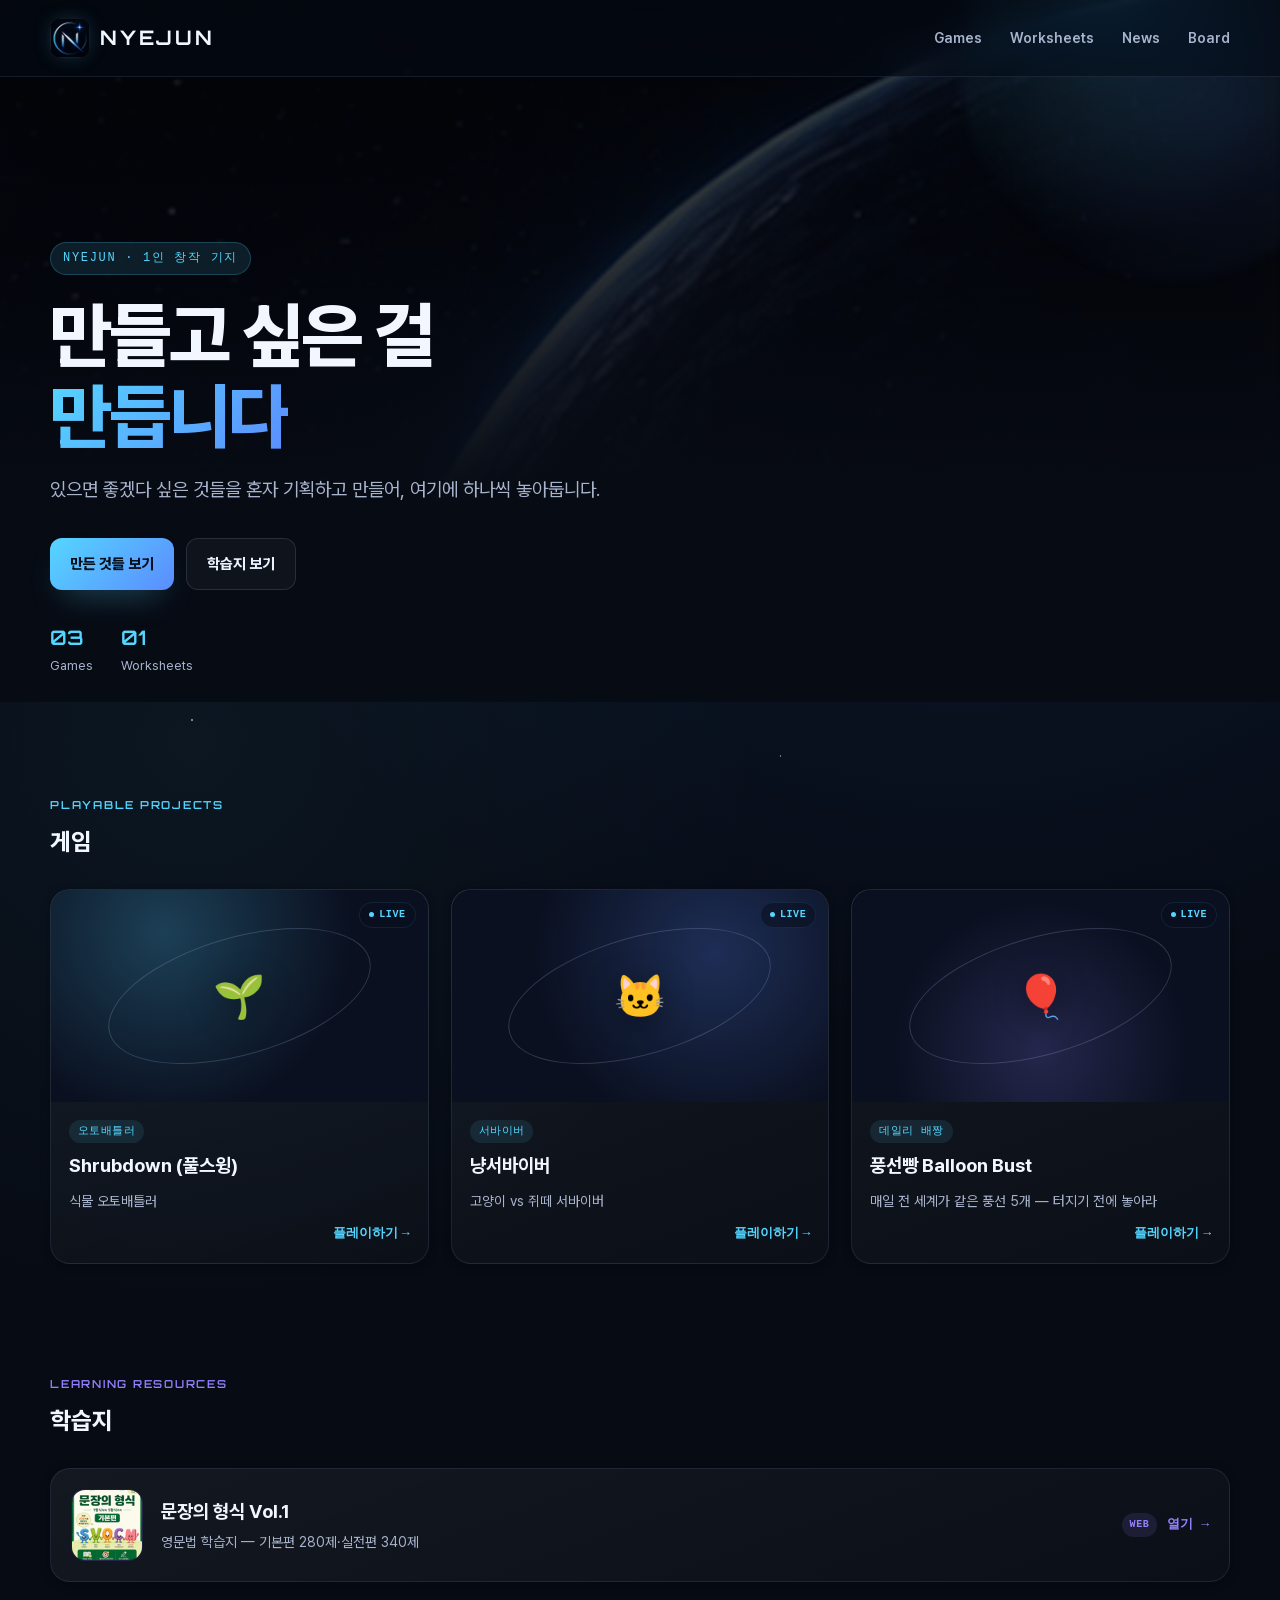
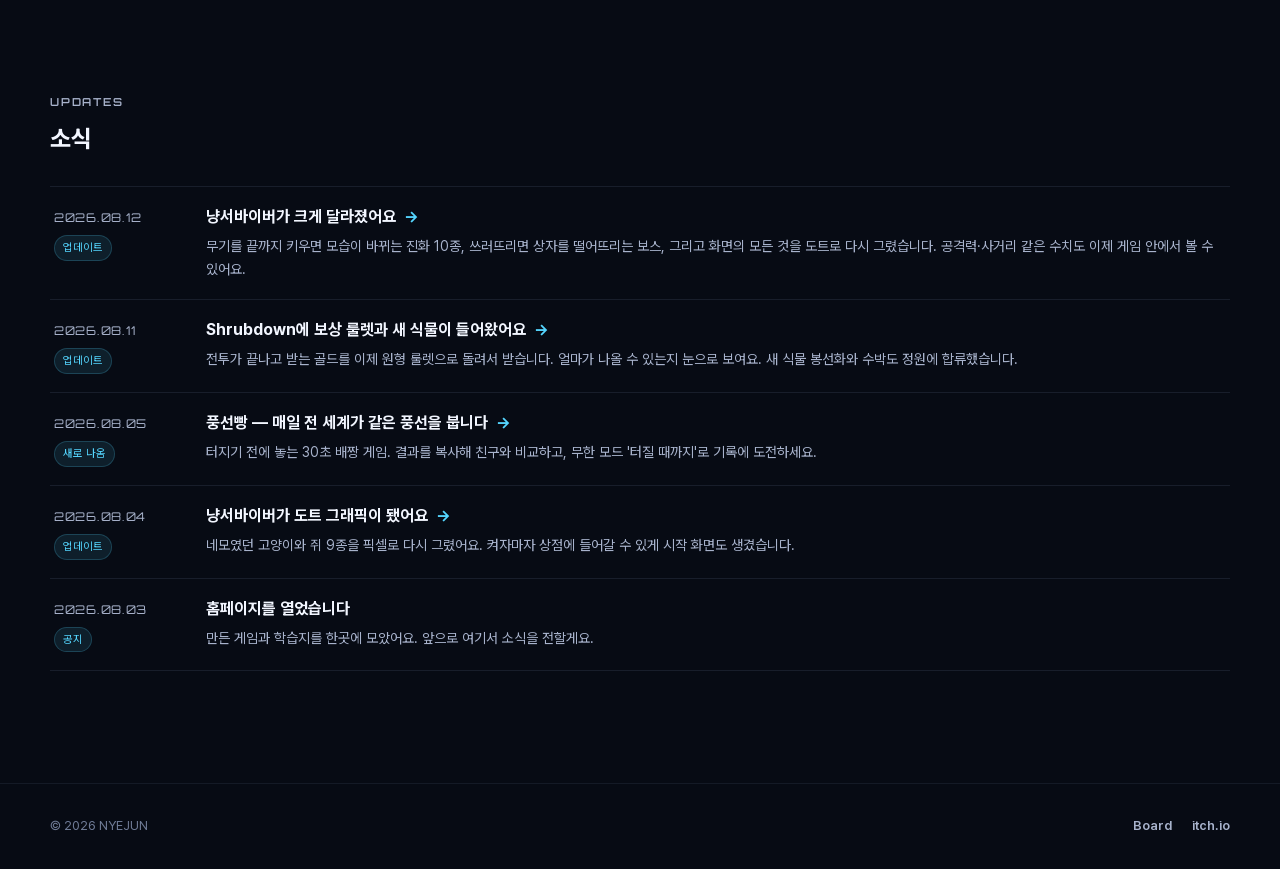
==== commit 1a5b3028: "게시판 연결 — 상단 메뉴·푸터에 board.nyejun.com 링크 추가 Co-Authored-By: Claude Opus 5 <noreply@anthropic.com>" ====
--- a/index.html
+++ b/index.html
@@ -47,6 +47,7 @@
       <a class="site-nav__link" href="#game-heading">Games</a>
       <a class="site-nav__link" href="#worksheet-heading">Worksheets</a>
       <a class="site-nav__link" href="#news-heading">News</a>
+      <a class="site-nav__link" href="https://board.nyejun.com">Board</a>
     </nav>
   </div>
 </header>
@@ -110,6 +111,7 @@
   <div class="wrapper site-footer__inner">
     <p class="site-footer__copy">© 2026 NYEJUN</p>
     <div class="site-footer__links">
+      <a href="https://board.nyejun.com">Board</a>
       <a href="https://nye-jun.itch.io" target="_blank" rel="noopener">itch.io</a>
     </div>
   </div>
